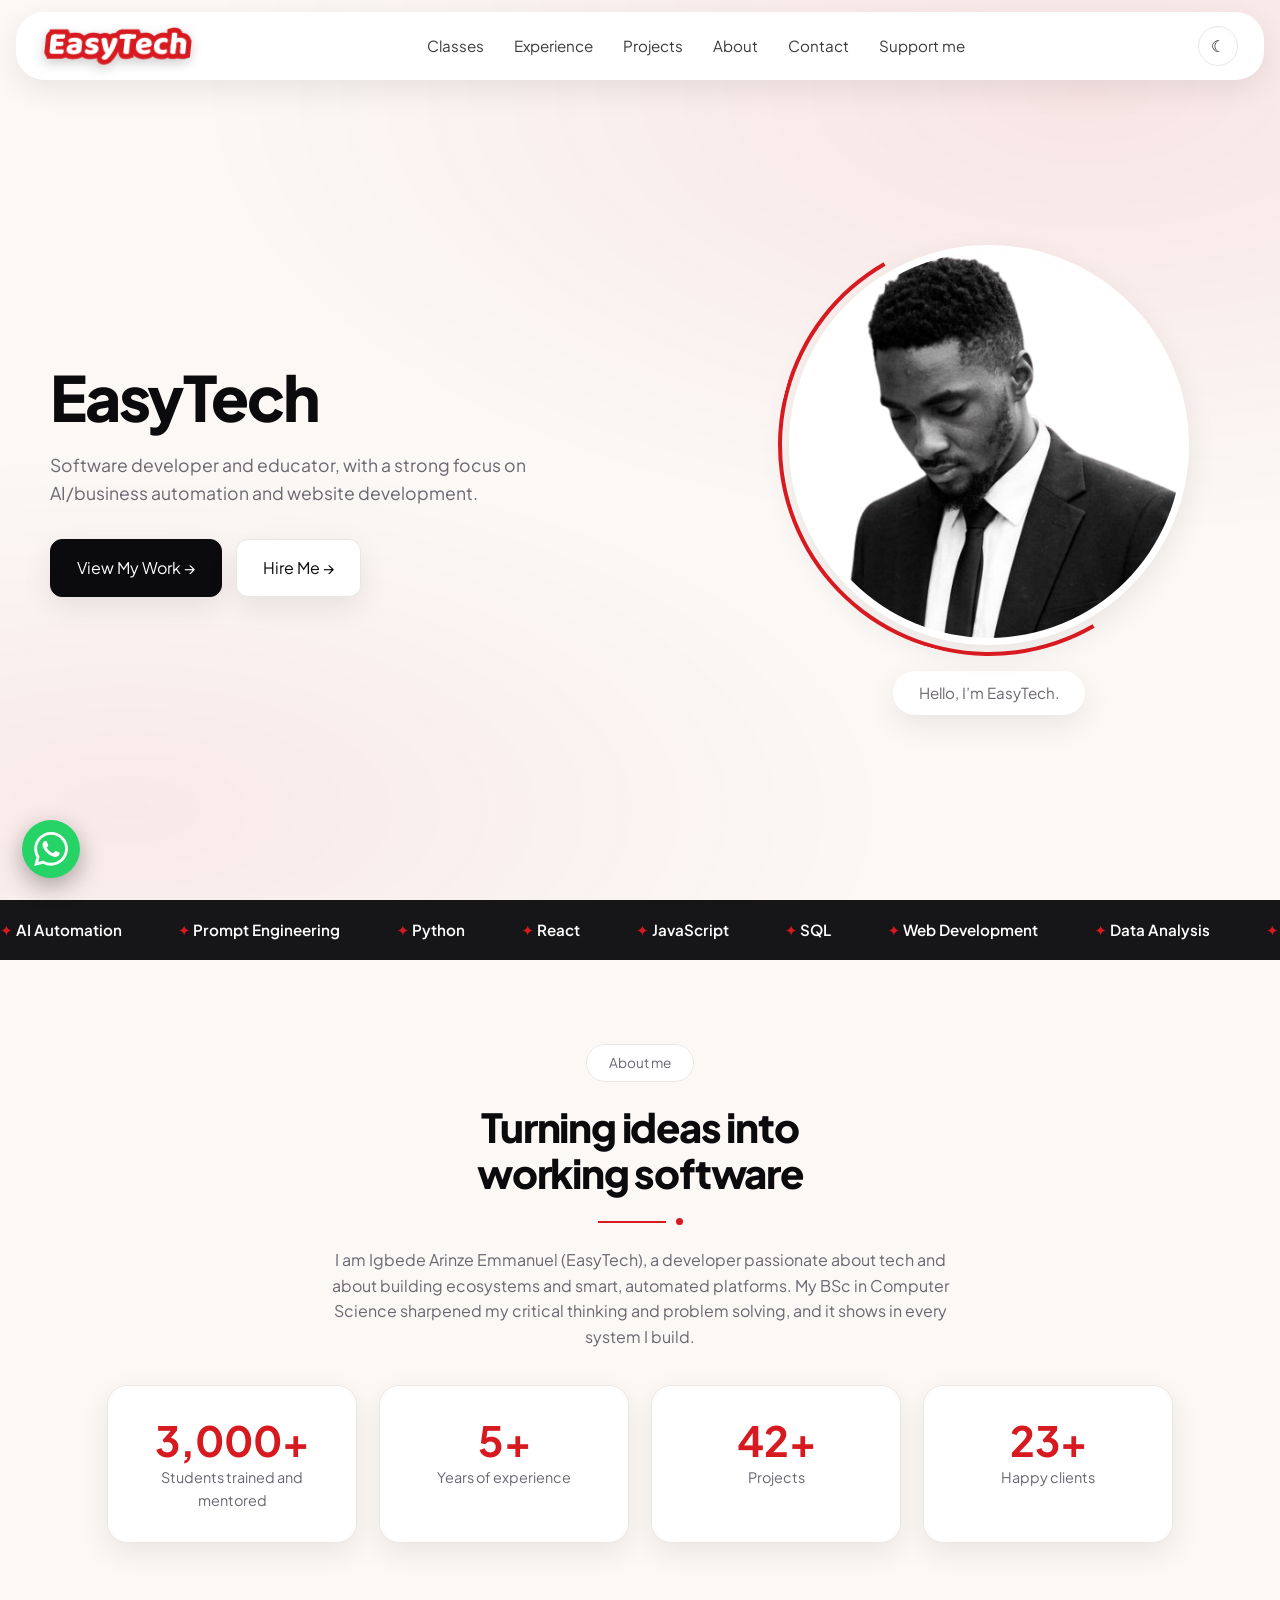
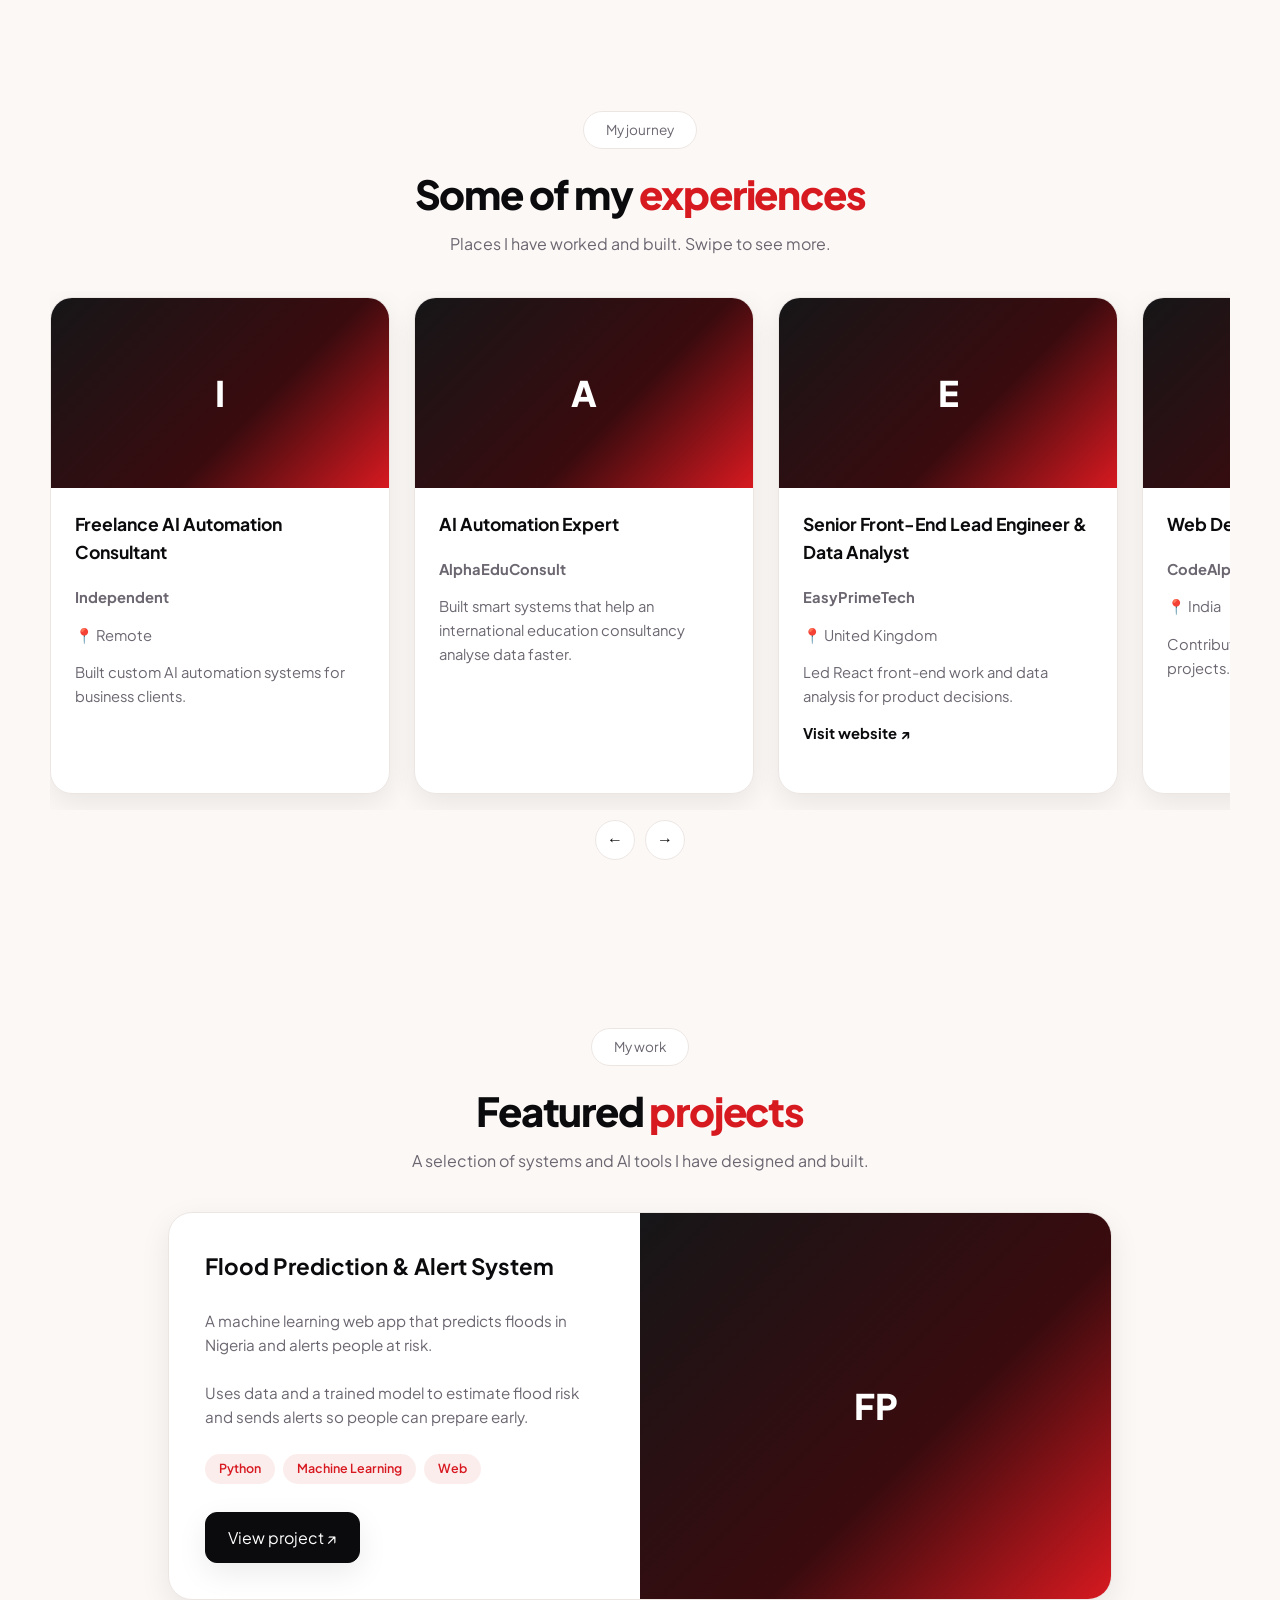
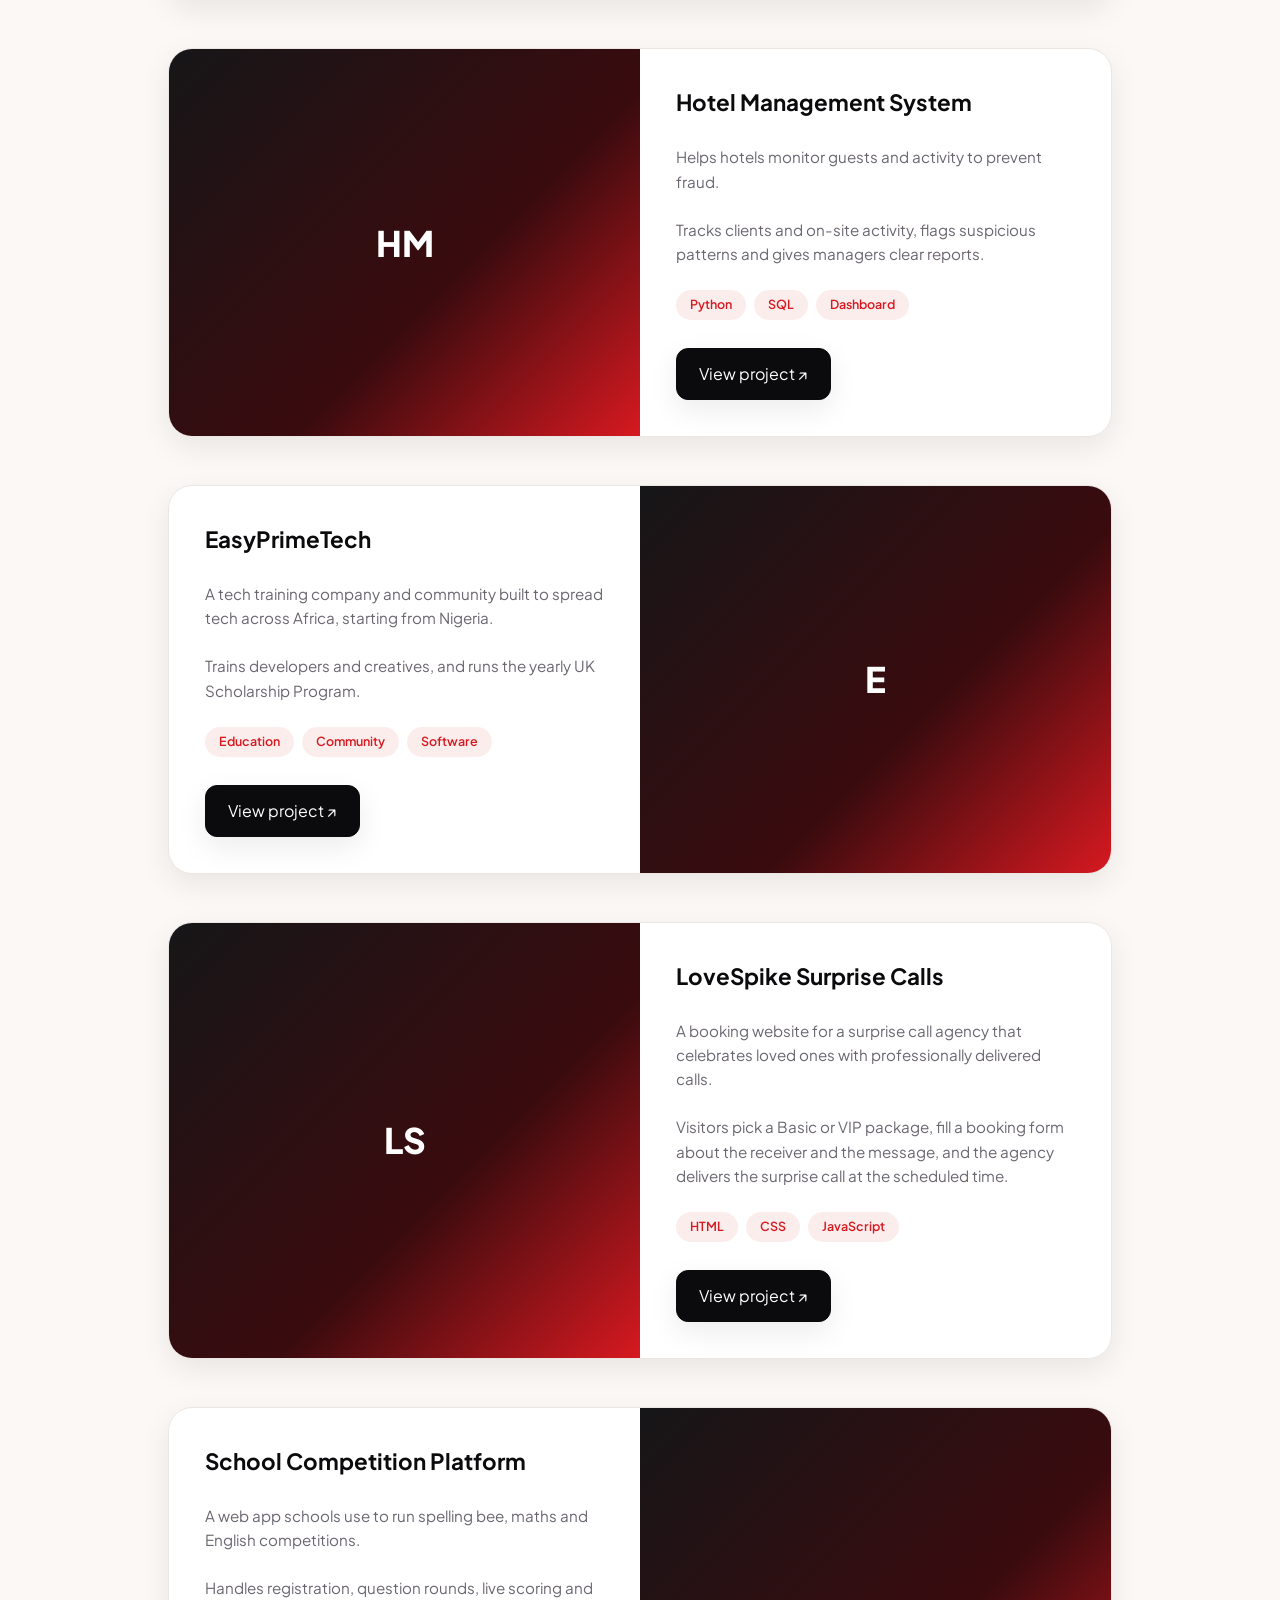
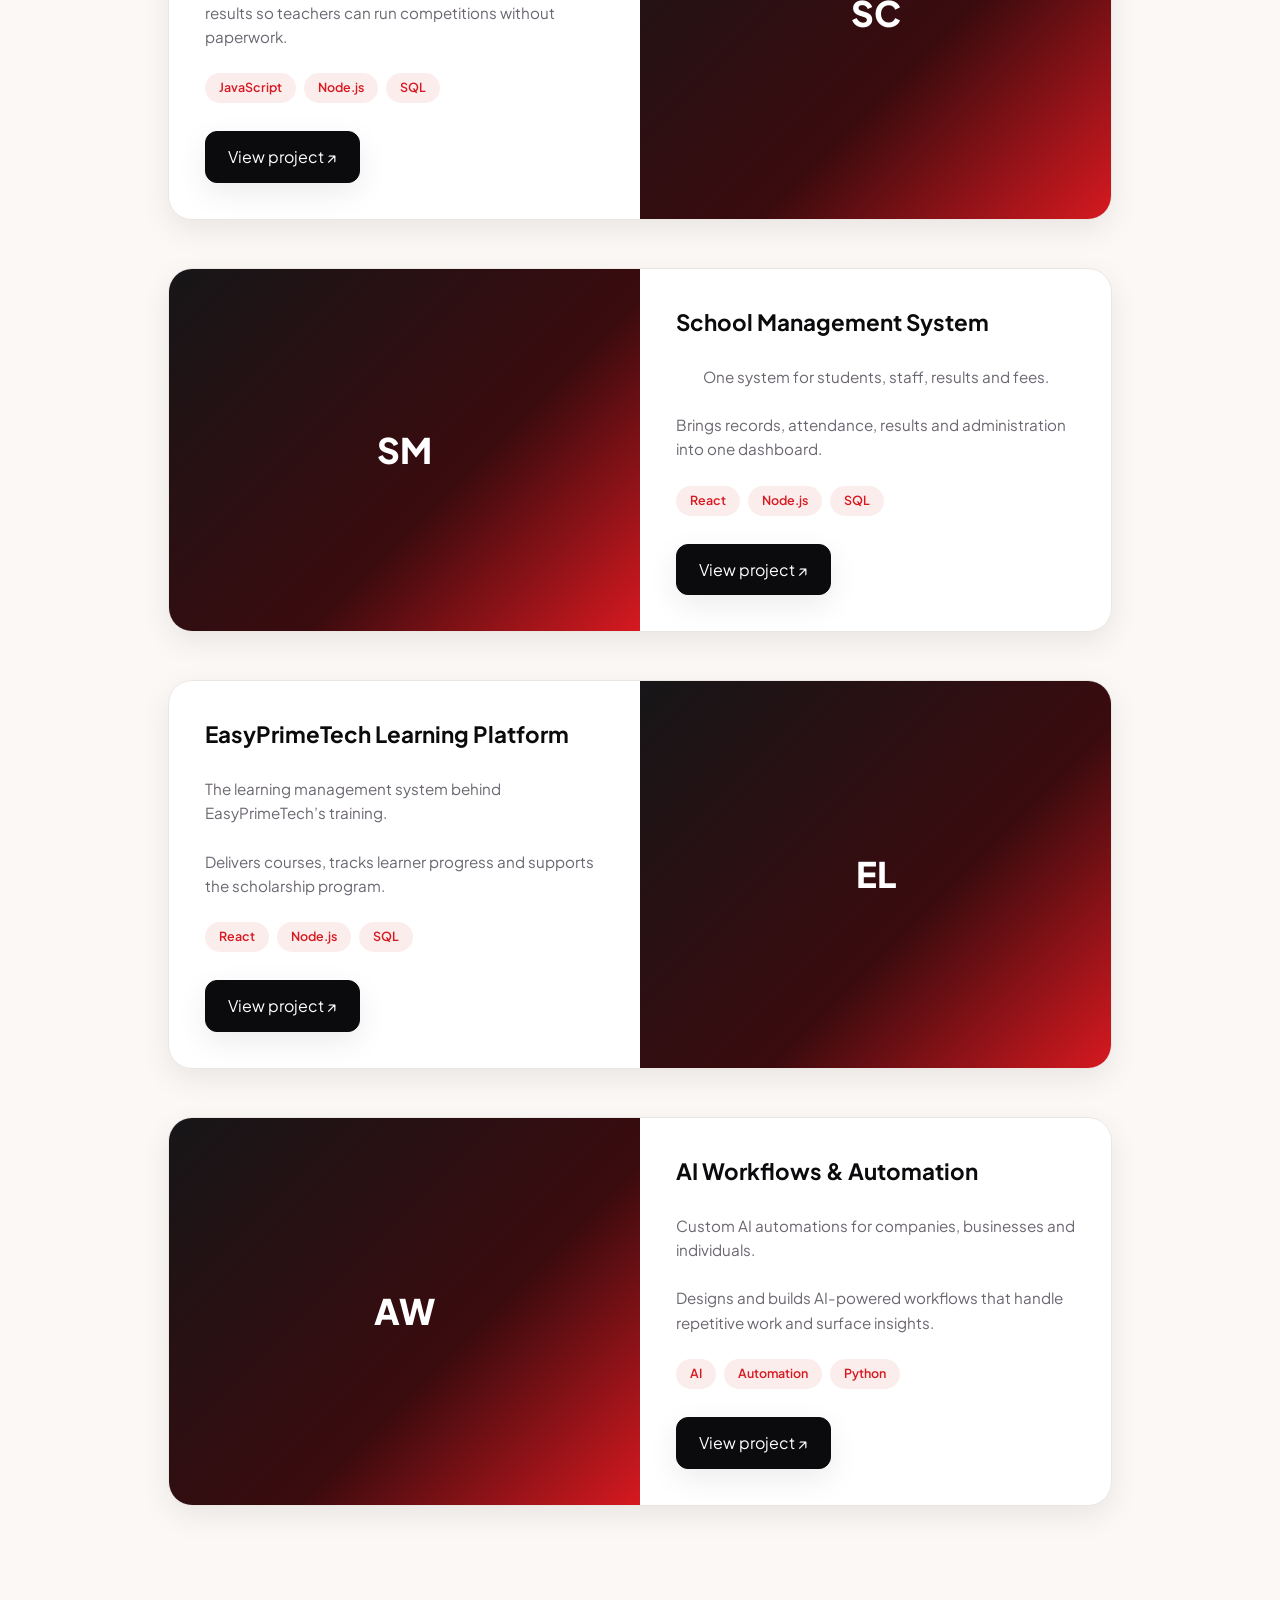
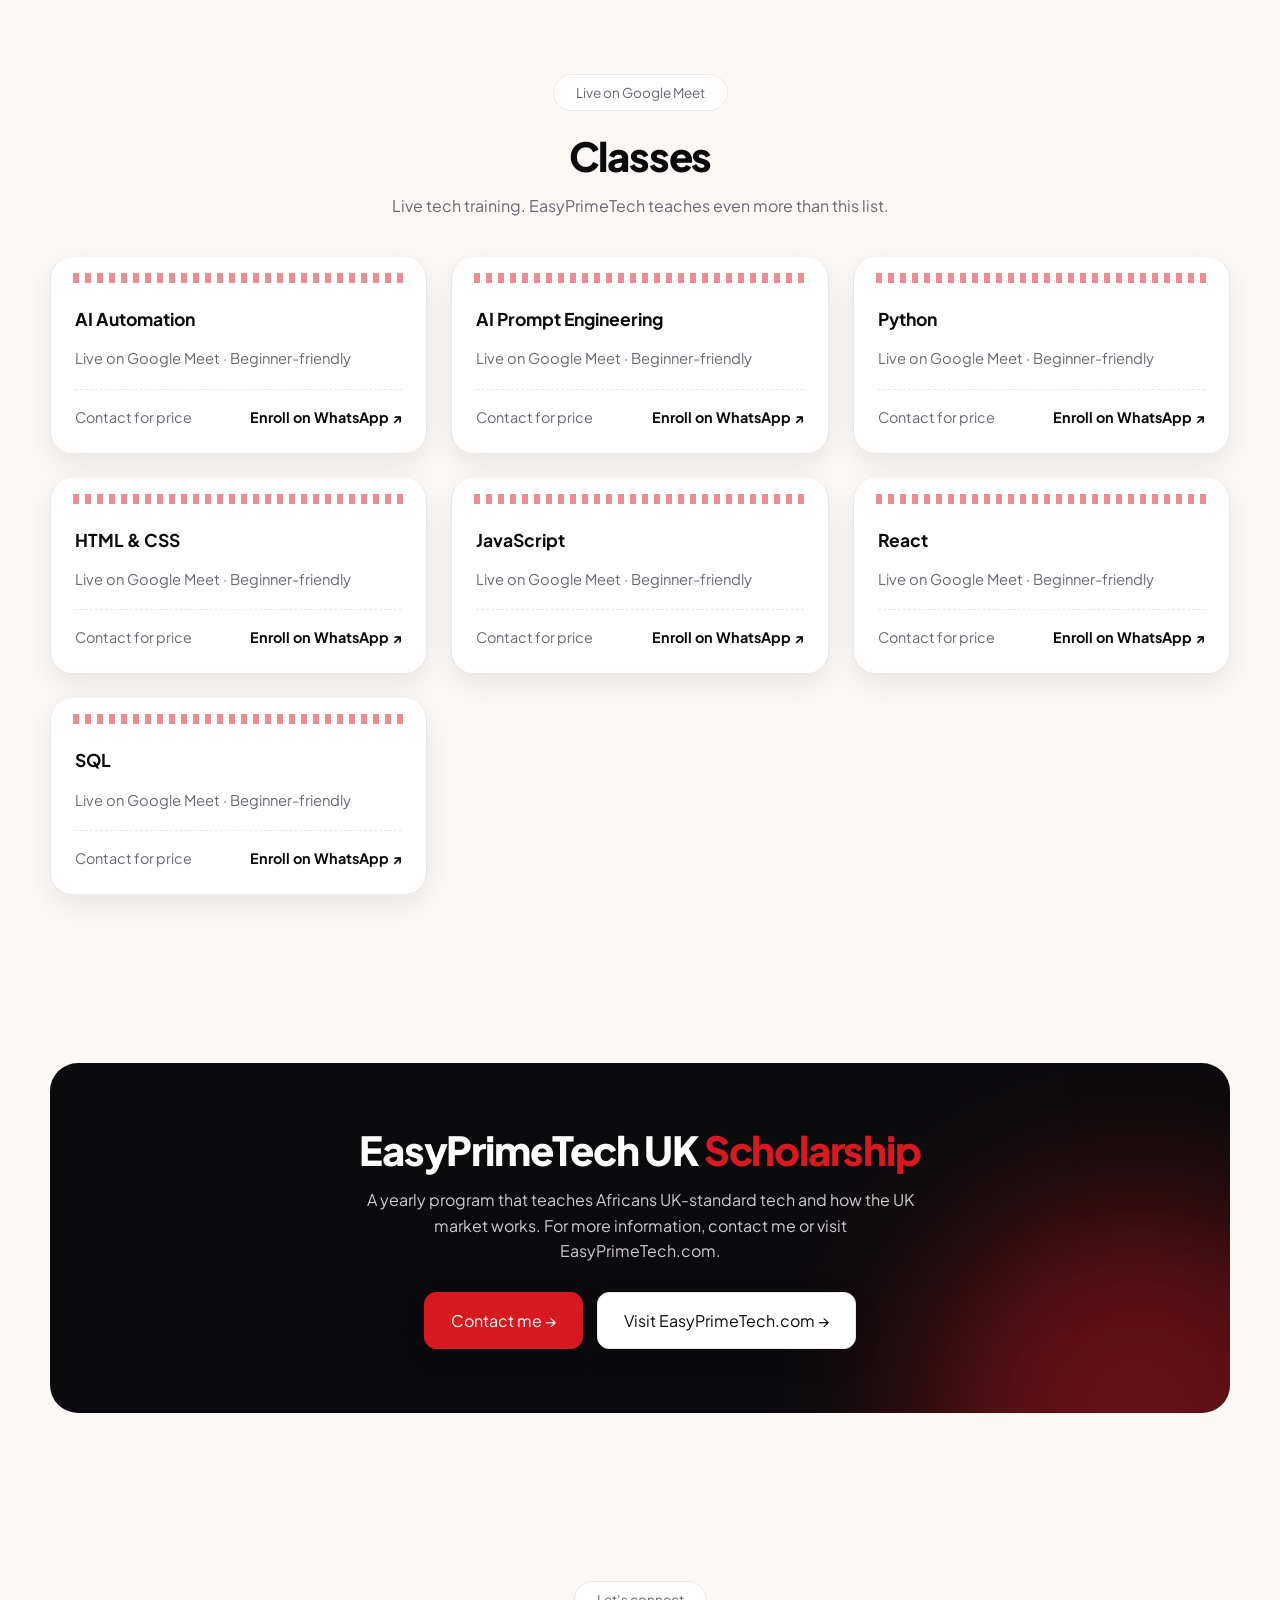
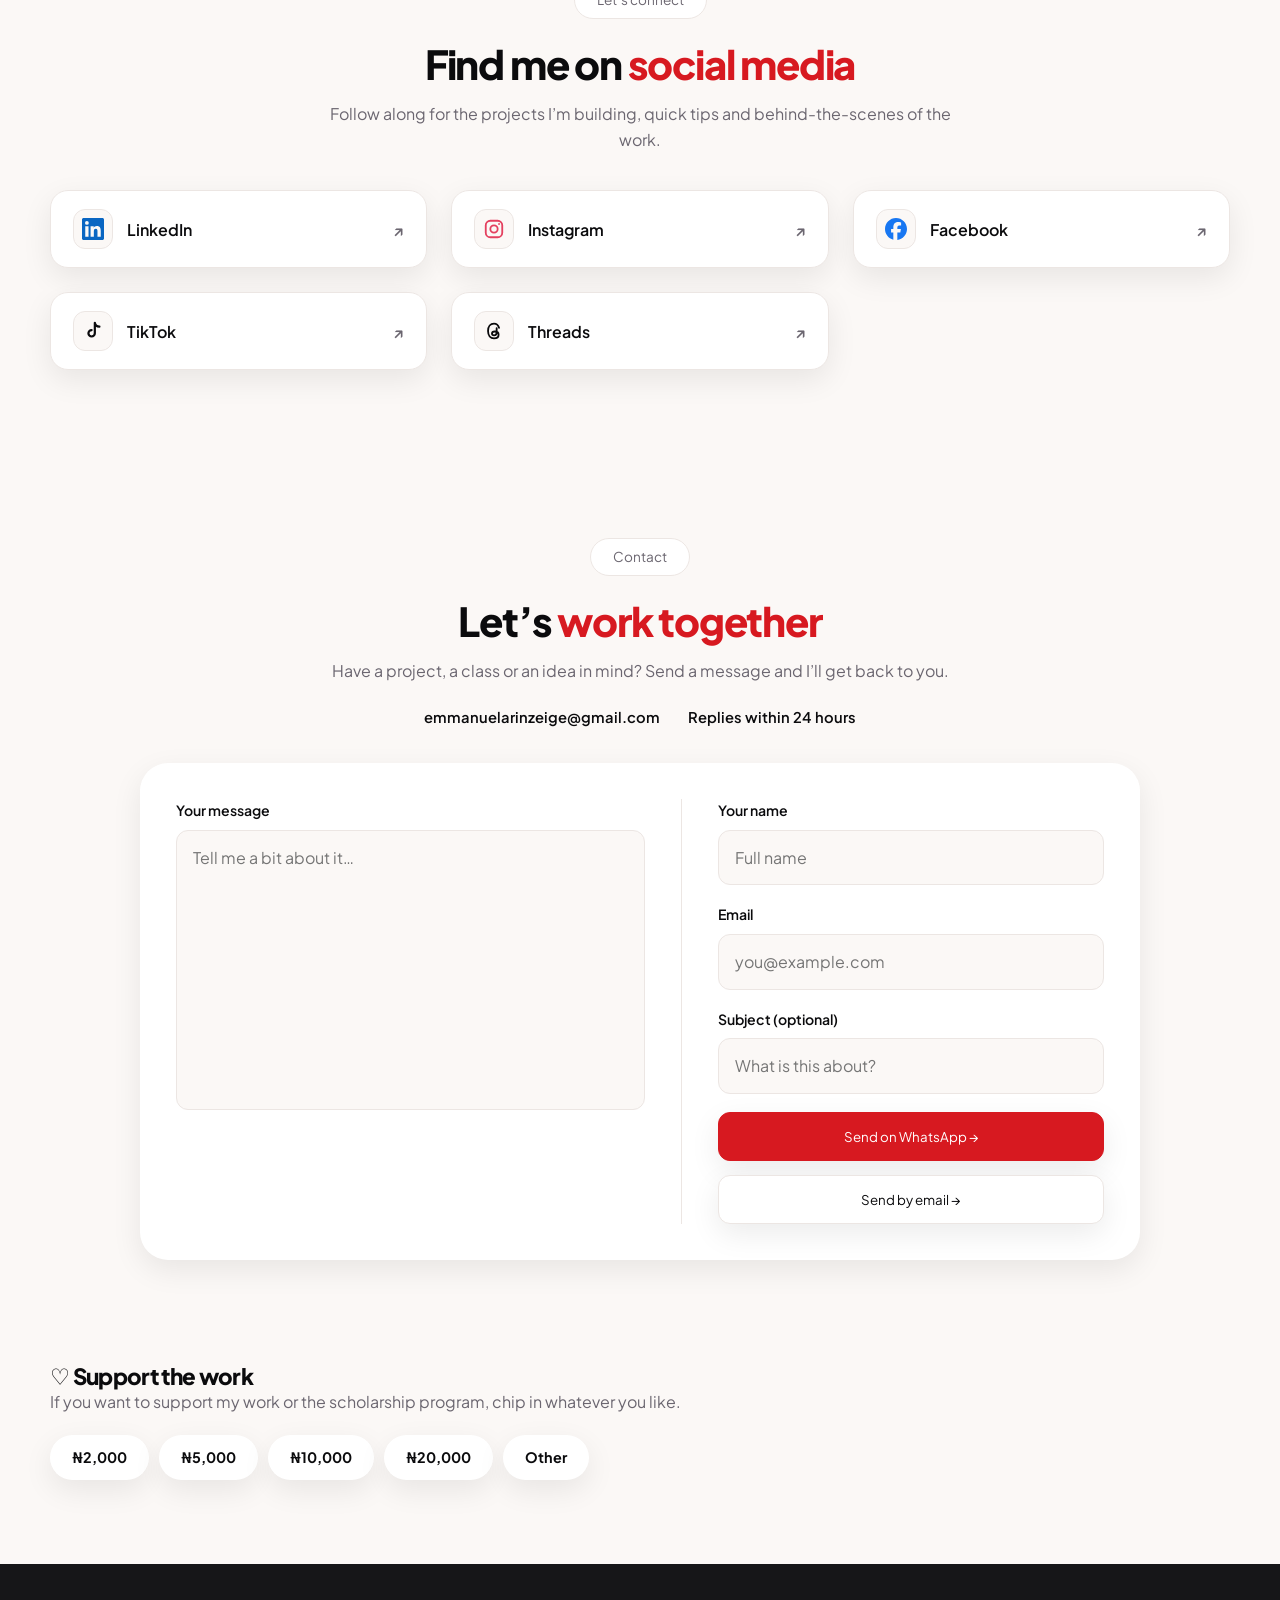
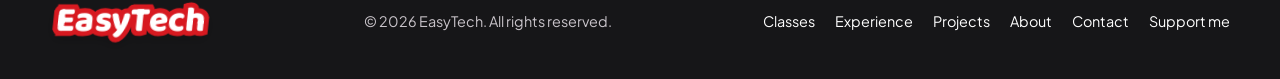
==== index.html @ 91c9e026 "Add files via upload" ====
<!DOCTYPE html>
<html lang="en" data-theme="light">

<head>
    <meta charset="utf-8">
    <meta name="viewport" content="width=device-width,initial-scale=1">
    <title>EasyTech | AI Automation &amp; Web Development</title>
    <meta name="description"
        content="EasyTech: software developer and educator with a strong focus on AI/business automation and website development.">
    <link
        href="https://fonts.googleapis.com/css2?family=Plus+Jakarta+Sans:wght@400;600;700;800&family=Baloo+2:wght@800&display=swap"
        rel="stylesheet">
    <link rel="stylesheet" href="styles.css">
</head>

<body>
    <header class="hero">
        <div class="w">
            <div class="hl">
                <h1>EasyTech</h1>
                <p class="mu">Software developer and educator, with a strong focus on AI/business automation and website
                    development.</p>
                <div class="row"><a class="btn p" href="#projects">View My Work →</a><a class="btn" href="#contact">Hire
                        Me →</a></div>
            </div>
            <div class="hr">
                <div class="ph">
                    <div>ET<img src="easy.png" alt="EasyTech" onerror="this.remove()"></div>
                </div><span class="hi">Hello, I’m EasyTech.</span>
            </div>
        </div>
    </header>
    <div class="tick">
        <div id="px"></div>
    </div>
    <section id="about">
        <div class="w ctr rv"><span class="pill">About me</span>
            <h2>Turning ideas into<br>working software</h2>
            <div class="dv"></div>
            <p class="mu">I am Igbede Arinze Emmanuel (EasyTech), a developer passionate about tech and about building
                ecosystems and smart, automated platforms. My BSc in Computer Science sharpened my critical thinking and
                problem solving, and it shows in every system I build.</p>
            <div class="sts">
                <div><b data-n="3000">0</b>Students trained and mentored</div>
                <div><b data-n="5">0</b>Years of experience</div>
                <div><b data-n="42">0</b>Projects</div>
                <div><b data-n="23">0</b>Happy clients</div>
            </div>
        </div>
    </section>
    <section id="experience">
        <div class="w ctr"><span class="pill">My journey</span>
            <h2>Some of my <em>experiences</em></h2>
            <p class="mu" style="margin-bottom:34px">Places I have worked and built. Swipe to see more.</p>
            <div class="sl" id="exps" style="text-align:left"></div>
            <div class="arr"><button class="ib" id="prev" aria-label="Previous">←</button><button class="ib" id="next"
                    aria-label="Next">→</button></div>
        </div>
    </section>
    <section id="projects">
        <div class="w ctr"><span class="pill">My work</span>
            <h2>Featured <em>projects</em></h2>
            <p class="mu" style="margin-bottom:38px">A selection of systems and AI tools I have designed and built.</p>
            <div class="plist" id="plist" style="text-align:left"></div>
        </div>
    </section>
    <section id="classes">
        <div class="w ctr"><span class="pill">Live on Google Meet</span>
            <h2>Classes</h2>
            <p class="mu" style="margin-bottom:38px">Live tech training. EasyPrimeTech teaches even more than this list.
            </p>
            <div class="grid g3" id="cls" style="text-align:left"></div>
        </div>
    </section>
    <section id="scholarship">
        <div class="w">
            <div class="sch rv">
                <h2>EasyPrimeTech UK <em>Scholarship</em></h2>
                <p>A yearly program that teaches Africans UK-standard tech and how the UK market works. For more
                    information, contact me or visit EasyPrimeTech.com.</p>
                <div class="row"><a class="btn r" target="_blank" rel="noopener"
                        href="https://wa.me/2348141267743?text=Hello%20EasyTech%2C%20I%20want%20to%20know%20more%20about%20the%20UK%20Scholarship.">Contact
                        me →</a><a class="btn" target="_blank" rel="noopener" href="https://easyprimetech.com">Visit
                        EasyPrimeTech.com →</a></div>
            </div>
        </div>
    </section>
    <section>
        <div class="w ctr"><span class="pill">Let’s connect</span>
            <h2>Find me on <em>social media</em></h2>
            <p class="mu" style="margin-bottom:38px">Follow along for the projects I’m building, quick tips and
                behind-the-scenes of the work.</p>
            <div class="grid soc" id="soc" style="text-align:left"></div>
        </div>
    </section>
    <section id="contact">
        <div class="w ctr"><span class="pill">Contact</span>
            <h2>Let’s <em>work together</em></h2>
            <p class="mu">Have a project, a class or an idea in mind? Send a message and I’ll get back to you.</p>
            <div class="ci"><span>emmanuelarinzeige@gmail.com</span><span>Replies within 24 hours</span></div>
            <form class="cm">
                <div><label for="fm">Your message</label><textarea id="fm" maxlength="5000"
                        placeholder="Tell me a bit about it…"></textarea></div>
                <div><label for="fn">Your name</label><input id="fn" placeholder="Full name"><label
                        for="fe">Email</label><input id="fe" type="email" placeholder="you@example.com"><label
                        for="fs">Subject (optional)</label><input id="fs" placeholder="What is this about?">
                    <div class="row"><button class="btn r" id="sendwa" style="width:100%;justify-content:center">Send on
                            WhatsApp →</button><button class="btn" id="sendml"
                            style="width:100%;justify-content:center">Send by email →</button></div>
                </div>
            </form>
        </div>
    </section>
    <section id="support" style="padding-top:20px">
        <div class="w sup">
            <div>
                <h2 style="font-size:1.4rem">♡ Support the work</h2>
                <p class="mu">If you want to support my work or the scholarship program, chip in whatever you like.</p>
            </div>
            <div class="chips" id="sup"></div>
        </div>
    </section>
    <script src="script.js"></script>
</body>

</html>
---- styles.css ----
:root {
    --bg: #fbf8f6;
    --sf: #fff;
    --tx: #0b0b0d;
    --mu: #6b6670;
    --ac: #d71920;
    --ln: #ece6e3;
    --bk: #0b0b0d;
    --sh: 0 10px 30px #0b0b0d14;
    color-scheme: light
}

[data-theme=dark] {
    --bg: #0b0b0d;
    --sf: #161618;
    --tx: #fff;
    --mu: #a9a4ab;
    --ac: #ff3b3f;
    --ln: #2a2a2d;
    --bk: #000;
    --sh: 0 10px 30px #0008;
    color-scheme: dark
}

* {
    box-sizing: border-box;
    margin: 0
}

html {
    scroll-behavior: smooth;
    scroll-padding-top: 100px
}

body {
    font-family: 'Plus Jakarta Sans', system-ui, sans-serif;
    background: var(--bg);
    color: var(--tx);
    line-height: 1.6;
    overflow-x: hidden;
    transition: background .3s
}

body:before {
    content: "";
    position: fixed;
    inset: 0;
    z-index: -1;
    background: radial-gradient(70% 50% at 85% 10%, #d7192015, transparent), radial-gradient(60% 40% at 10% 90%, #d7192010, transparent)
}

a {
    color: inherit;
    text-decoration: none
}

img {
    max-width: 100%
}

.w {
    width: min(1180px, calc(100% - 48px));
    margin-inline: auto
}

section {
    padding: 84px 0
}

h1 {
    font-size: clamp(2.2rem, 5.4vw, 3.9rem);
    line-height: 1.08;
    letter-spacing: -.035em;
    font-weight: 800
}

h2 {
    font-size: clamp(1.7rem, 3.6vw, 2.5rem);
    letter-spacing: -.03em;
    font-weight: 800;
    line-height: 1.15
}

h2 em,
h1 em {
    font-style: normal;
    color: var(--ac)
}

.mu {
    color: var(--mu)
}

.ctr {
    text-align: center
}

.ctr p {
    max-width: 640px;
    margin: 14px auto 0
}

.pill {
    display: inline-block;
    padding: 7px 22px;
    border-radius: 99px;
    border: 1px solid var(--ln);
    background: var(--sf);
    font-size: .85rem;
    color: var(--mu);
    margin-bottom: 22px
}

.dv {
    display: flex;
    align-items: center;
    justify-content: center;
    gap: 10px;
    margin: 22px 0
}

.dv:before {
    content: "";
    width: 68px;
    height: 2px;
    background: var(--ac)
}

.dv:after {
    content: "";
    width: 7px;
    height: 7px;
    border-radius: 50%;
    background: var(--ac)
}

.btn {
    display: inline-flex;
    gap: 10px;
    align-items: center;
    padding: 15px 26px;
    border-radius: 12px;
    border: 1px solid var(--ln);
    background: var(--sf);
    font: 700 .92rem inherit;
    font-family: inherit;
    color: var(--tx);
    cursor: pointer;
    box-shadow: var(--sh);
    transition: .2s
}

.btn.p {
    background: var(--bk);
    border-color: var(--bk);
    color: #fff
}

.btn.r {
    background: var(--ac);
    border-color: var(--ac);
    color: #fff
}

.btn:hover {
    transform: translateY(-2px)
}

:focus-visible {
    outline: 2px solid var(--ac);
    outline-offset: 3px
}

nav {
    position: fixed;
    top: 12px;
    left: 0;
    right: 0;
    margin: auto;
    width: min(1600px, calc(100% - 32px));
    z-index: 50;
    display: flex;
    align-items: center;
    justify-content: space-between;
    padding: 14px 26px;
    border-radius: 28px;
    background: var(--sf);
    box-shadow: var(--sh)
}

.brand {
    display: flex;
    align-items: center;
    gap: 10px;
    font-weight: 700;
    font-size: 1.1rem
}

.lg {
    width: 62px;
    height: 44px;
    color: var(--tx)
}

.lg .a {
    fill: var(--ac);
    stroke: var(--ac)
}

.links {
    display: flex;
    gap: 30px;
    font-size: .95rem;
    color: var(--tx)
}

.links a {
    opacity: .8
}

.links a:hover {
    opacity: 1;
    color: var(--ac)
}

.ctl {
    display: flex;
    gap: 8px;
    align-items: center
}

.ib {
    width: 40px;
    height: 40px;
    border-radius: 50%;
    border: 1px solid var(--ln);
    background: var(--sf);
    color: var(--tx);
    cursor: pointer;
    font-size: 1rem
}

#menu {
    display: none
}

.hero {
    min-height: 100vh;
    display: flex;
    align-items: center;
    padding: 120px 0 60px
}

.hero .w {
    display: grid;
    grid-template-columns: 1.15fr .85fr;
    gap: 48px;
    align-items: center
}

.hero p {
    margin: 20px 0 32px;
    max-width: 540px;
    font-size: 1.1rem
}

.row {
    display: flex;
    gap: 14px;
    flex-wrap: wrap
}

.hl {
    animation: up .9s both
}

@keyframes up {
    from {
        opacity: 0;
        transform: translateY(30px)
    }
}

.ph {
    position: relative;
    width: min(400px, 84%);
    aspect-ratio: 1;
    margin: auto;
    border-radius: 50%;
    border: 7px solid var(--sf);
    box-shadow: var(--sh);
    animation: up 1s .2s both
}

.ph:after {
    content: "";
    position: absolute;
    inset: -18px;
    border-radius: 50%;
    border: 4px solid transparent;
    border-left-color: var(--ac);
    border-bottom-color: var(--ac);
    transform: rotate(15deg);
    animation: rot 6s ease-in-out infinite alternate
}

@keyframes rot {
    to {
        transform: rotate(40deg)
    }
}

.ph>div {
    width: 100%;
    height: 100%;
    border-radius: 50%;
    background: var(--sf);
    display: grid;
    place-items: center;
    font-size: 5rem;
    font-weight: 800;
    color: var(--ac);
    overflow: hidden;
    position: relative
}

.ph img {
    position: absolute;
    inset: 0;
    width: 100%;
    height: 100%;
    object-fit: cover
}

.hi {
    display: block;
    width: max-content;
    margin: 26px auto 0;
    padding: 10px 26px;
    border-radius: 99px;
    background: var(--sf);
    box-shadow: var(--sh);
    font-size: .95rem;
    color: var(--mu)
}

.tick {
    background: #161618;
    color: #fff;
    overflow: hidden;
    padding: 18px 0;
    font-size: .95rem;
    font-weight: 600
}

.tick div {
    display: flex;
    gap: 56px;
    width: max-content;
    animation: mq 32s linear infinite
}

.tick span:before {
    content: "✦ ";
    color: var(--ac)
}

@keyframes mq {
    to {
        transform: translateX(-50%)
    }
}

.sts {
    display: flex;
    gap: 22px;
    justify-content: center;
    margin-top: 36px;
    flex-wrap: wrap
}

.sts div {
    width: min(250px, 100%);
    padding: 30px 20px;
    border-radius: 20px;
    background: var(--sf);
    border: 1px solid var(--ln);
    box-shadow: var(--sh);
    color: var(--mu);
    font-size: .9rem
}

.sts b {
    display: block;
    font-size: 2.6rem;
    color: var(--ac);
    line-height: 1.2
}

.grid {
    display: grid;
    grid-template-columns: repeat(auto-fit, minmax(300px, 1fr));
    gap: 24px
}

.g3 {
    grid-template-columns: repeat(3, 1fr)
}

.card {
    display: block;
    background: var(--sf);
    border: 1px solid var(--ln);
    border-radius: 22px;
    overflow: hidden;
    box-shadow: var(--sh);
    transition: .25s
}

.card:hover {
    transform: translateY(-5px);
    border-color: var(--ac)
}

.cb {
    padding: 22px 24px 24px
}

.card h3 {
    font-size: 1.1rem;
    margin-bottom: 6px
}

.card p {
    font-size: .92rem;
    color: var(--mu)
}

.card b {
    display: inline-block;
    margin-top: 6px;
    font-size: .92rem
}

.med {
    height: 190px;
    display: grid;
    place-items: center;
    background: linear-gradient(135deg, #161618, #3a0b0e 60%, #d71920);
    font-size: 2.2rem;
    font-weight: 800;
    color: #fff;
    position: relative;
    overflow: hidden
}

.med img {
    position: absolute;
    inset: 0;
    width: 100%;
    height: 100%;
    object-fit: cover
}

.tg {
    display: flex;
    flex-wrap: wrap;
    gap: 8px;
    margin: 14px 0 10px
}

.tg span {
    font-size: .78rem;
    padding: 5px 14px;
    border-radius: 99px;
    background: #d7192014;
    color: var(--ac);
    font-weight: 600
}

.sl {
    display: flex;
    gap: 24px;
    overflow-x: auto;
    scroll-snap-type: x mandatory;
    padding: 6px 4px 16px;
    scrollbar-width: none
}

.sl .card {
    flex: 0 0 min(340px, 84%);
    scroll-snap-align: start
}

.arr {
    display: flex;
    gap: 10px;
    justify-content: center;
    margin-top: 10px
}

.cl {
    border-top: 0;
    position: relative
}

.cl:before {
    content: "";
    display: block;
    height: 10px;
    margin: 16px 22px 0;
    background: repeating-linear-gradient(90deg, var(--ac) 0 6px, transparent 6px 12px);
    opacity: .5
}

.cf {
    display: flex;
    justify-content: space-between;
    align-items: center;
    margin-top: 18px;
    padding-top: 16px;
    border-top: 1px dashed var(--ln);
    font-size: .9rem
}

.lk {
    font-weight: 700;
    color: var(--tx)
}

.lk:hover {
    color: var(--ac)
}

.sch {
    background: var(--bk);
    color: #fff;
    border-radius: 28px;
    padding: clamp(32px, 5vw, 64px);
    text-align: center;
    position: relative;
    overflow: hidden
}

.sch:before {
    content: "";
    position: absolute;
    inset: auto -10% -60% auto;
    width: 420px;
    height: 420px;
    border-radius: 50%;
    background: var(--ac);
    opacity: .45;
    filter: blur(80px)
}

.sch>* {
    position: relative
}

.sch p {
    max-width: 560px;
    margin: 14px auto 28px;
    color: #cfcad0
}

.sch .row {
    justify-content: center
}

.sch .btn {
    background: #fff;
    color: #0b0b0d
}

.sch .btn.r {
    background: var(--ac);
    color: #fff
}

.soc {
    grid-template-columns: repeat(3, 1fr)
}

.sr {
    display: flex;
    align-items: center;
    gap: 14px;
    padding: 18px 22px;
    font-weight: 600;
    border-radius: 18px
}

.sr i {
    width: 40px;
    height: 40px;
    border-radius: 12px;
    background: #d7192014;
    color: var(--ac);
    display: grid;
    place-items: center;
    font-style: normal;
    font-weight: 800
}

.sr span {
    margin-left: auto;
    color: var(--mu)
}

.cm {
    margin: 34px auto 0;
    max-width: 1000px;
    background: var(--sf);
    border-radius: 28px;
    padding: 36px;
    display: grid;
    grid-template-columns: 1.2fr 1fr;
    gap: 0;
    box-shadow: var(--sh);
    text-align: left
}

.cm>div:first-child {
    padding-right: 36px;
    border-right: 1px solid var(--ln)
}

.cm>div:last-child {
    padding-left: 36px
}

label {
    display: block;
    font-size: .88rem;
    font-weight: 600;
    margin: 0 0 8px
}

input,
textarea {
    width: 100%;
    padding: 14px 16px;
    margin-bottom: 18px;
    border-radius: 12px;
    border: 1px solid var(--ln);
    background: var(--bg);
    color: var(--tx);
    font: inherit
}

textarea {
    height: 280px;
    resize: none
}

.ci {
    display: flex;
    gap: 28px;
    justify-content: center;
    flex-wrap: wrap;
    margin-top: 22px;
    font-size: .92rem;
    font-weight: 600
}

.sup {
    display: flex;
    justify-content: space-between;
    align-items: center;
    gap: 20px;
    flex-wrap: wrap
}

.chips {
    display: flex;
    gap: 10px;
    flex-wrap: wrap
}

.chip {
    padding: 11px 22px;
    border-radius: 99px;
    background: var(--sf);
    box-shadow: var(--sh);
    font-weight: 700;
    font-size: .9rem
}

.chip:hover {
    background: var(--ac);
    color: #fff
}

footer {
    background: #161618;
    color: #c9c4ca;
    padding: 40px 0;
    font-size: .9rem
}

footer .lg {
    color: #fff;
    width: 70px;
    height: 50px
}

.fw {
    display: flex;
    justify-content: space-between;
    align-items: center;
    gap: 20px;
    flex-wrap: wrap
}

.fl2 {
    display: flex;
    gap: 20px;
    flex-wrap: wrap;
    color: #fff
}

.fl {
    position: fixed;
    bottom: 22px;
    z-index: 60;
    width: 58px;
    height: 58px;
    border-radius: 50%;
    display: grid;
    place-items: center;
    color: #fff;
    font-size: 1.6rem;
    box-shadow: 0 8px 24px #0005
}

#wa {
    left: 22px;
    background: #25d366
}

.fl svg {
    width: 34px;
    height: 34px;
    fill: #fff
}

.rv {
    opacity: 0;
    transform: translateY(26px);
    transition: .7s
}

.rv.in {
    opacity: 1;
    transform: none
}

.pg {
    padding: 130px 0 80px;
    max-width: 900px
}

.back {
    display: inline-block;
    margin-bottom: 24px;
    color: var(--mu)
}

.lead {
    font-size: 1.1rem;
    margin: 12px 0
}

.pg .med {
    height: 340px;
    border-radius: 22px;
    margin: 28px 0
}

.dg {
    display: grid;
    grid-template-columns: 1fr 1fr;
    gap: 20px
}

.dg3 {
    display: grid;
    grid-template-columns: repeat(3, 1fr);
    gap: 16px
}

.dg3 .med {
    height: 140px;
    margin: 0;
    border-radius: 16px
}

.sh {
    margin: 44px 0 20px;
    font-size: 1.5rem
}

@media(max-width:900px) {
    .links {
        display: none;
        position: absolute;
        top: 70px;
        left: 0;
        right: 0;
        flex-direction: column;
        gap: 18px;
        padding: 24px;
        border-radius: 22px;
        background: var(--sf);
        box-shadow: var(--sh)
    }

    .links.o {
        display: flex
    }

    #menu {
        display: block
    }

    .hero .w,
    .cm,
    .dg {
        grid-template-columns: 1fr
    }

    .hr {
        order: -1
    }

    .ph {
        width: min(260px, 70%)
    }

    .hero {
        text-align: center
    }

    .hero p {
        margin-inline: auto
    }

    .hero .row {
        justify-content: center
    }

    .soc,
    .g3,
    .dg3 {
        grid-template-columns: 1fr
    }

    .cm>div:first-child {
        padding: 0 0 10px;
        border: 0
    }

    .cm>div:last-child {
        padding: 0
    }

    .cm {
        padding: 24px
    }

    textarea {
        height: 160px
    }

    .fw {
        justify-content: center;
        text-align: center
    }
}

@media(prefers-reduced-motion:reduce) {
    * {
        animation: none !important;
        transition: none !important
    }

    .rv {
        opacity: 1;
        transform: none
    }
}

.plist {
    width: 80%;
    margin: 0 auto;
    display: block
}

.pr {
    display: grid;
    grid-template-columns: 1fr 1fr;
    background: var(--sf);
    border: 1px solid var(--ln);
    border-radius: 24px;
    overflow: hidden;
    box-shadow: var(--sh)
}

.pr .pm {
    order: 2;
    display: block
}

.pr.rev .pm {
    order: 0
}

.pr .med {
    height: 100%;
    min-height: 320px
}

.pt {
    padding: 36px;
    display: flex;
    flex-direction: column;
    justify-content: center;
    align-items: flex-start;
    gap: 10px
}

.pt h3 {
    font-size: 1.4rem
}

.pt p {
    color: var(--mu);
    font-size: .95rem
}

.pt .btn {
    margin-top: 8px;
    padding: 12px 22px
}

@media(max-width:900px) {
    .pr {
        grid-template-columns: 1fr
    }

    .pr .pm,
    .pr.rev .pm {
        order: 0
    }

    .pr .med {
        min-height: 0;
        height: 200px
    }

    .pt {
        padding: 24px
    }
}

.pr {
    margin-bottom: 48px
}

.pr:last-child {
    margin-bottom: 0
}

@media(max-width:900px) {
    .plist {
        width: 100%
    }

    .pr {
        margin-bottom: 32px
    }
}

@media(max-width:900px) {
    .pt p {
        display: none
    }
}

.wm {
    display: inline-flex;
    align-items: center;
    gap: 4px;
    font-weight: 800;
    font-size: 1.55rem;
    letter-spacing: -.045em;
    line-height: 1;
    color: var(--tx)
}

.wm i {
    font-style: normal;
    background: var(--ac);
    color: #fff;
    padding: 6px 10px 7px;
    border-radius: 10px;
    letter-spacing: -.02em;
    box-shadow: 0 6px 16px #d7192040;
    transition: transform .25s
}

.brand:hover .wm i {
    transform: rotate(-4deg) scale(1.05)
}

footer .wm {
    color: #fff;
    font-size: 1.7rem
}

.wm {
    display: inline-block;
    font-family: 'Baloo 2', system-ui, sans-serif;
    font-weight: 800;
    font-size: 2rem;
    line-height: 1;
    letter-spacing: .01em;
    padding: 0 6px;
    color: #fff;
    -webkit-text-stroke: 10px var(--ac);
    paint-order: stroke fill;
    stroke-linejoin: round;
    transform: skewX(-6deg);
    filter: drop-shadow(0 4px 6px #0003);
    transition: transform .25s
}

.brand:hover .wm {
    transform: skewX(-6deg) scale(1.06)
}

footer .wm {
    font-size: 2.2rem;
    color: #fff
}

@media(max-width:900px) {
    .wm {
        font-size: 1.7rem;
        -webkit-text-stroke: 8px var(--ac)
    }
}

.vm {
    display: none
}

@media(max-width:900px) {

    .col:not(.open) .xm,
    #plist:not(.open) .xm,
    #cls:not(.open) .xm {
        display: none
    }

    .vm {
        display: flex;
        margin: 26px auto 0
    }
}

.sr i {
    background: var(--bg);
    border: 1px solid var(--ln)
}

.sr i svg {
    width: 22px;
    height: 22px
}
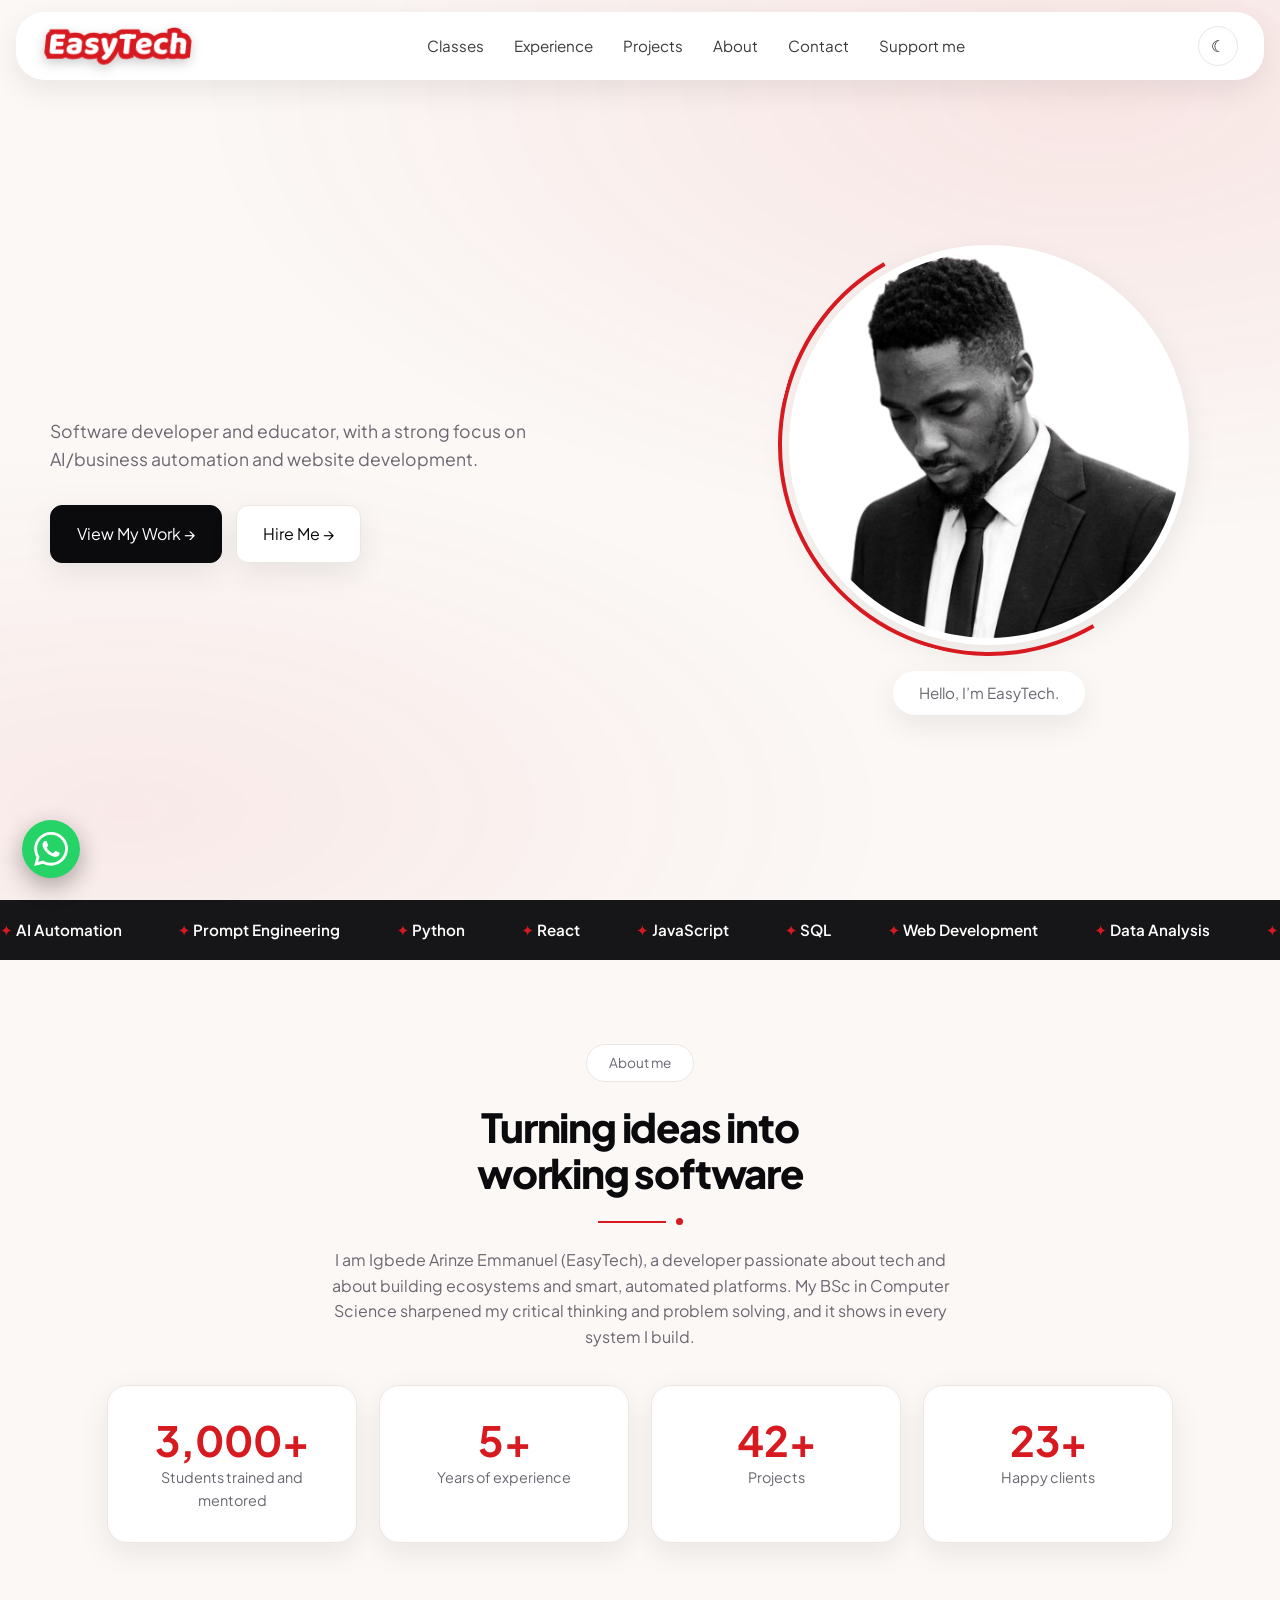
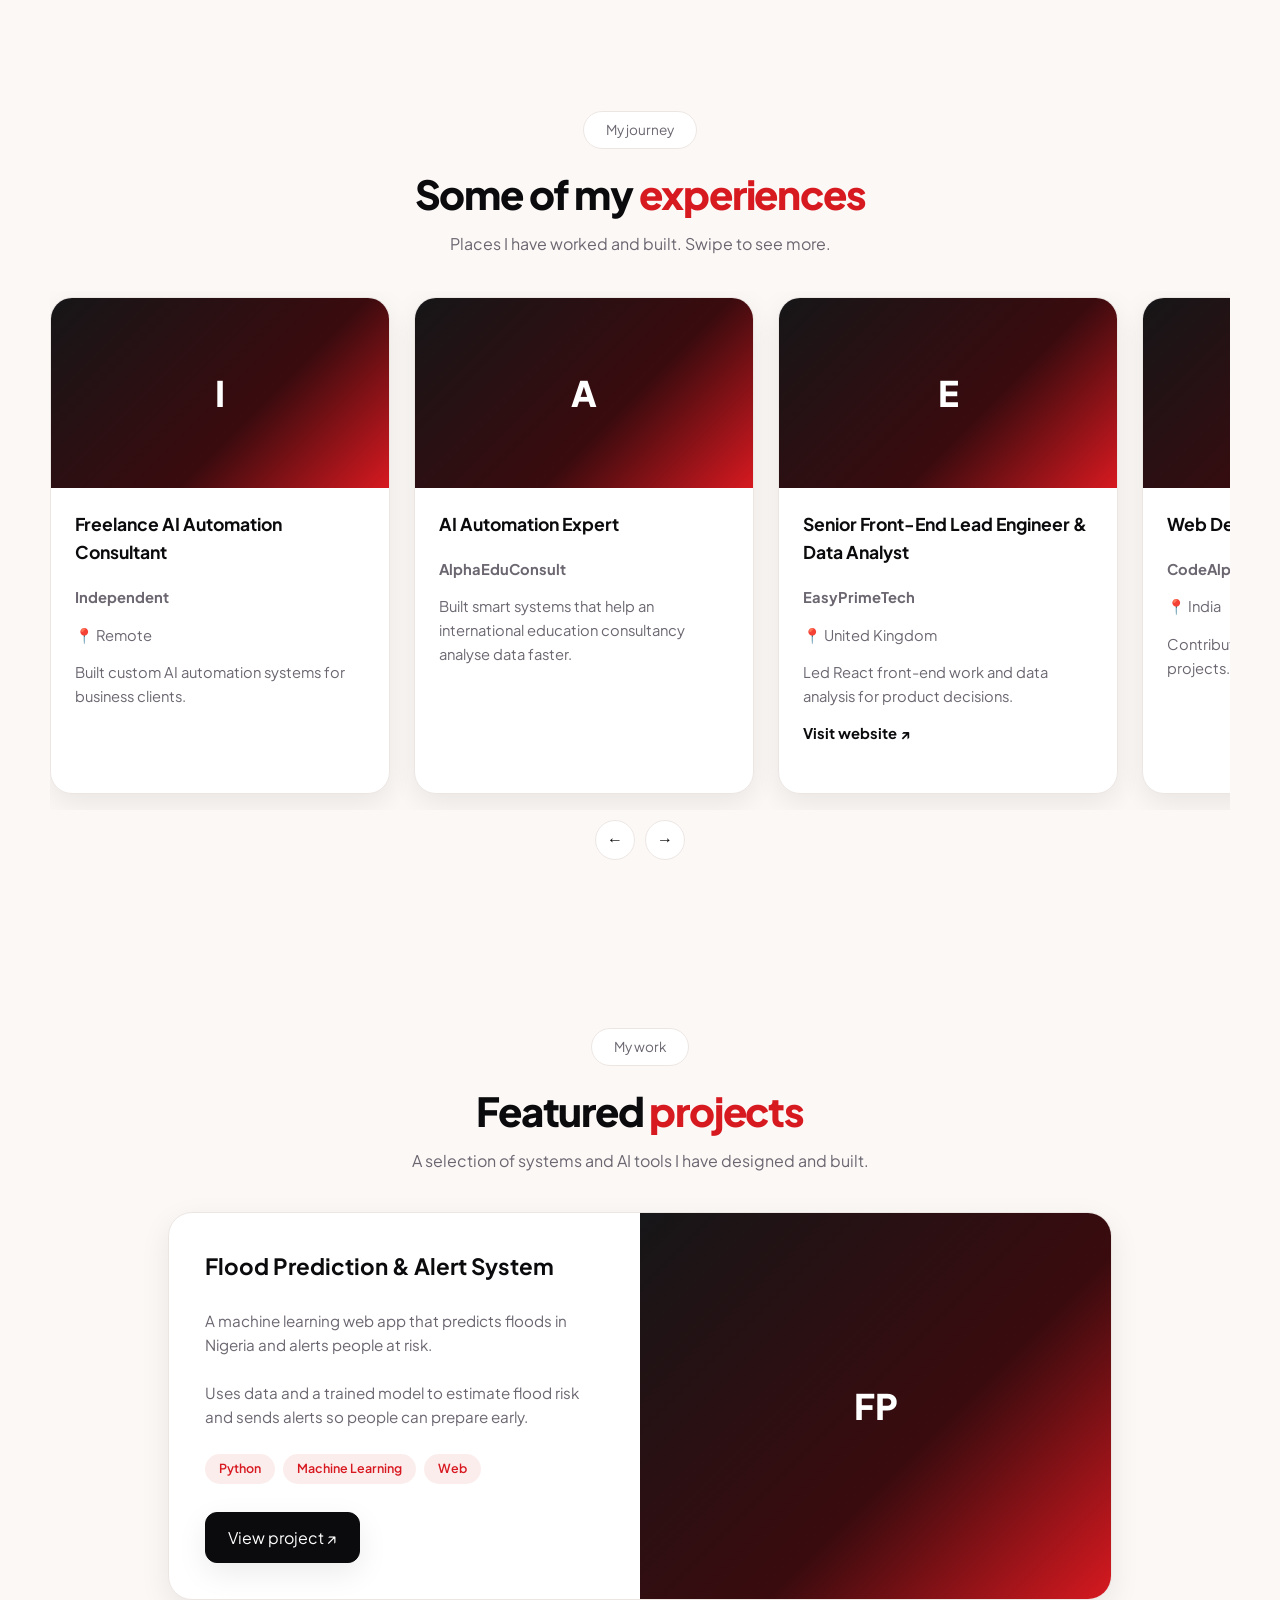
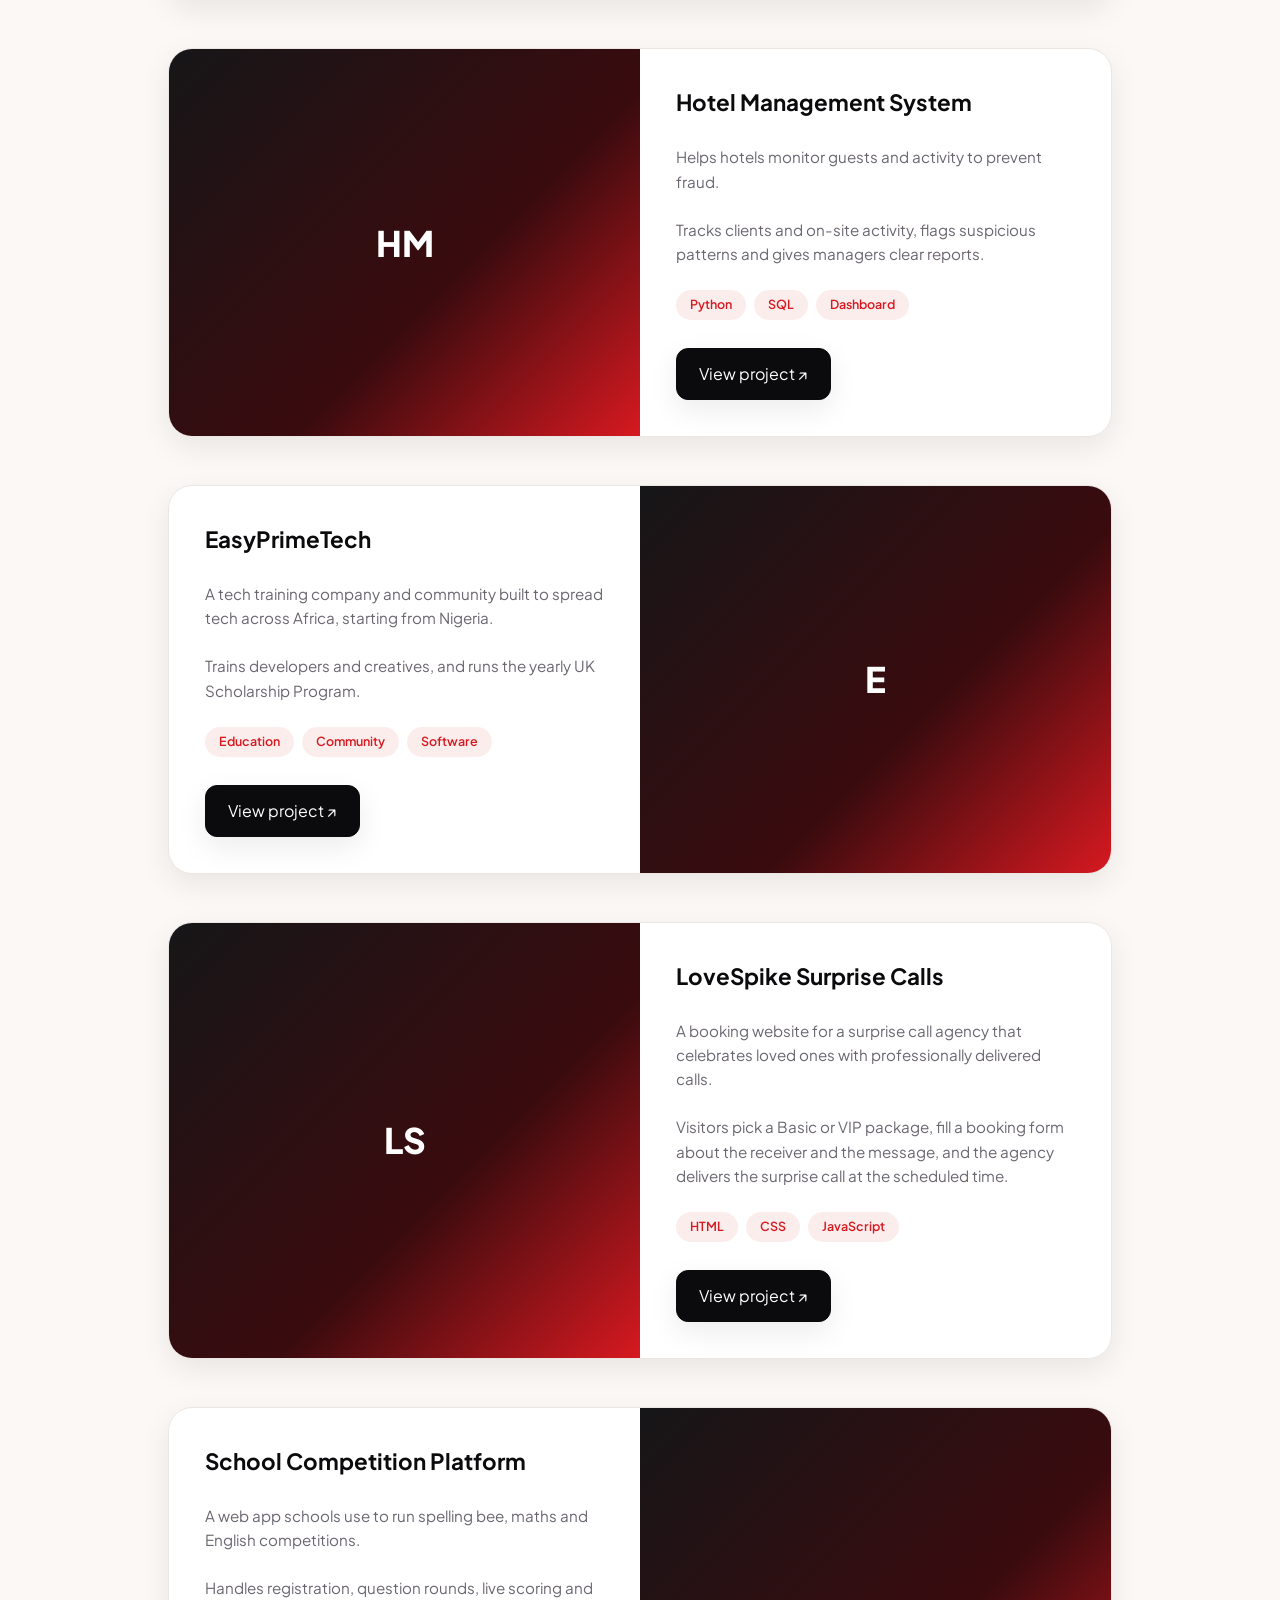
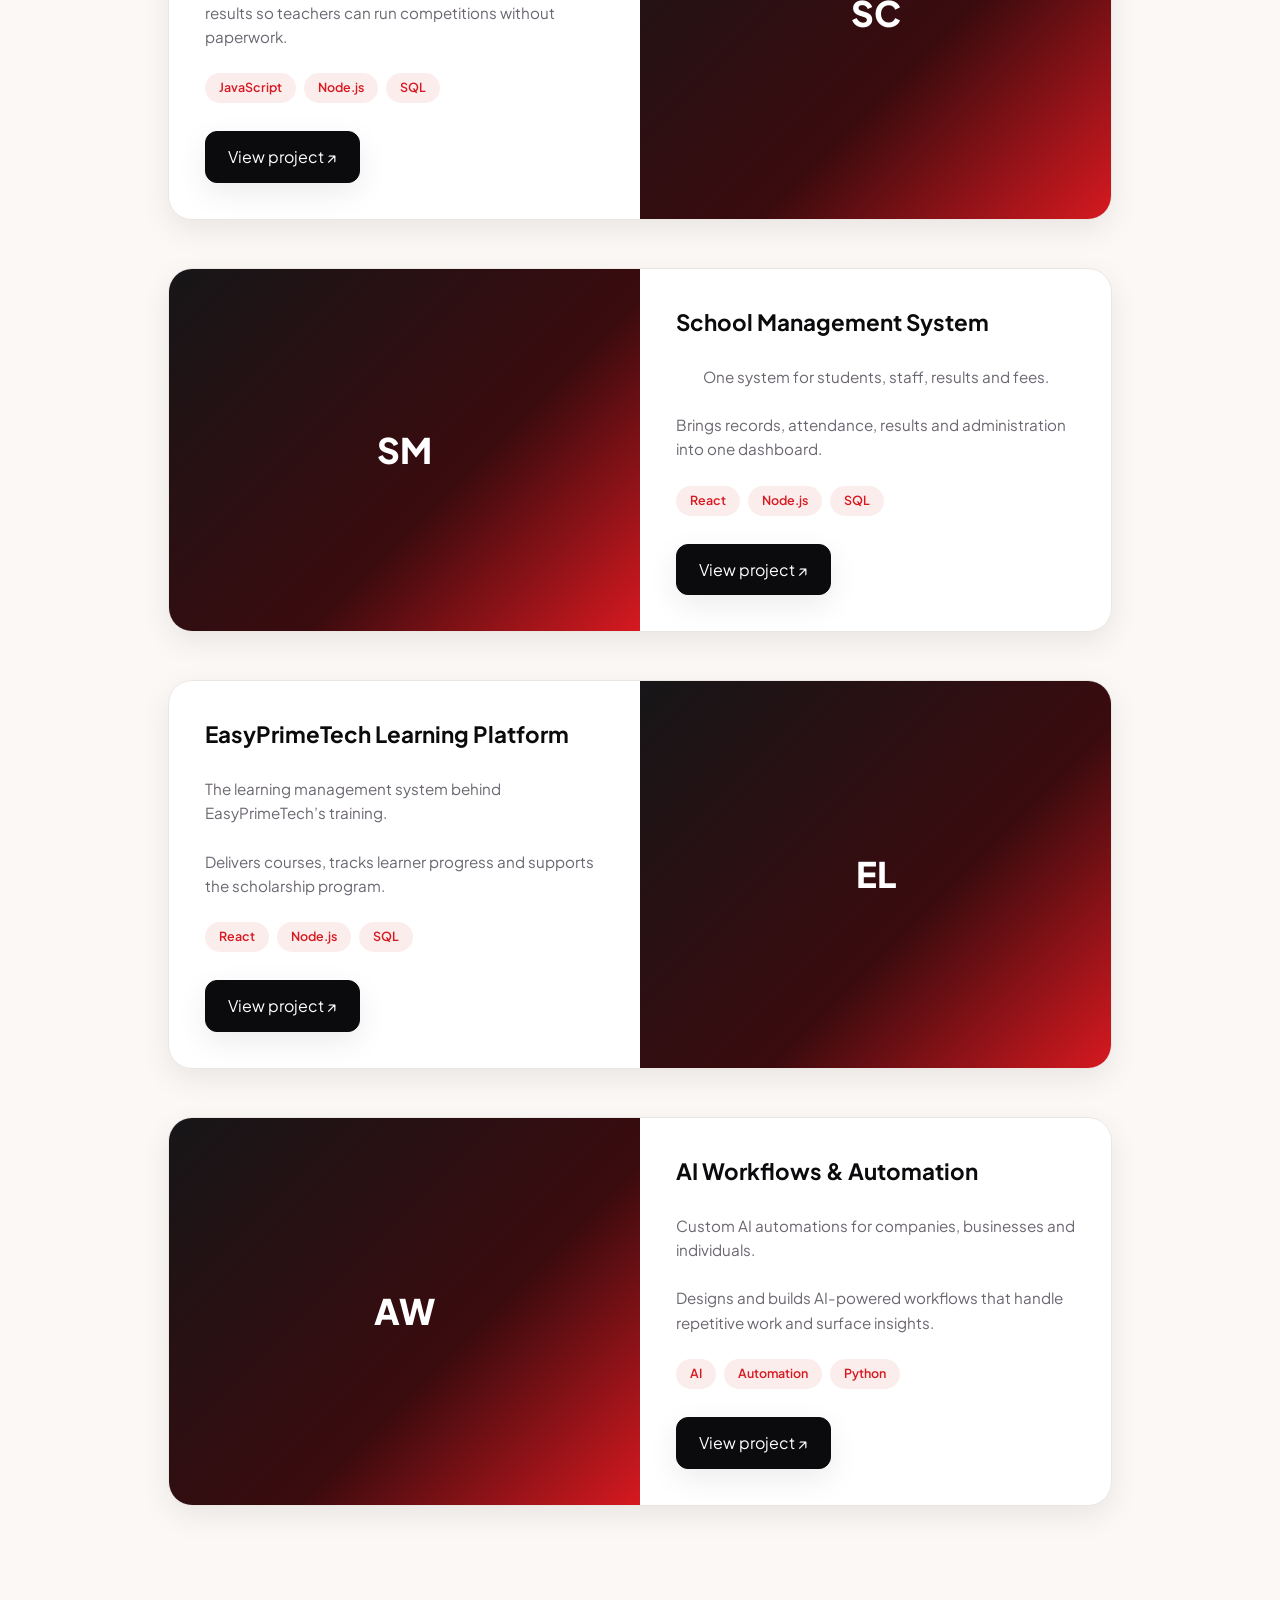
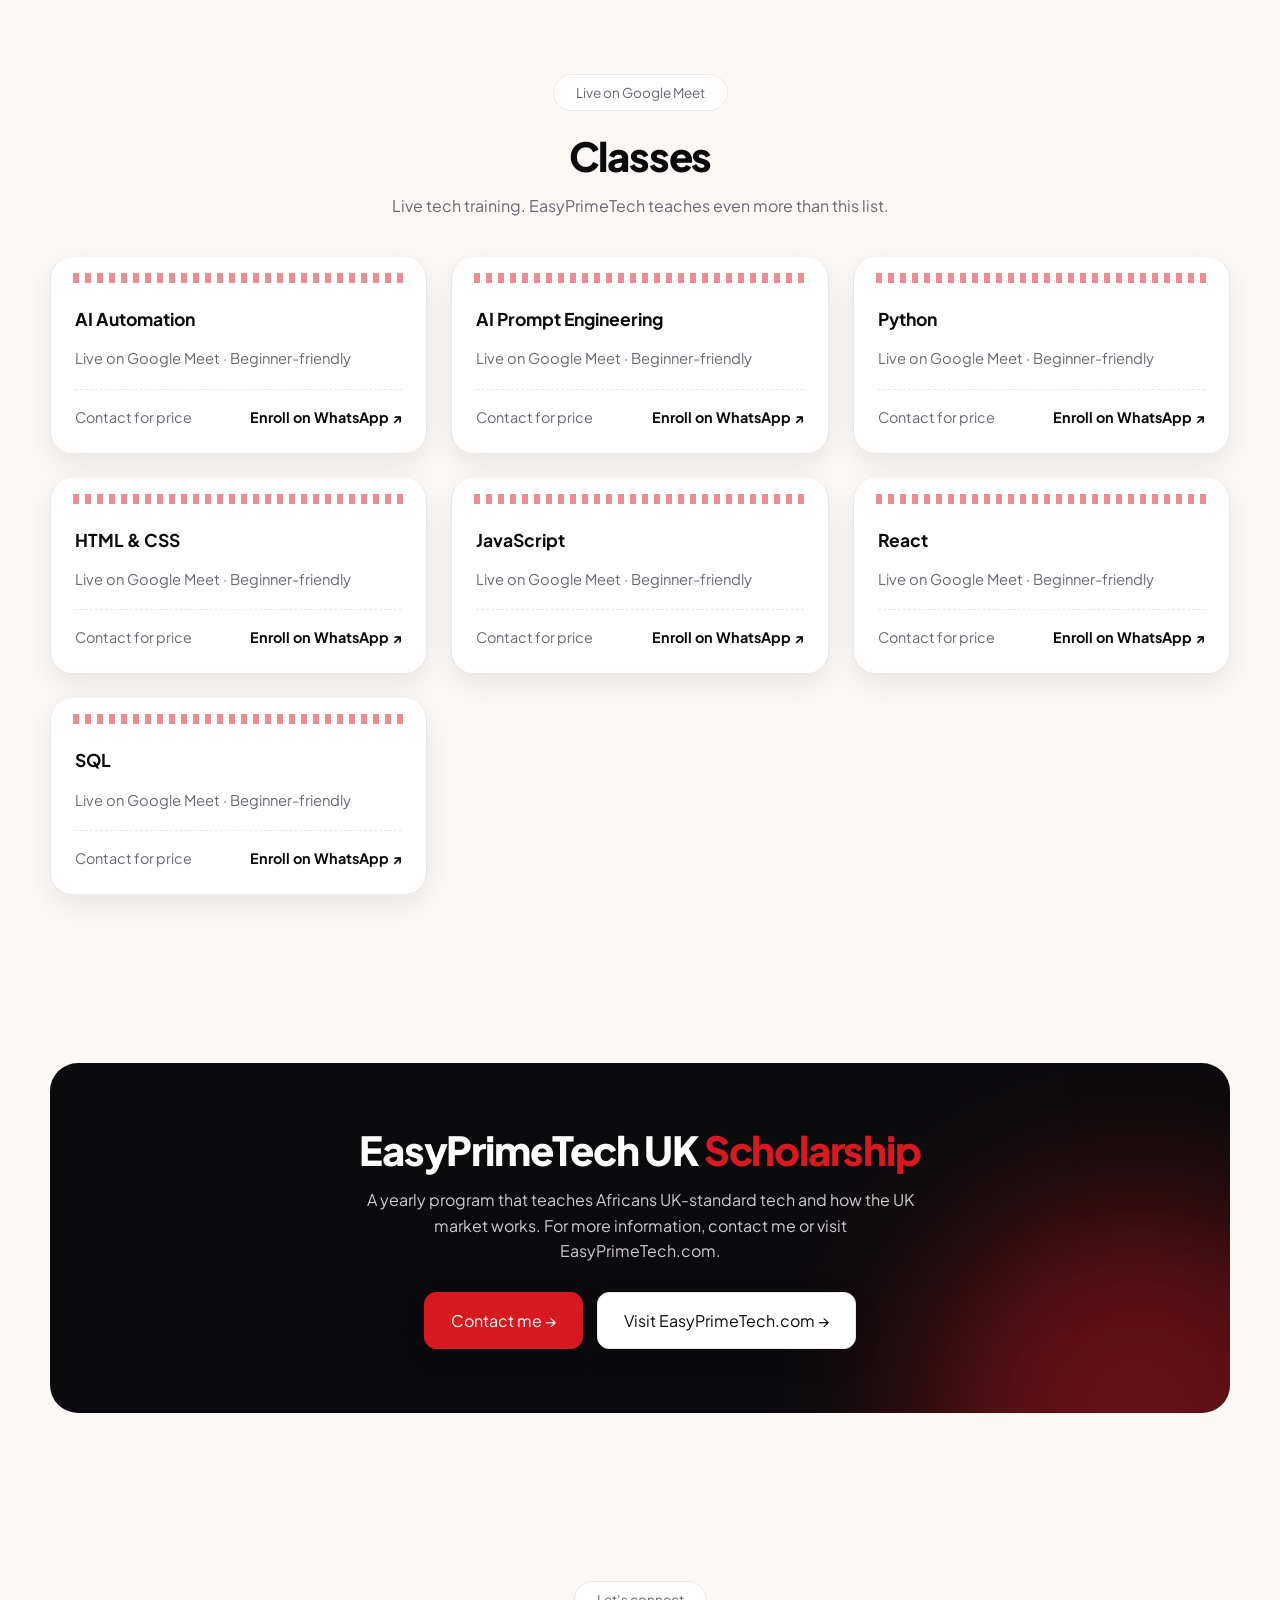
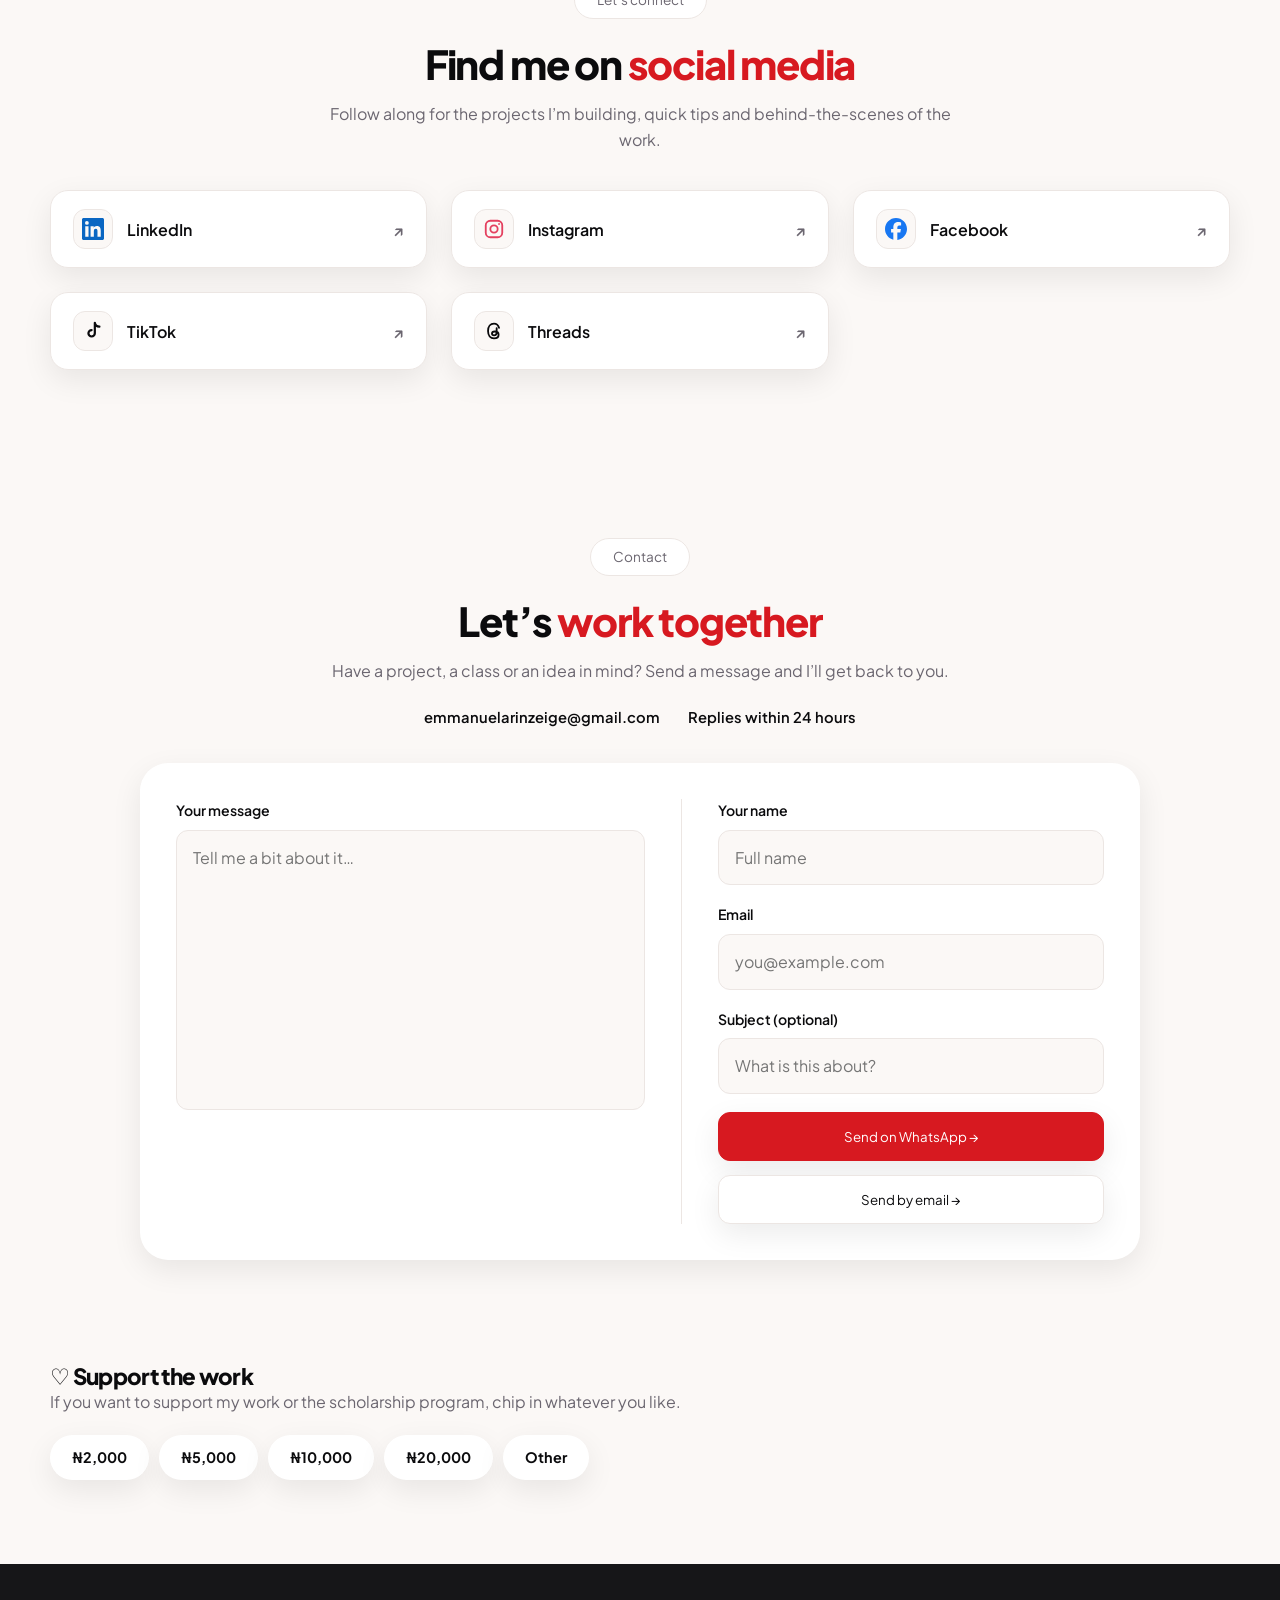
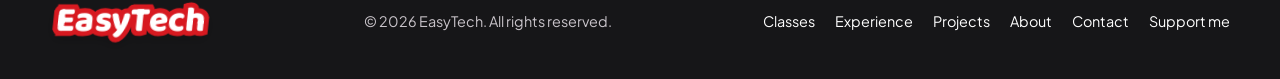
==== commit d016a046: "Remove heading from index.html" ====
--- a/index.html
+++ b/index.html
@@ -17,7 +17,6 @@
     <header class="hero">
         <div class="w">
             <div class="hl">
-                <h1>EasyTech</h1>
                 <p class="mu">Software developer and educator, with a strong focus on AI/business automation and website
                     development.</p>
                 <div class="row"><a class="btn p" href="#projects">View My Work →</a><a class="btn" href="#contact">Hire
@@ -123,4 +122,4 @@
     <script src="script.js"></script>
 </body>
 
-</html>+</html>
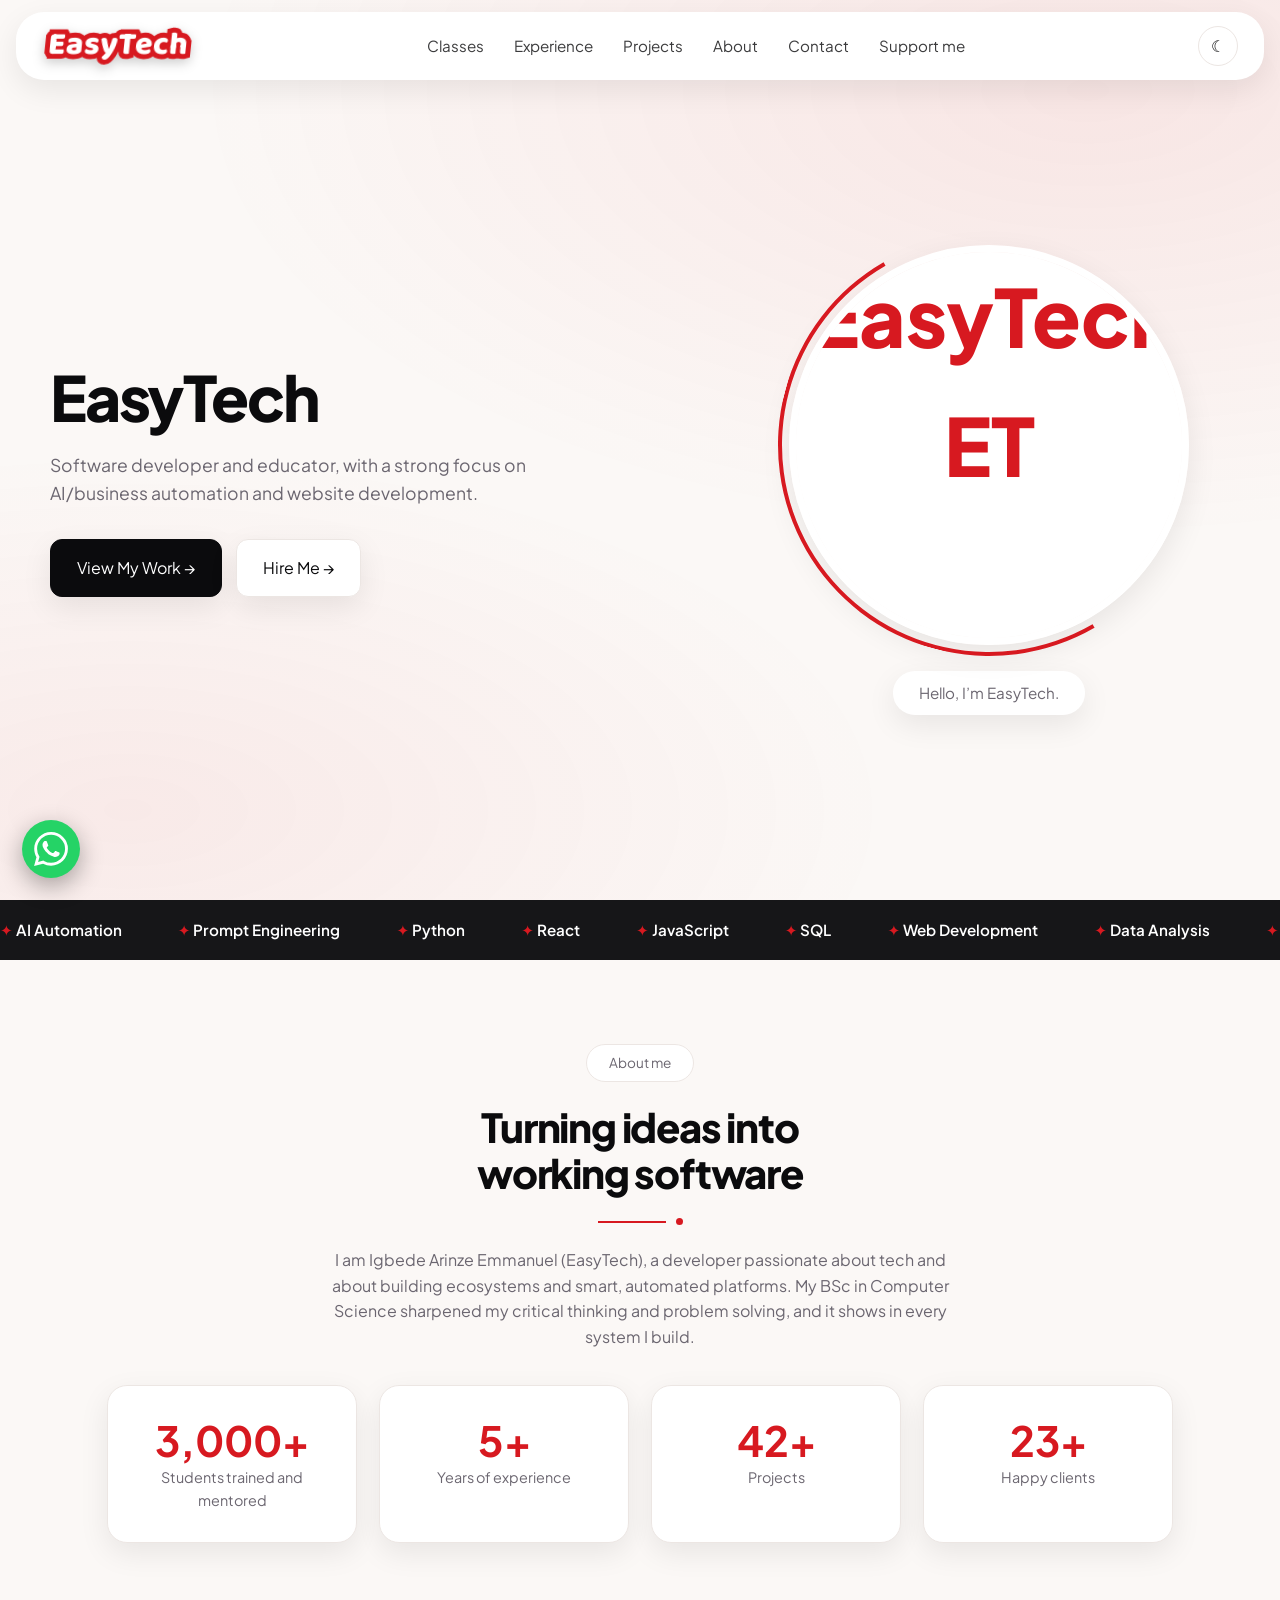
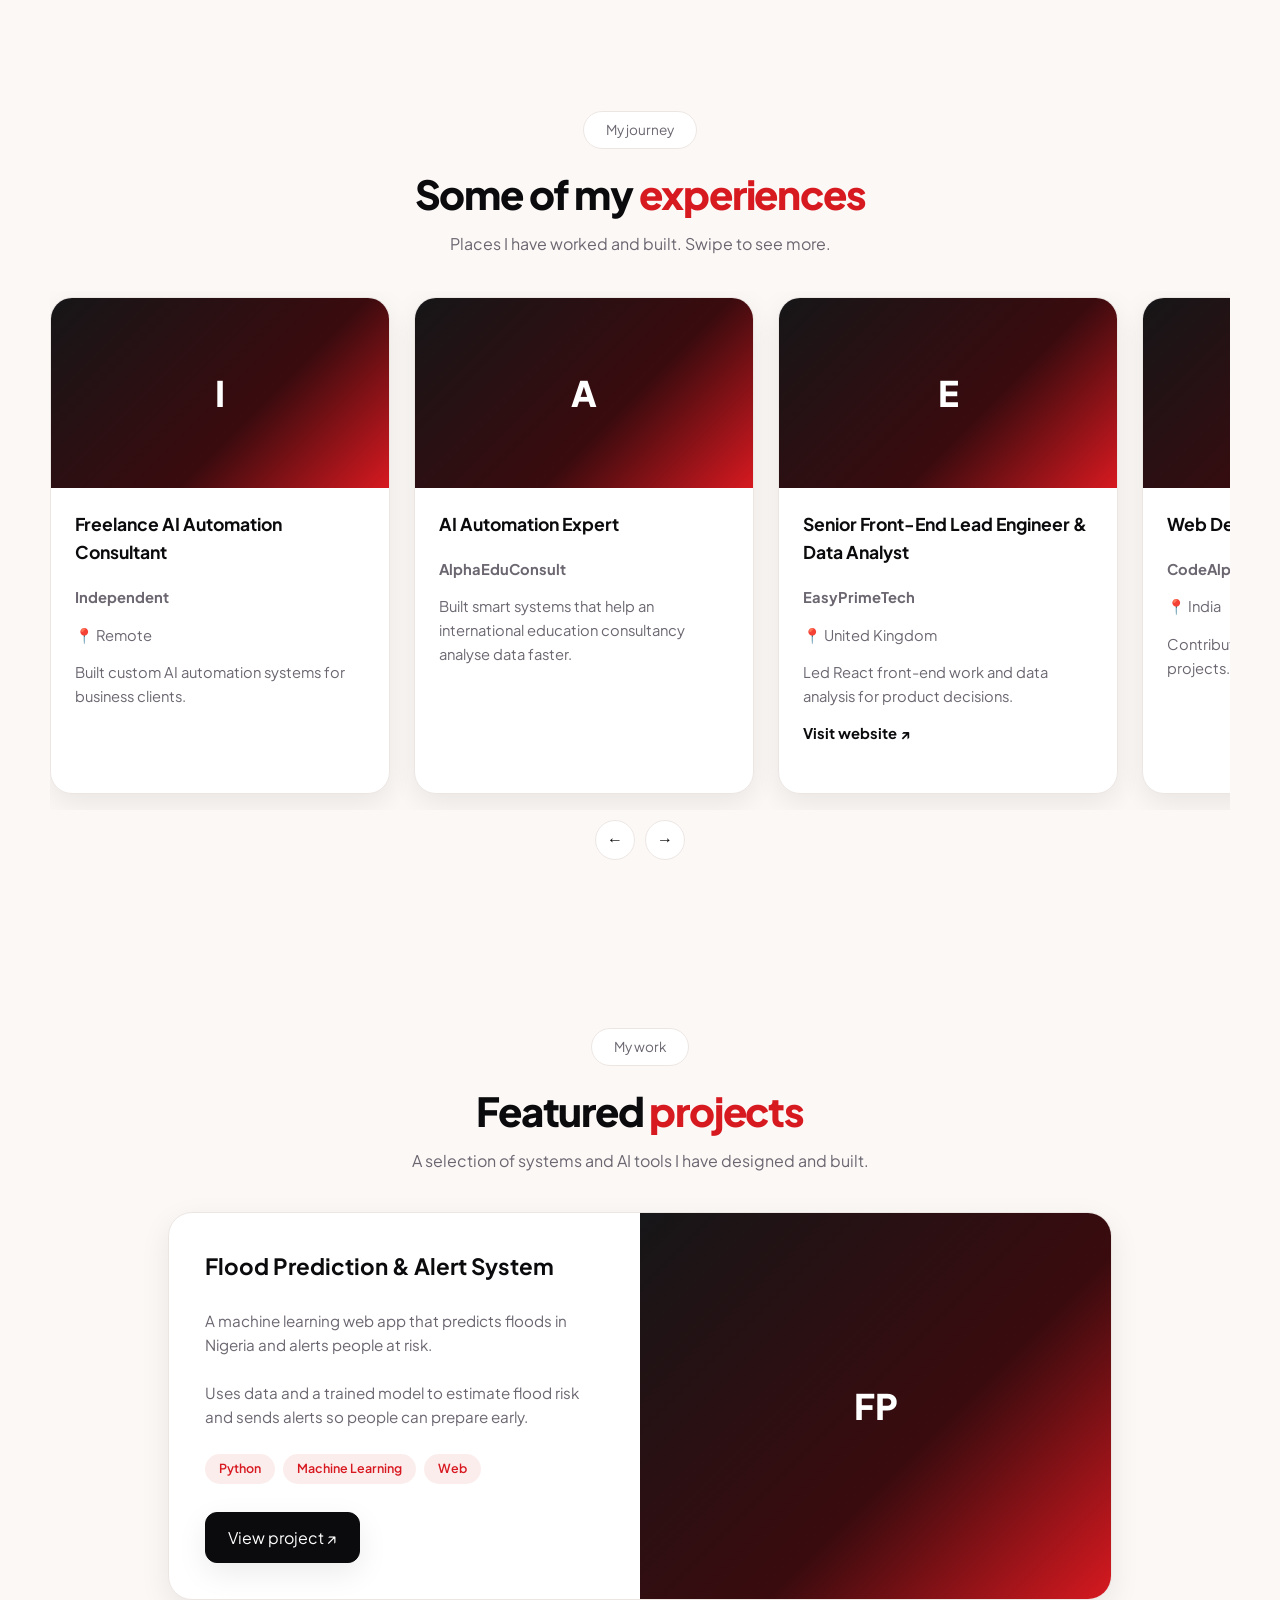
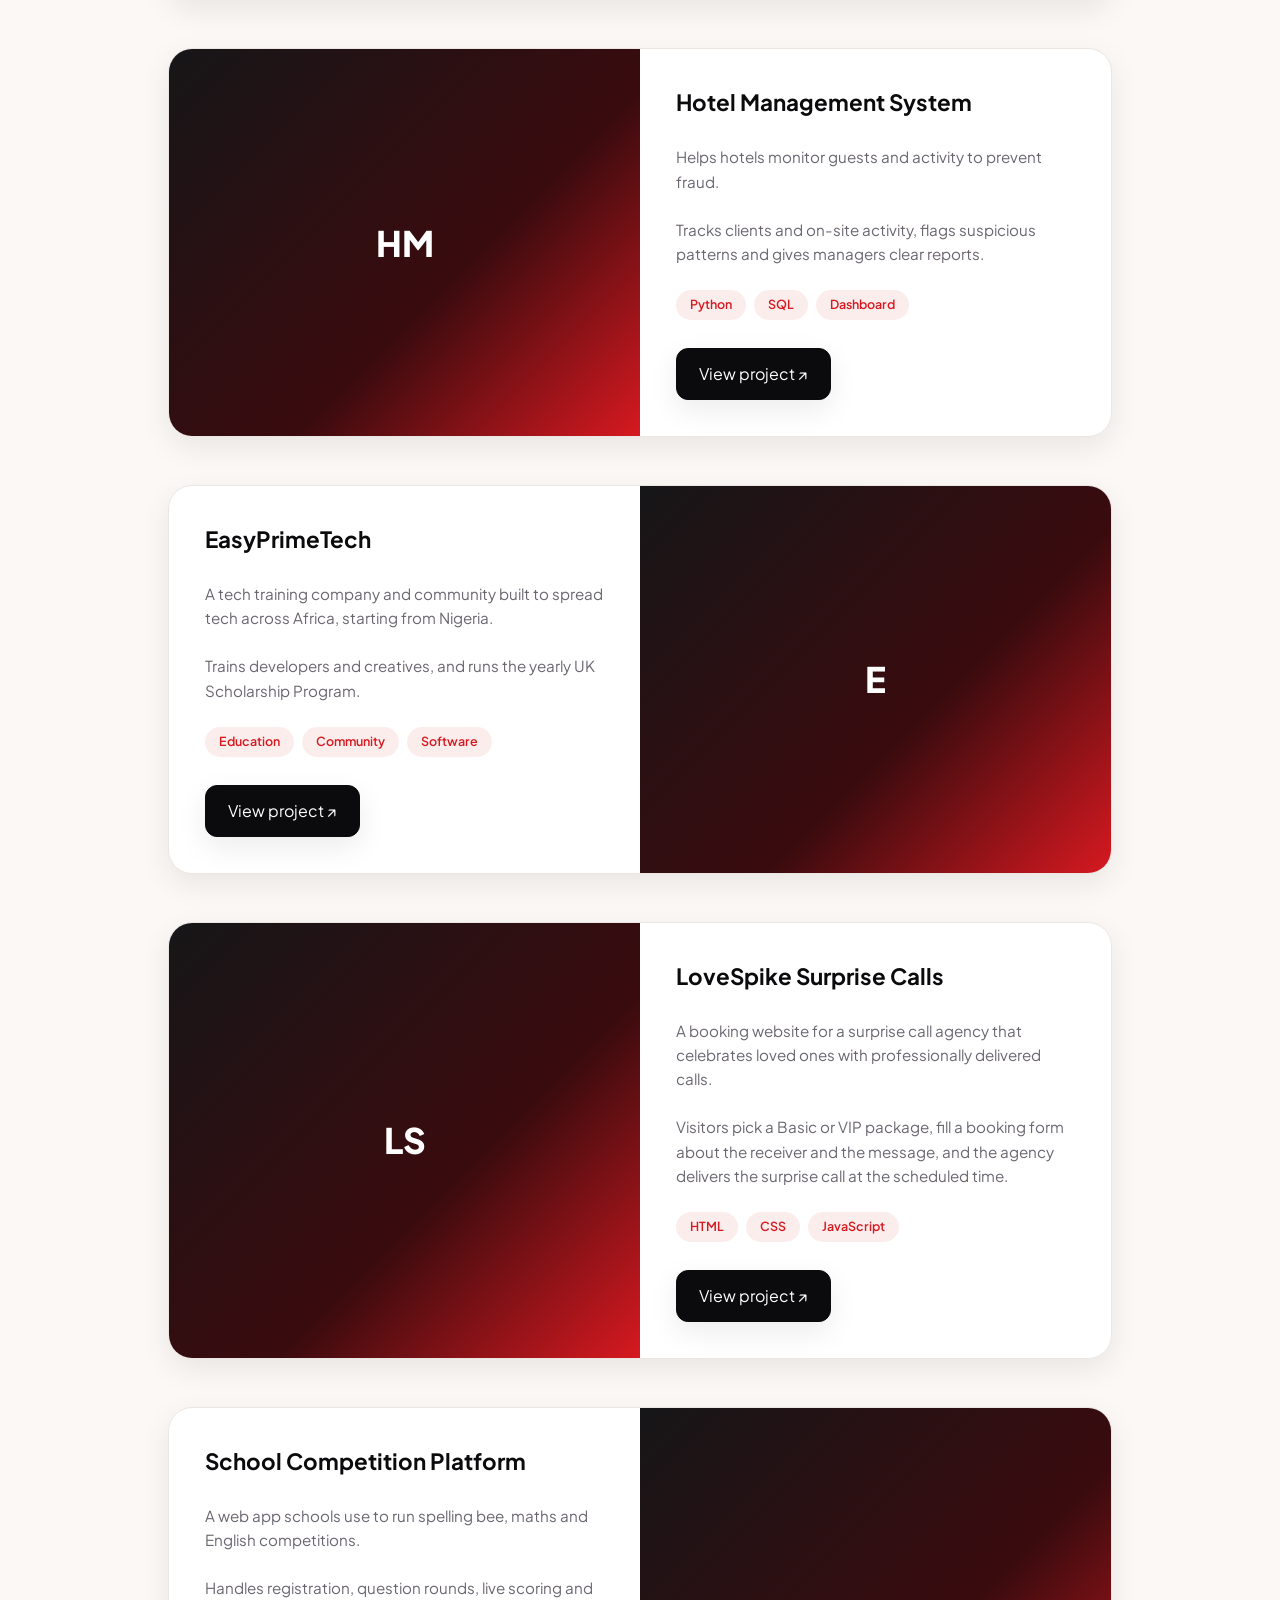
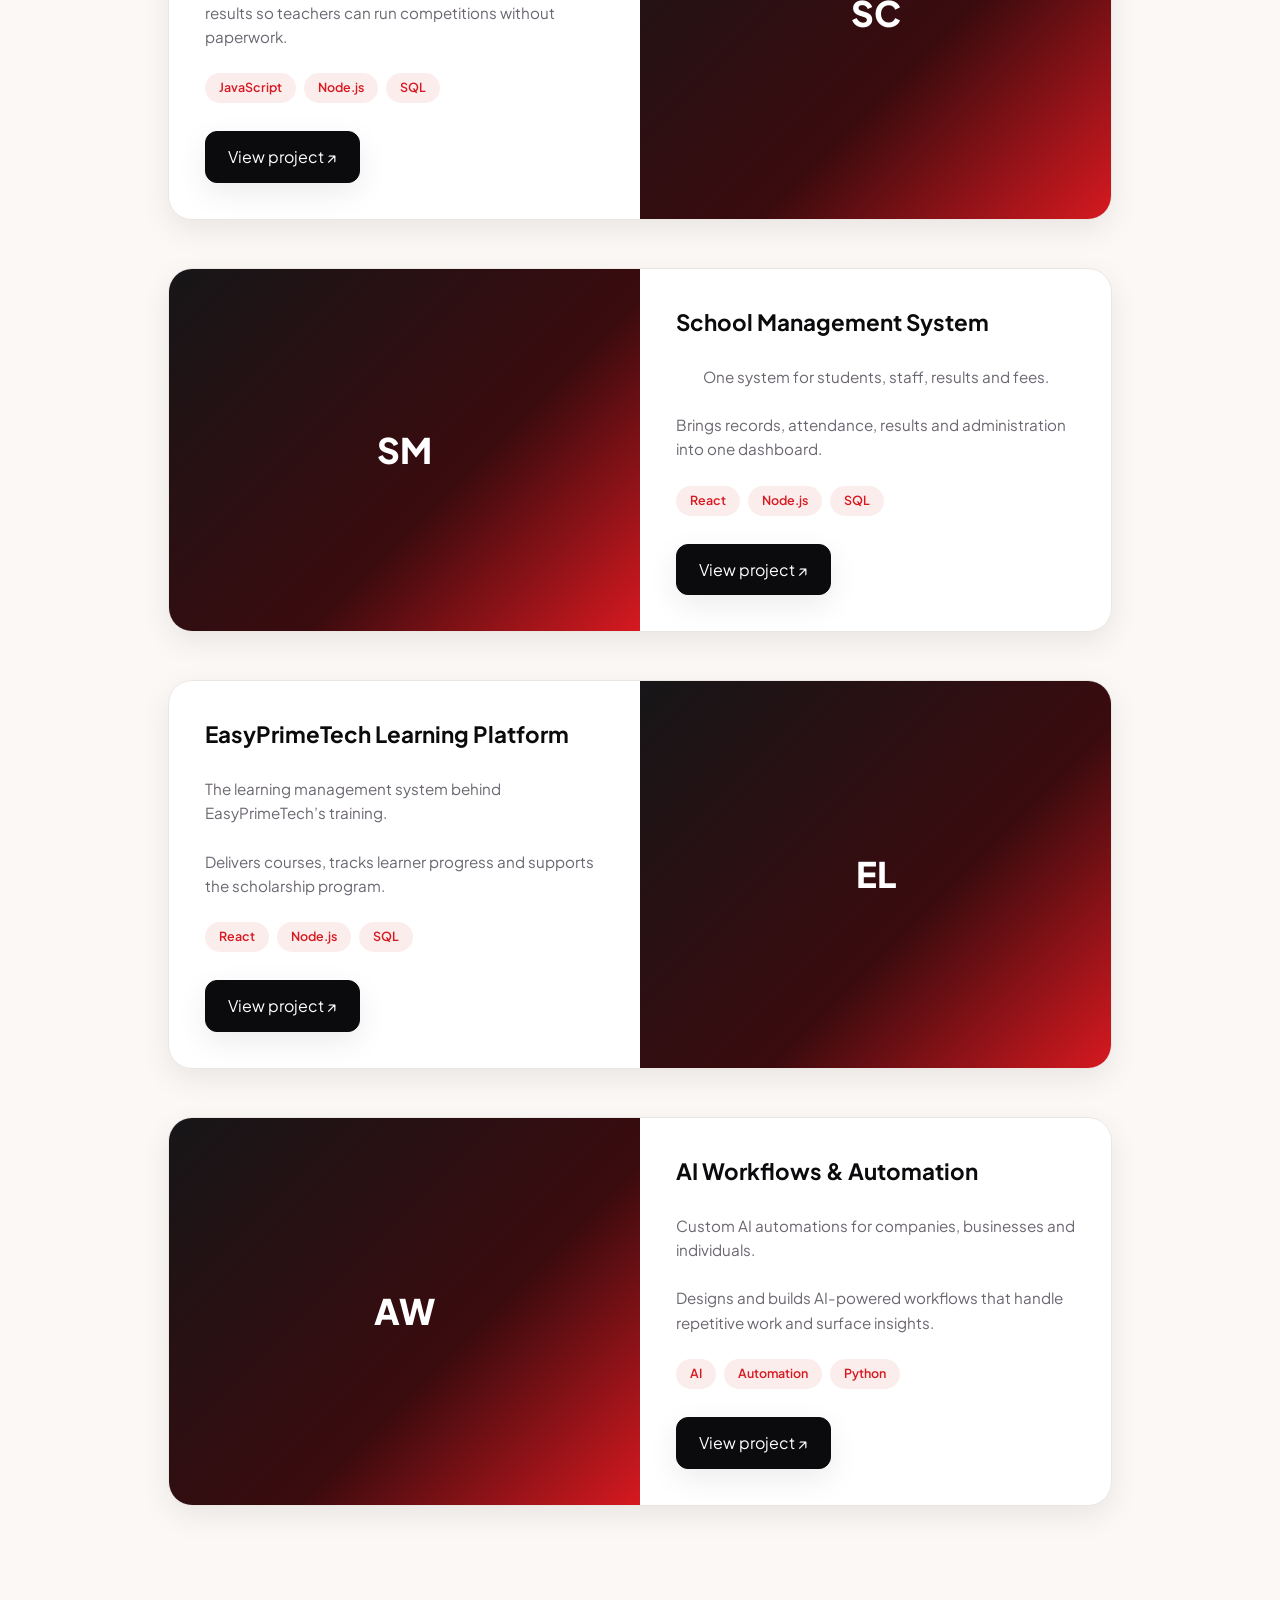
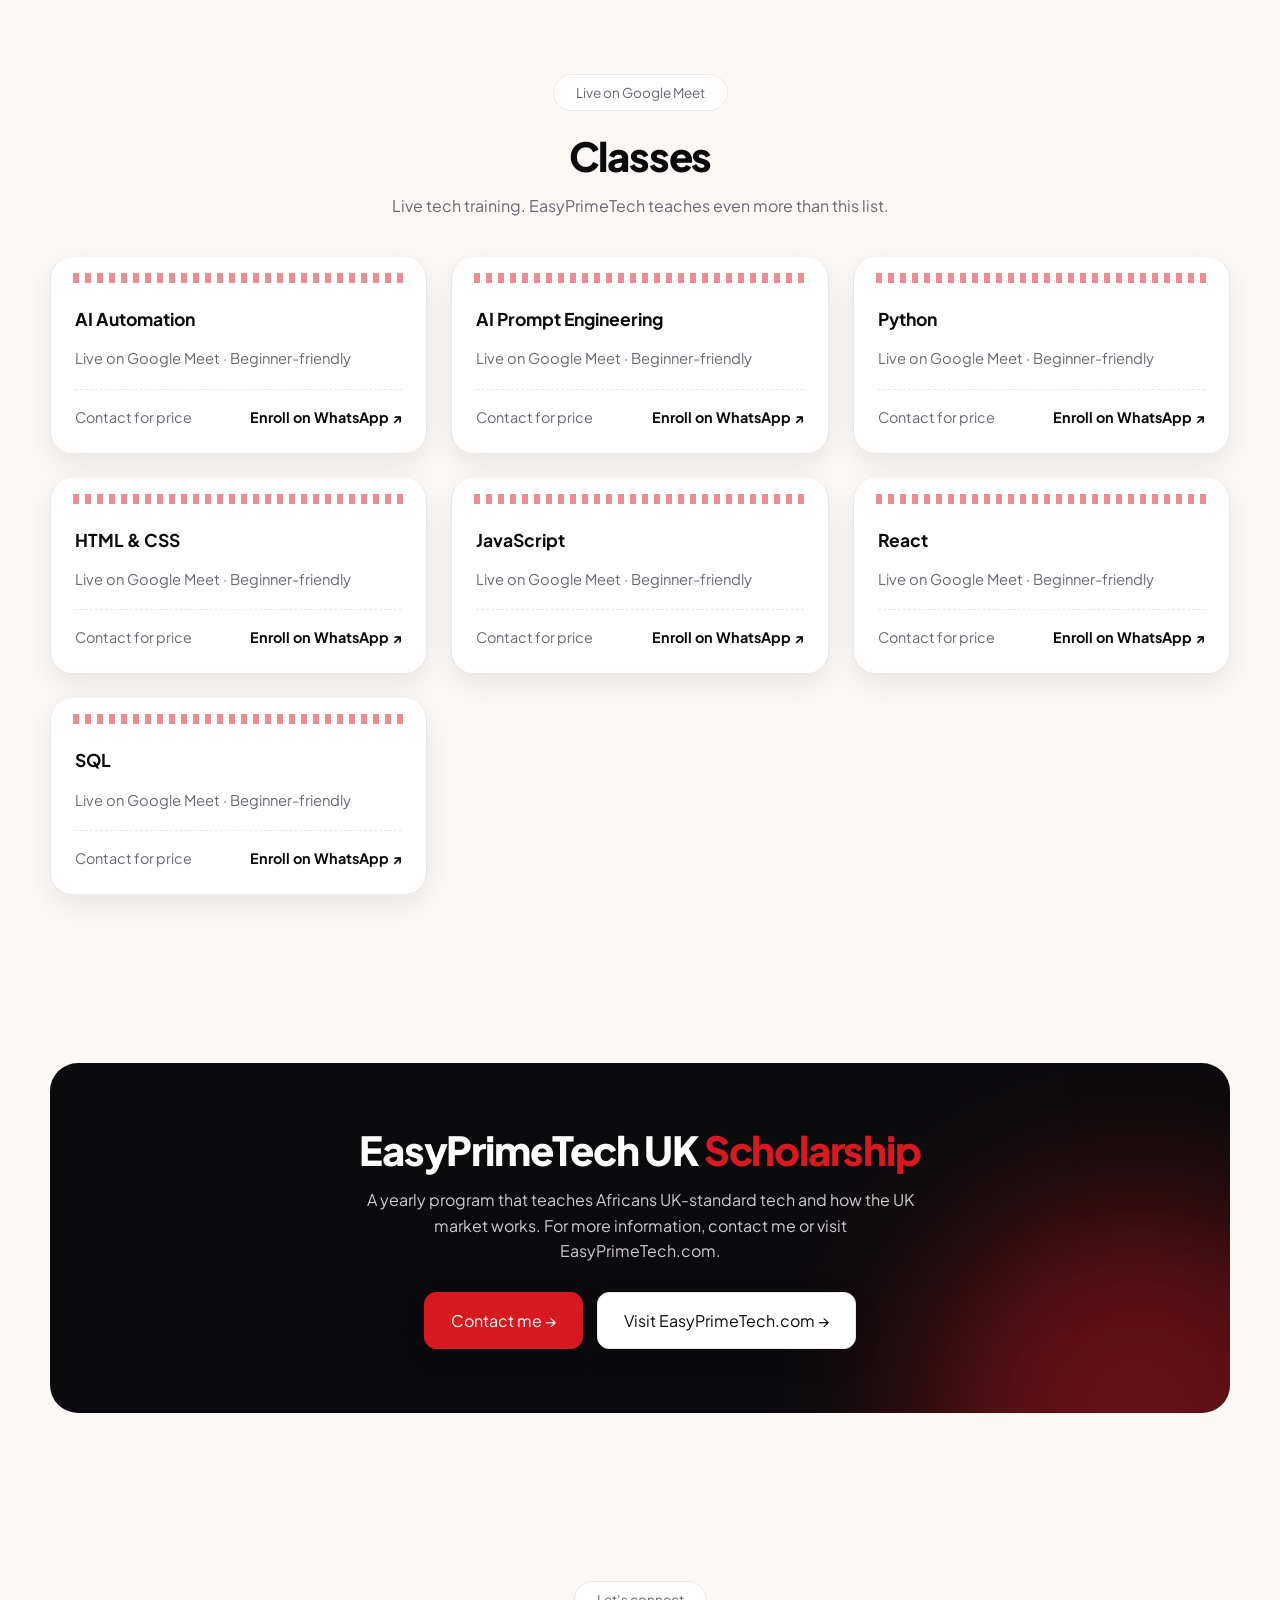
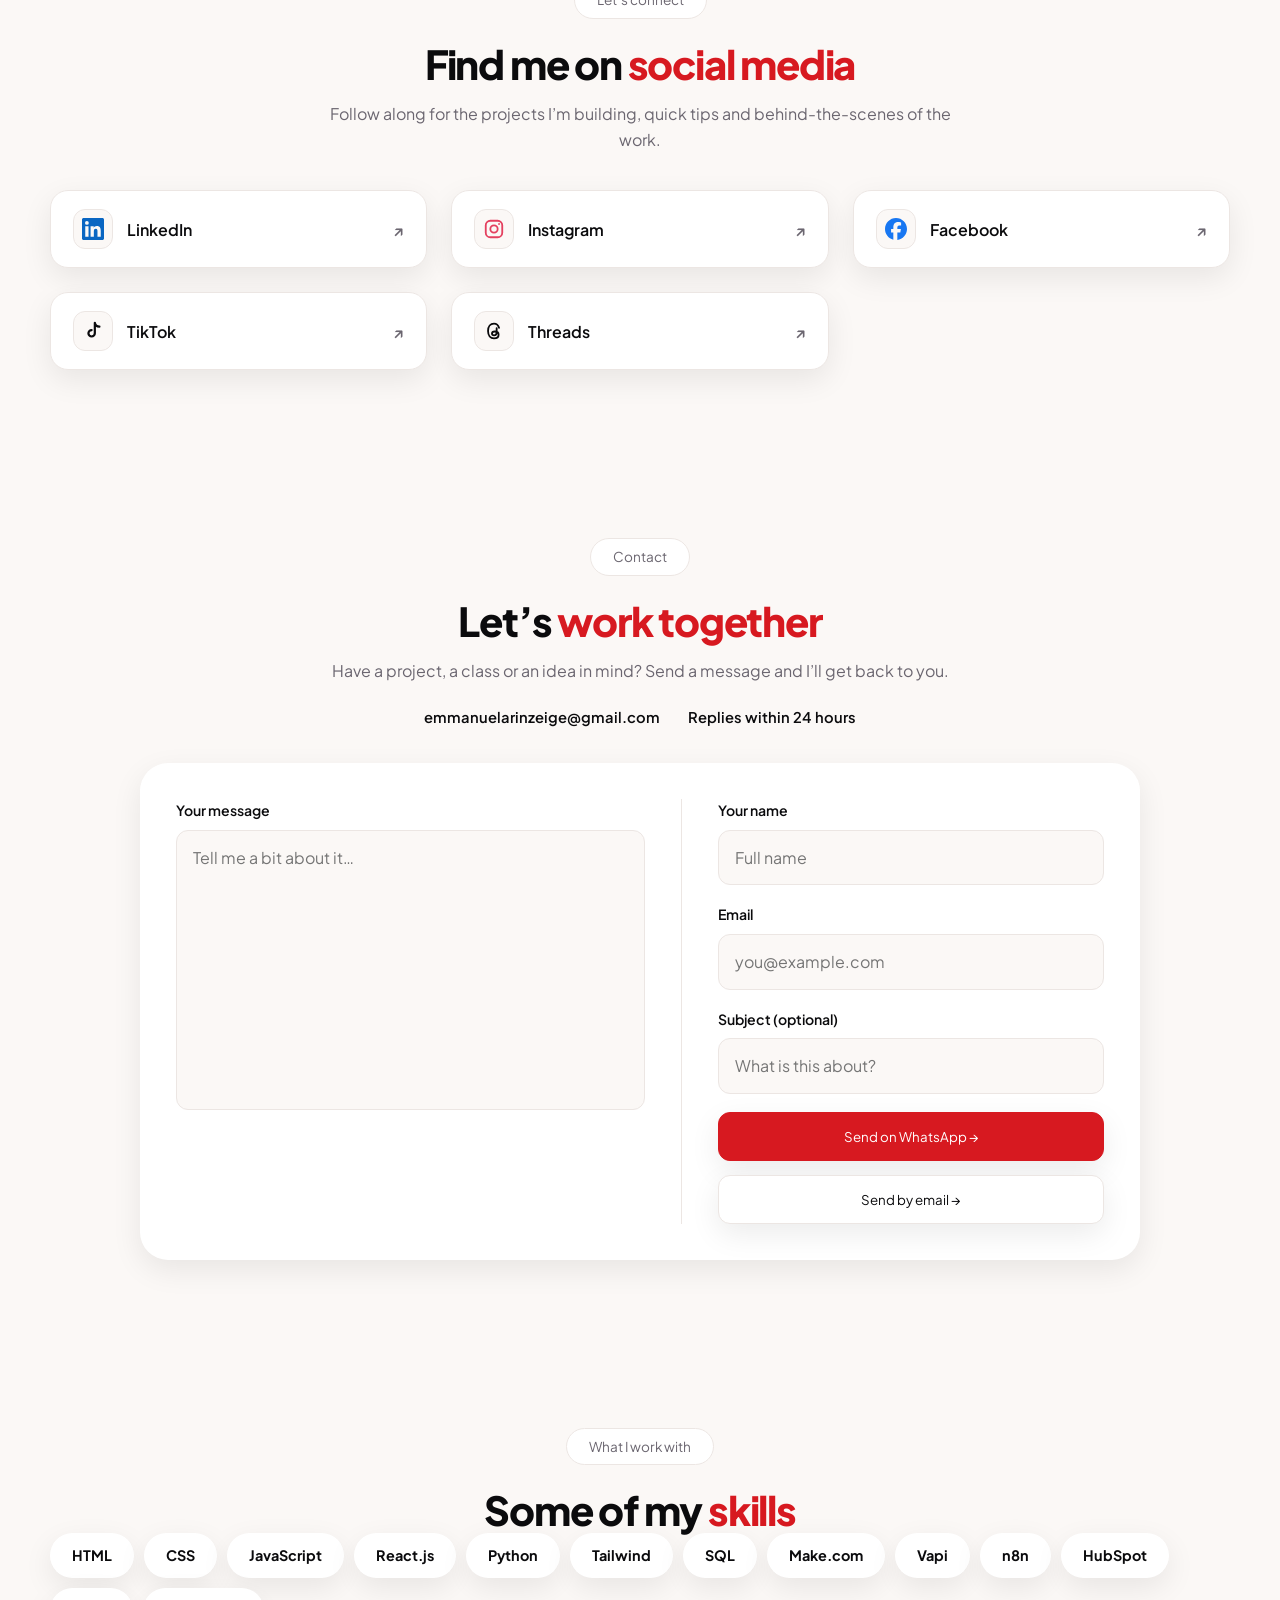
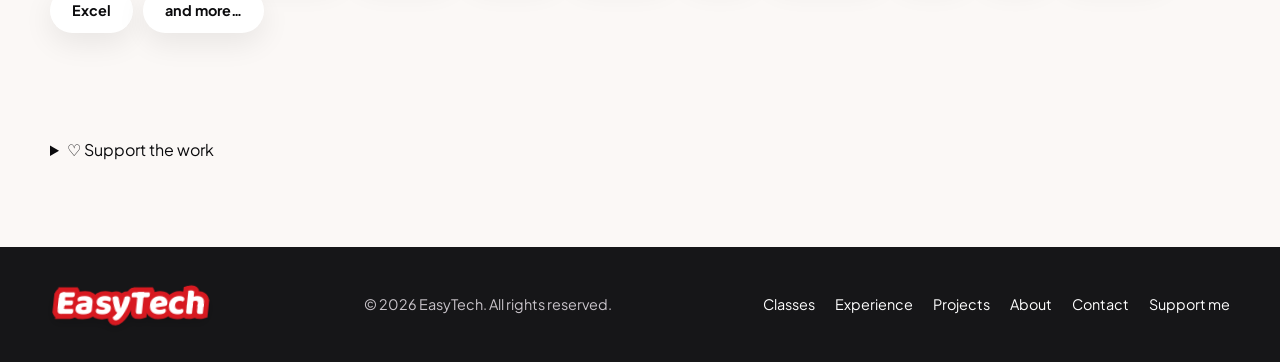
==== commit c1bf64ca: "Add skills section and update header image Added a new skills section with various technologies and " ====
--- a/index.html
+++ b/index.html
@@ -17,6 +17,7 @@
     <header class="hero">
         <div class="w">
             <div class="hl">
+                <h1>EasyTech</h1>
                 <p class="mu">Software developer and educator, with a strong focus on AI/business automation and website
                     development.</p>
                 <div class="row"><a class="btn p" href="#projects">View My Work →</a><a class="btn" href="#contact">Hire
@@ -24,7 +25,7 @@
             </div>
             <div class="hr">
                 <div class="ph">
-                    <div>ET<img src="easy.png" alt="EasyTech" onerror="this.remove()"></div>
+                    <div>ET<img id="hp" alt="EasyTech"></div>
                 </div><span class="hi">Hello, I’m EasyTech.</span>
             </div>
         </div>
@@ -110,13 +111,23 @@
             </form>
         </div>
     </section>
+    <section id="skills">
+        <div class="w ctr"><span class="pill">What I work with</span>
+            <h2>Some of my <em>skills</em></h2>
+            <div class="chips sk"><span class="chip">HTML</span><span class="chip">CSS</span><span
+                    class="chip">JavaScript</span><span class="chip">React.js</span><span
+                    class="chip">Python</span><span class="chip">Tailwind</span><span class="chip">SQL</span><span
+                    class="chip">Make.com</span><span class="chip">Vapi</span><span class="chip">n8n</span><span
+                    class="chip">HubSpot</span><span class="chip">Excel</span><span class="chip">and more…</span></div>
+        </div>
+    </section>
     <section id="support" style="padding-top:20px">
-        <div class="w sup">
-            <div>
-                <h2 style="font-size:1.4rem">♡ Support the work</h2>
+        <div class="w">
+            <details class="dd" id="sd">
+                <summary>♡ Support the work</summary>
                 <p class="mu">If you want to support my work or the scholarship program, chip in whatever you like.</p>
-            </div>
-            <div class="chips" id="sup"></div>
+                <div class="chips" id="sup"></div>
+            </details>
         </div>
     </section>
     <script src="script.js"></script>
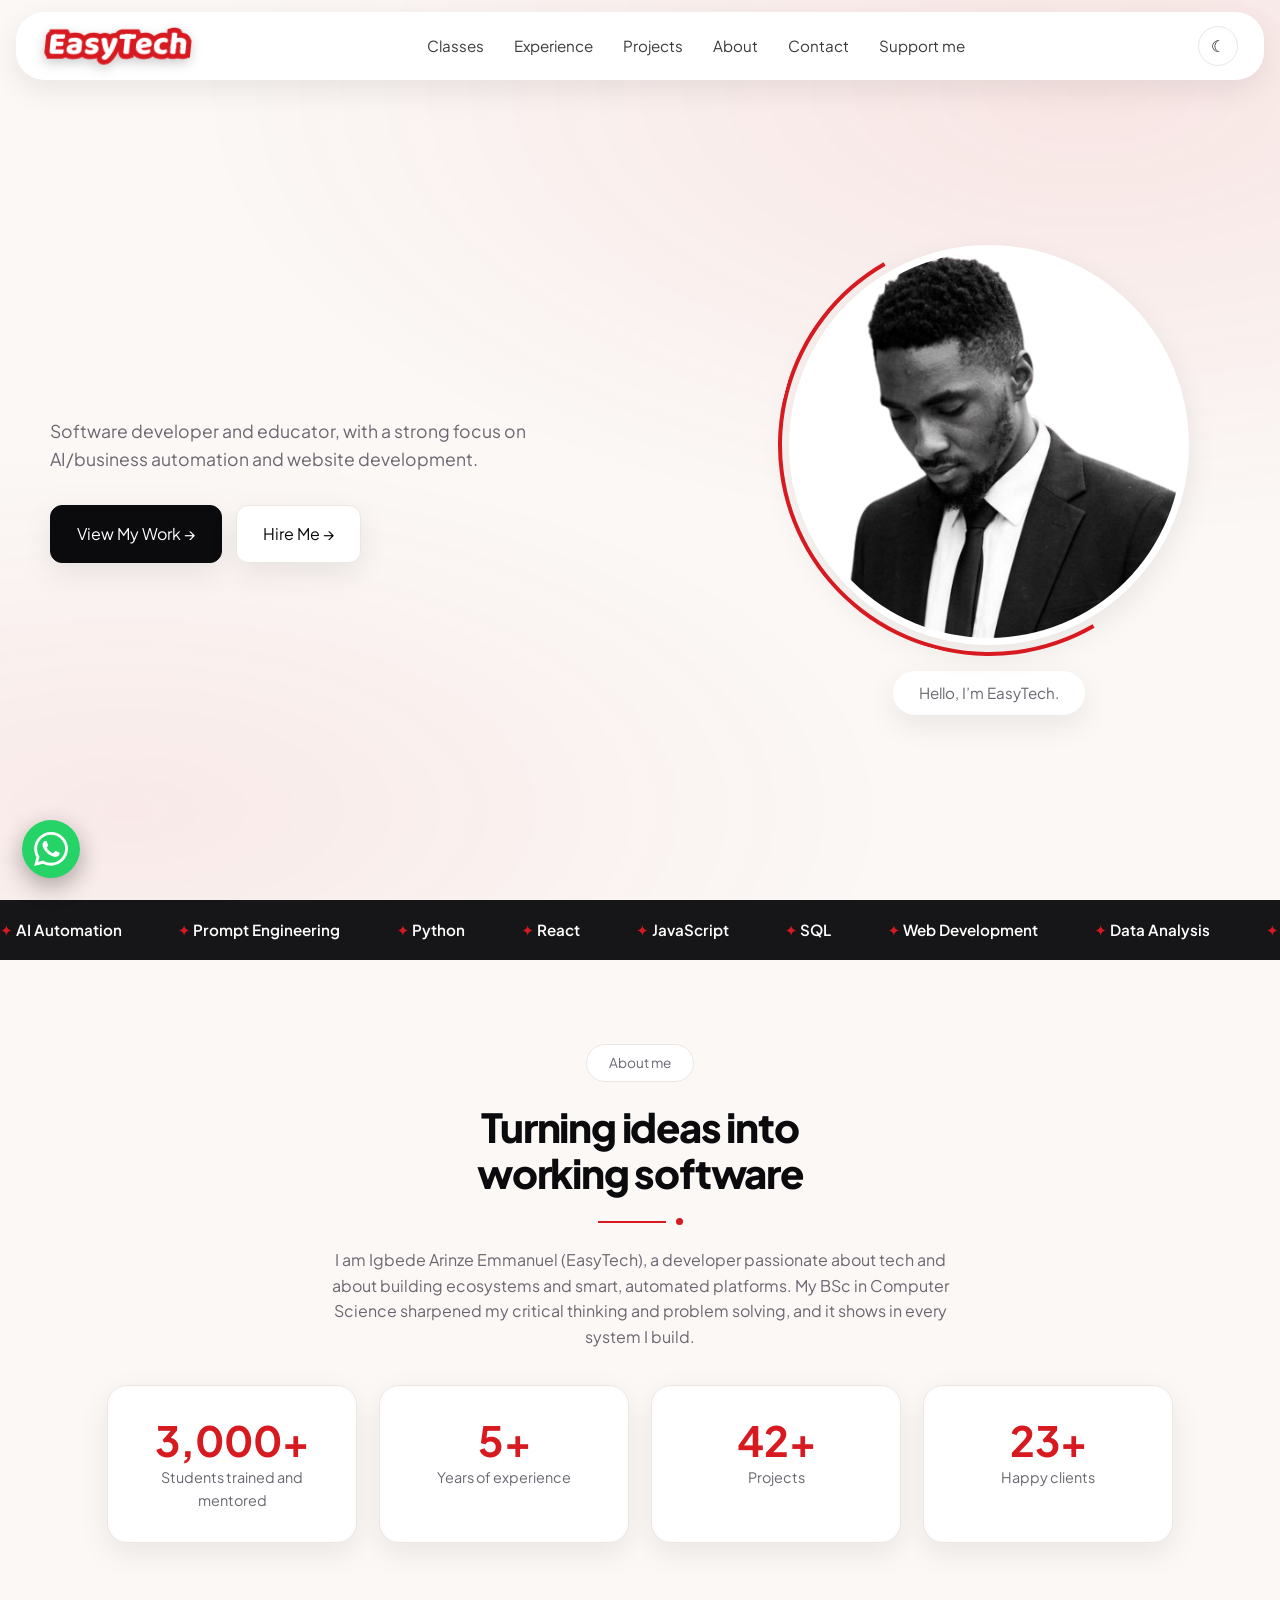
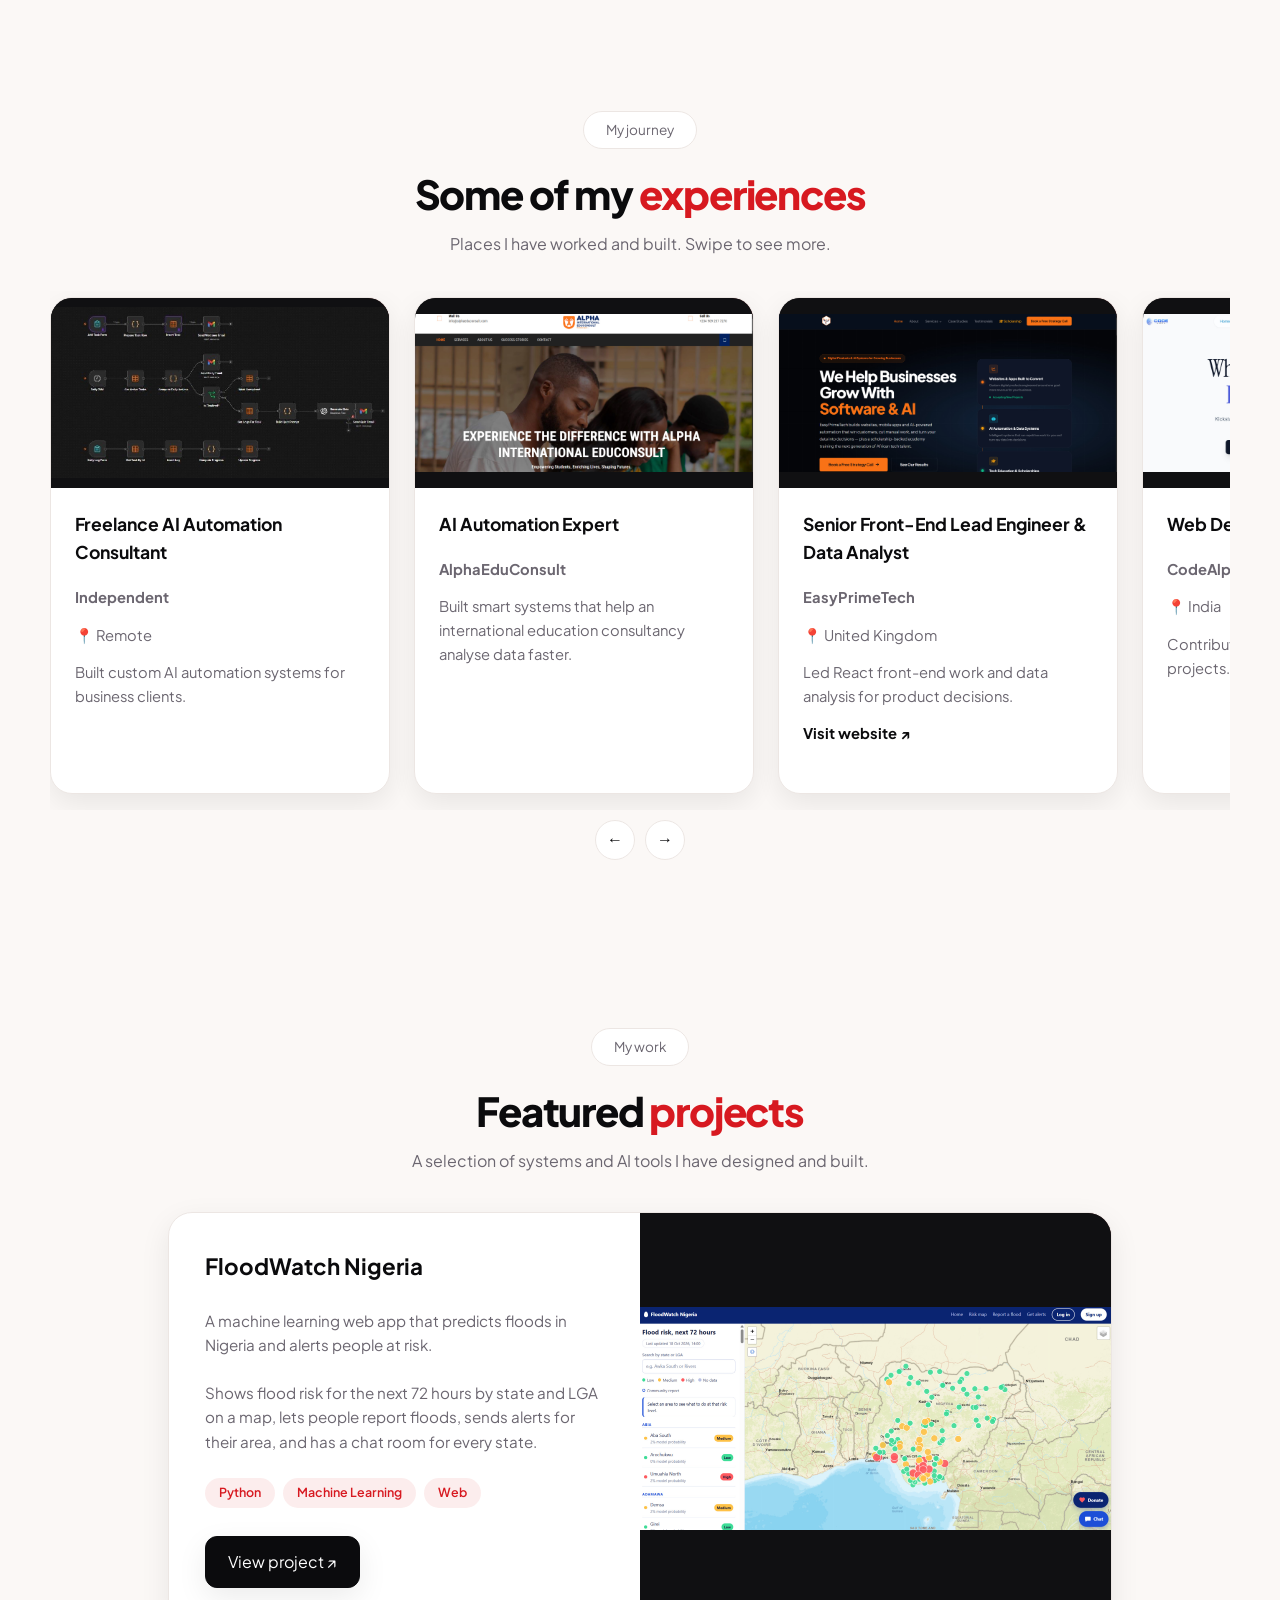
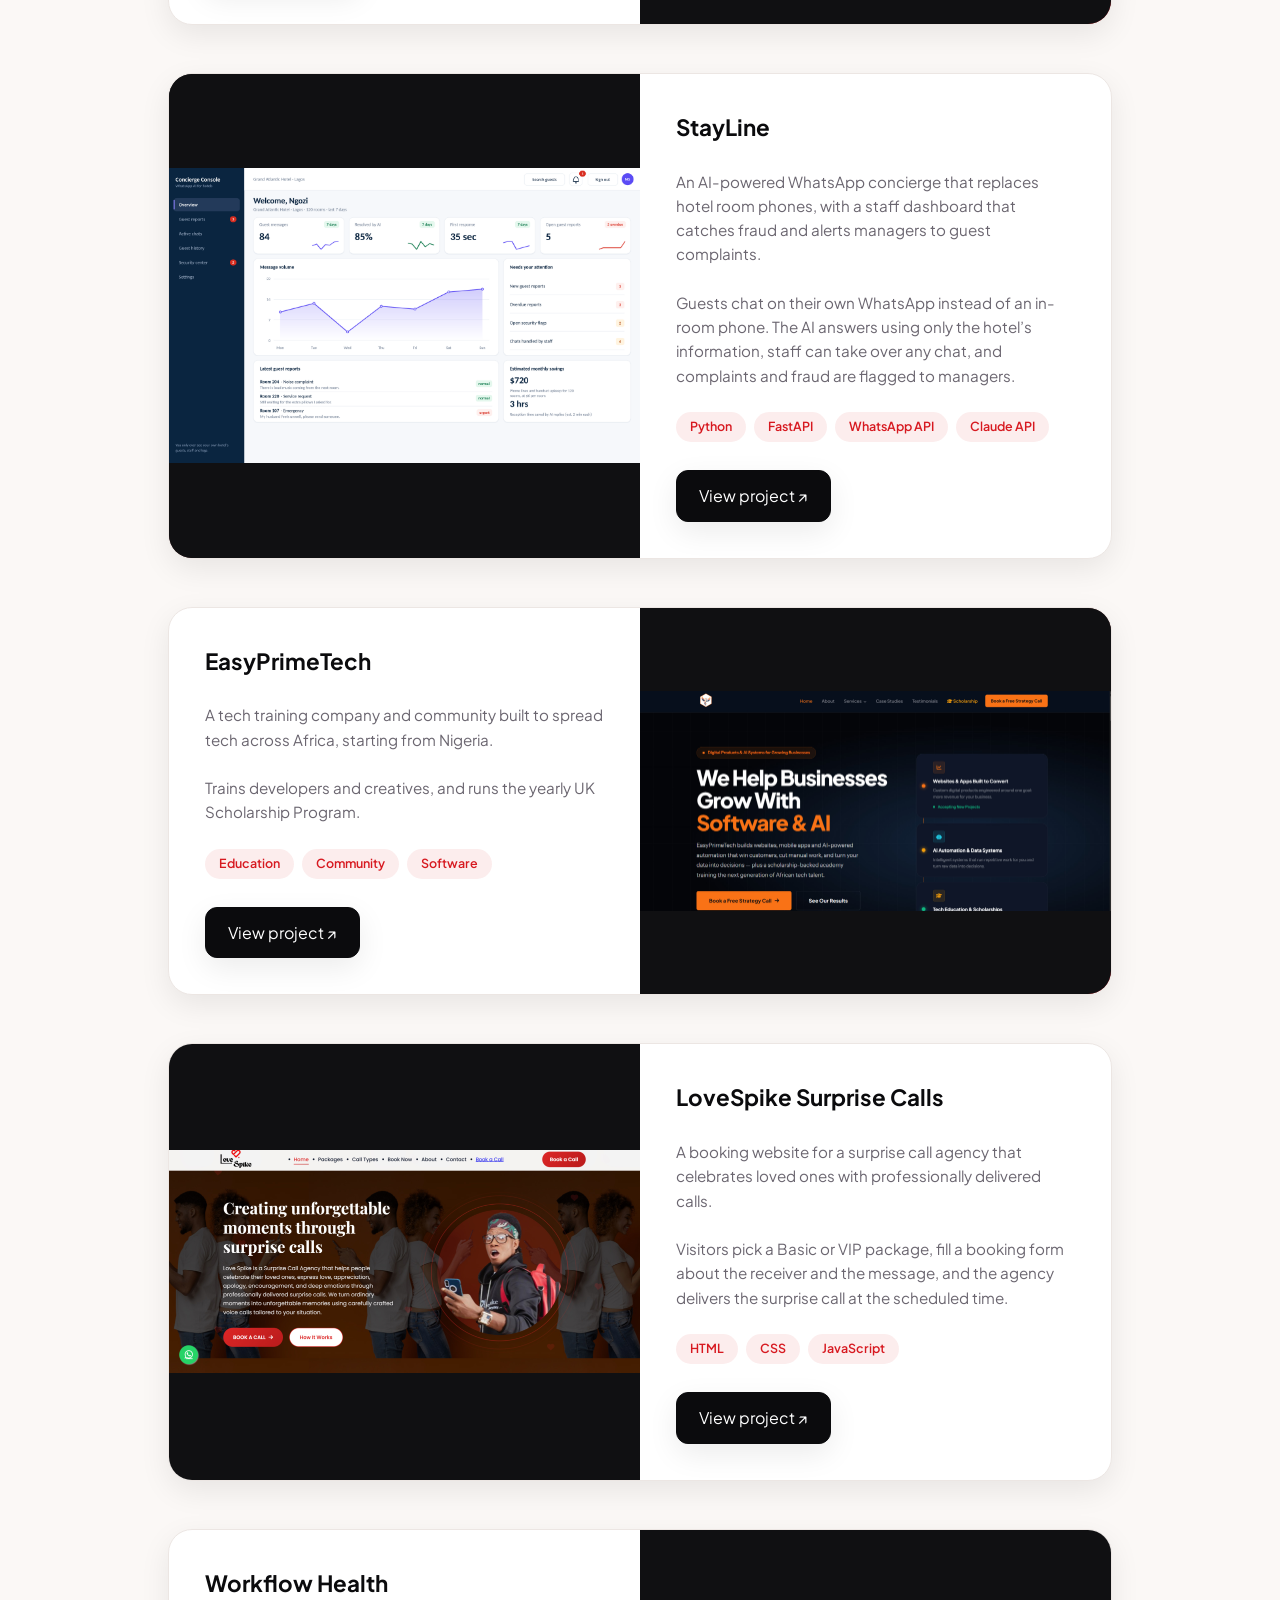
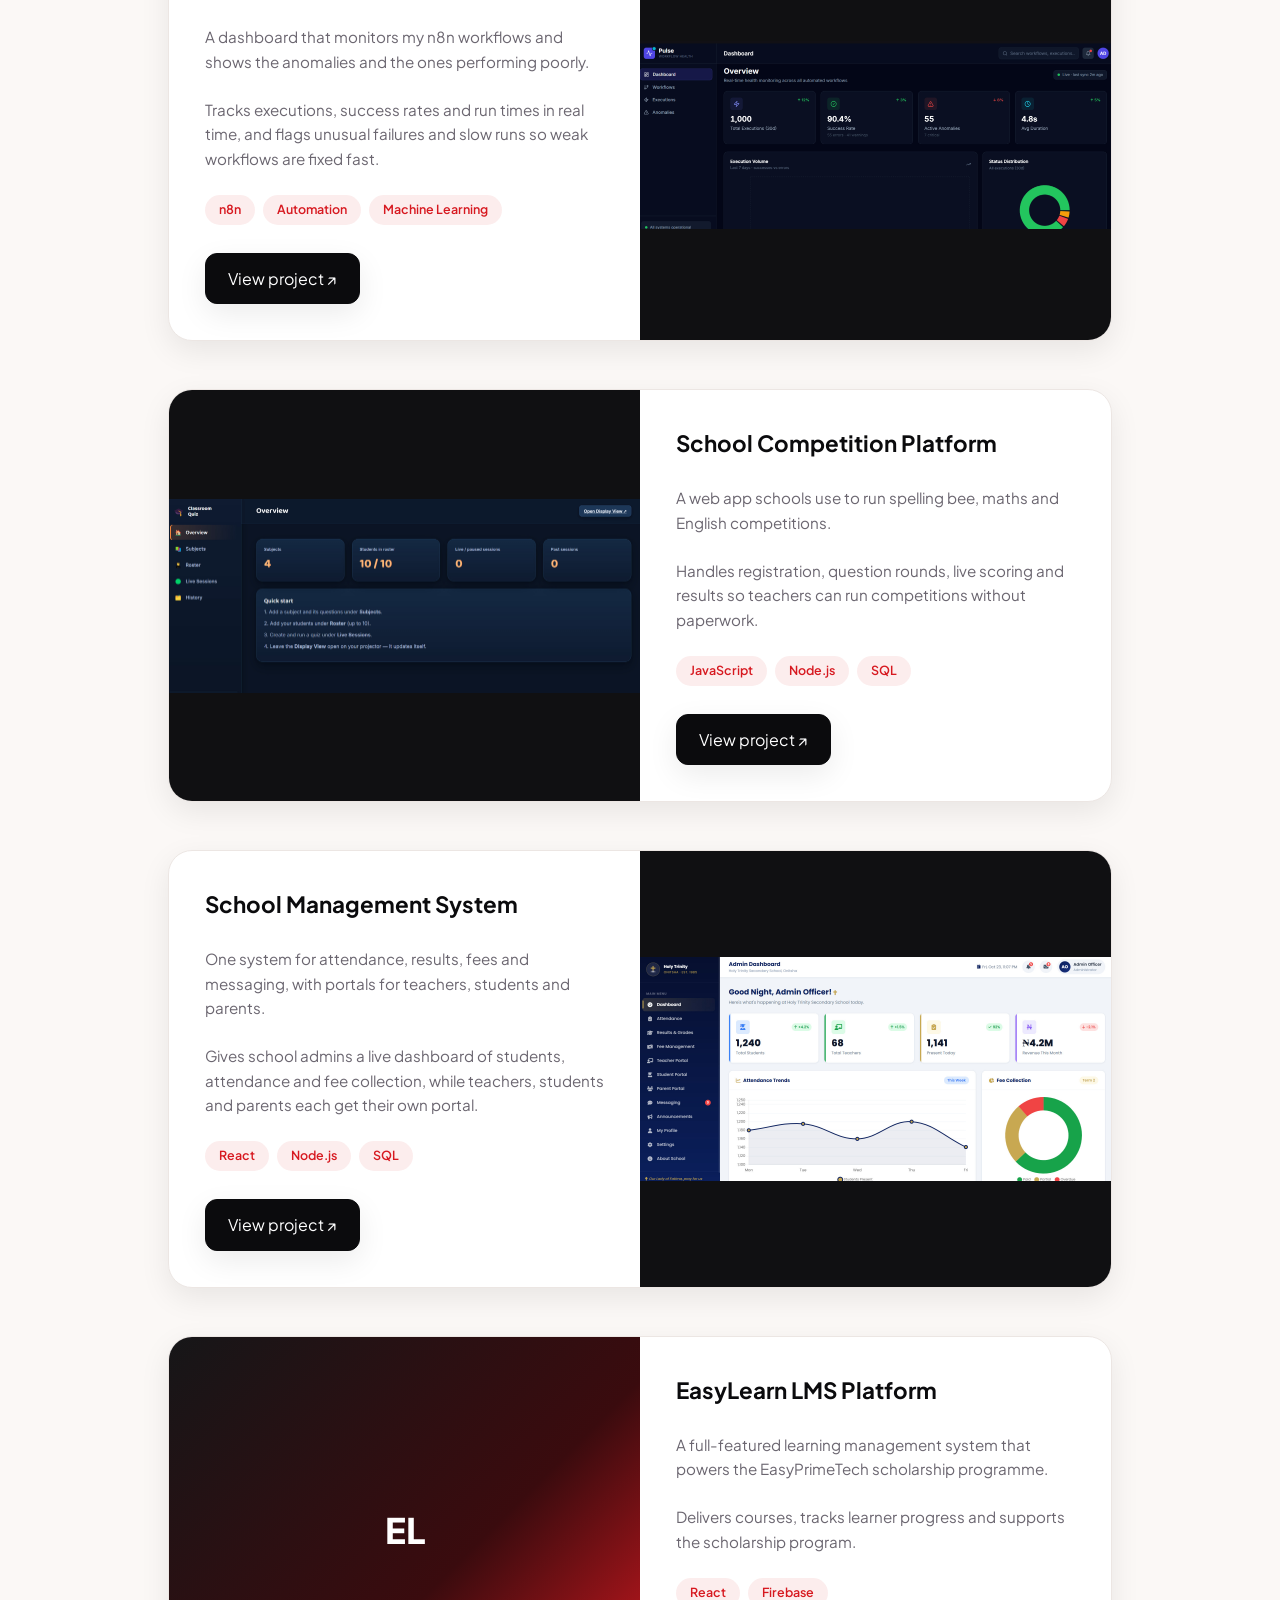
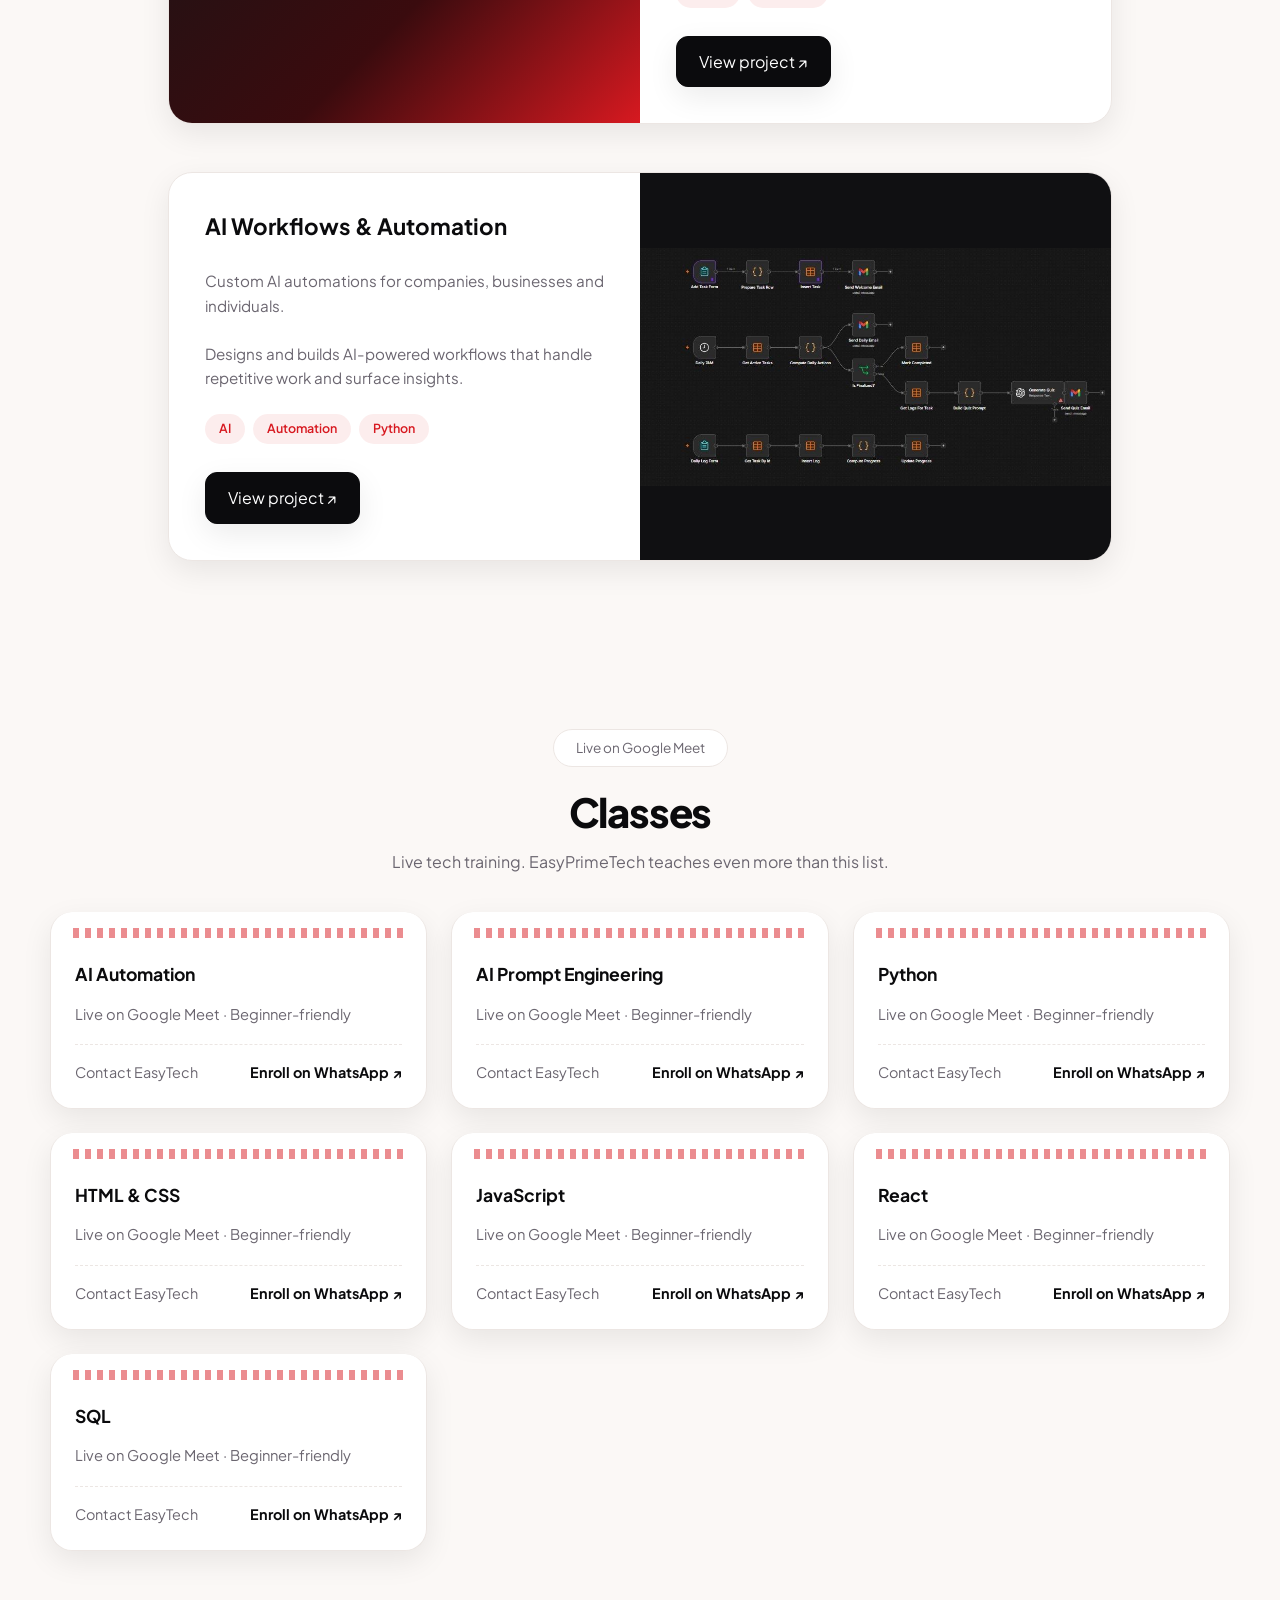
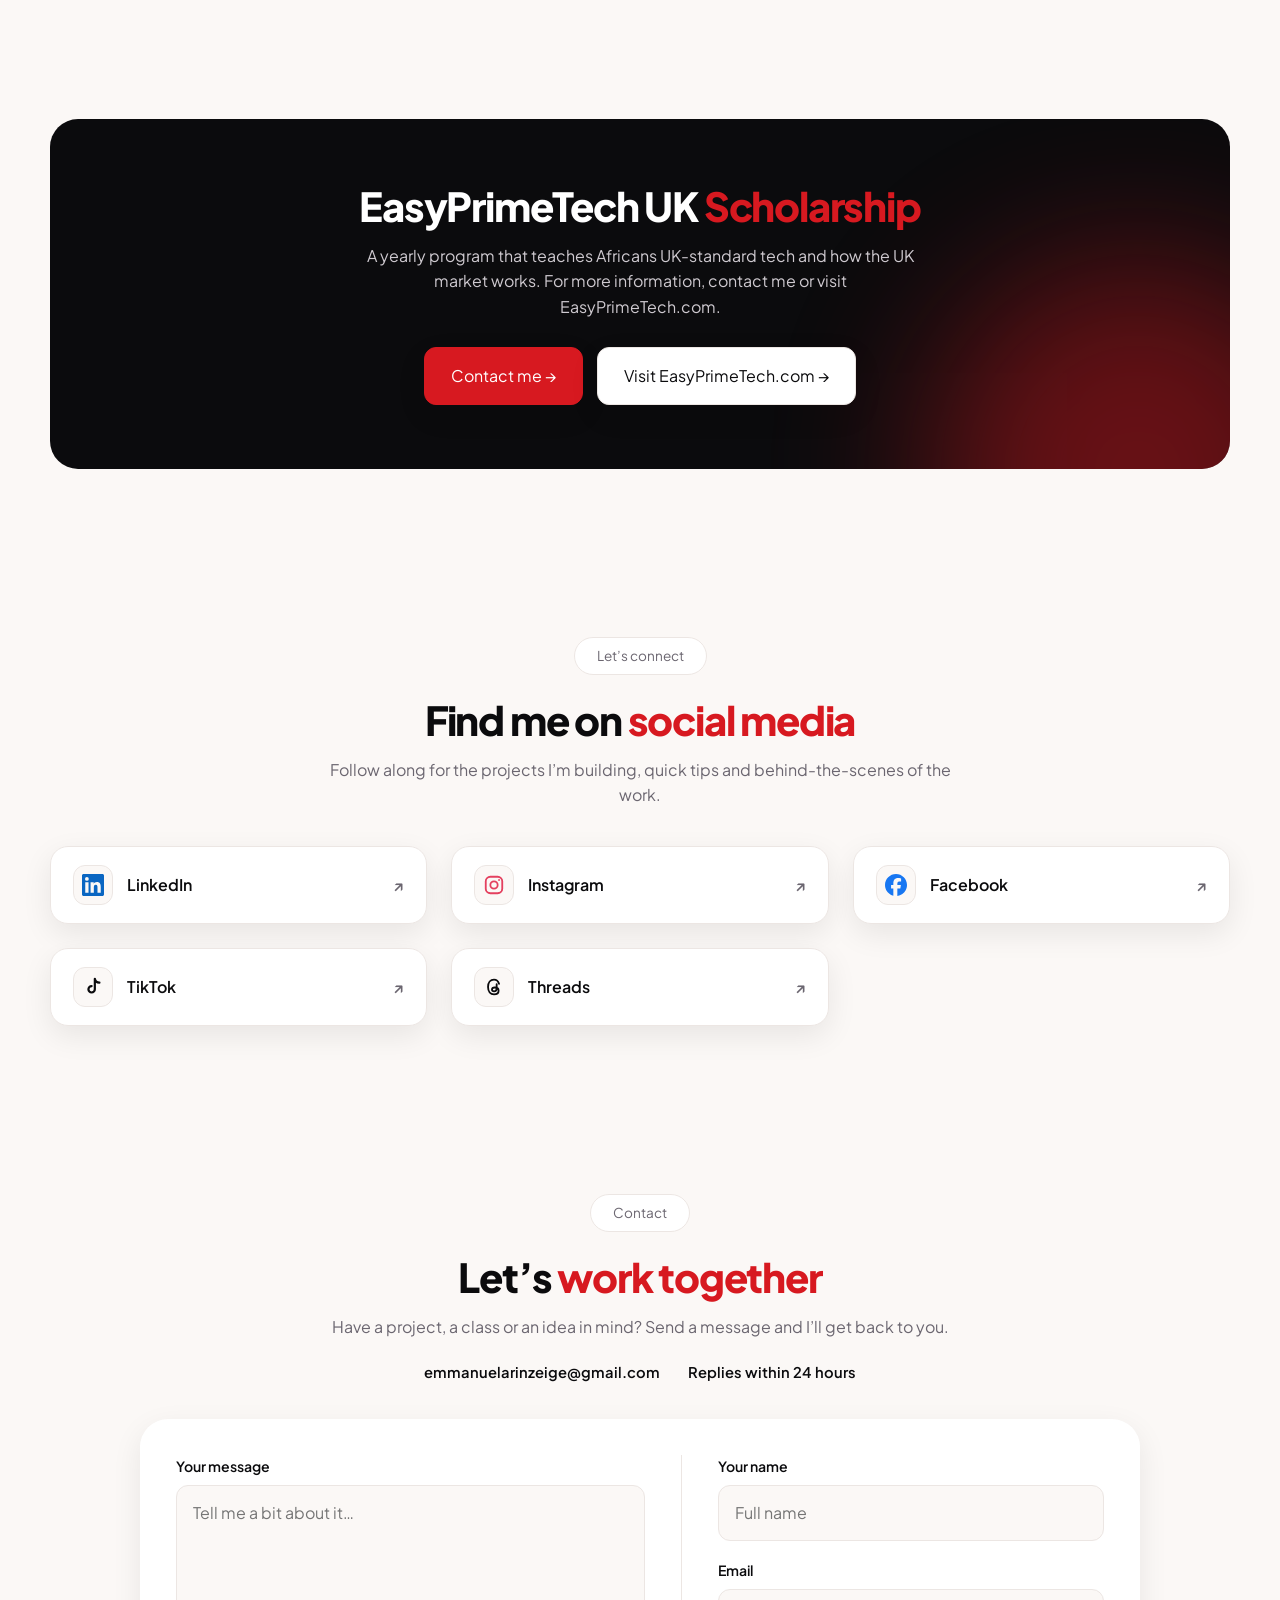
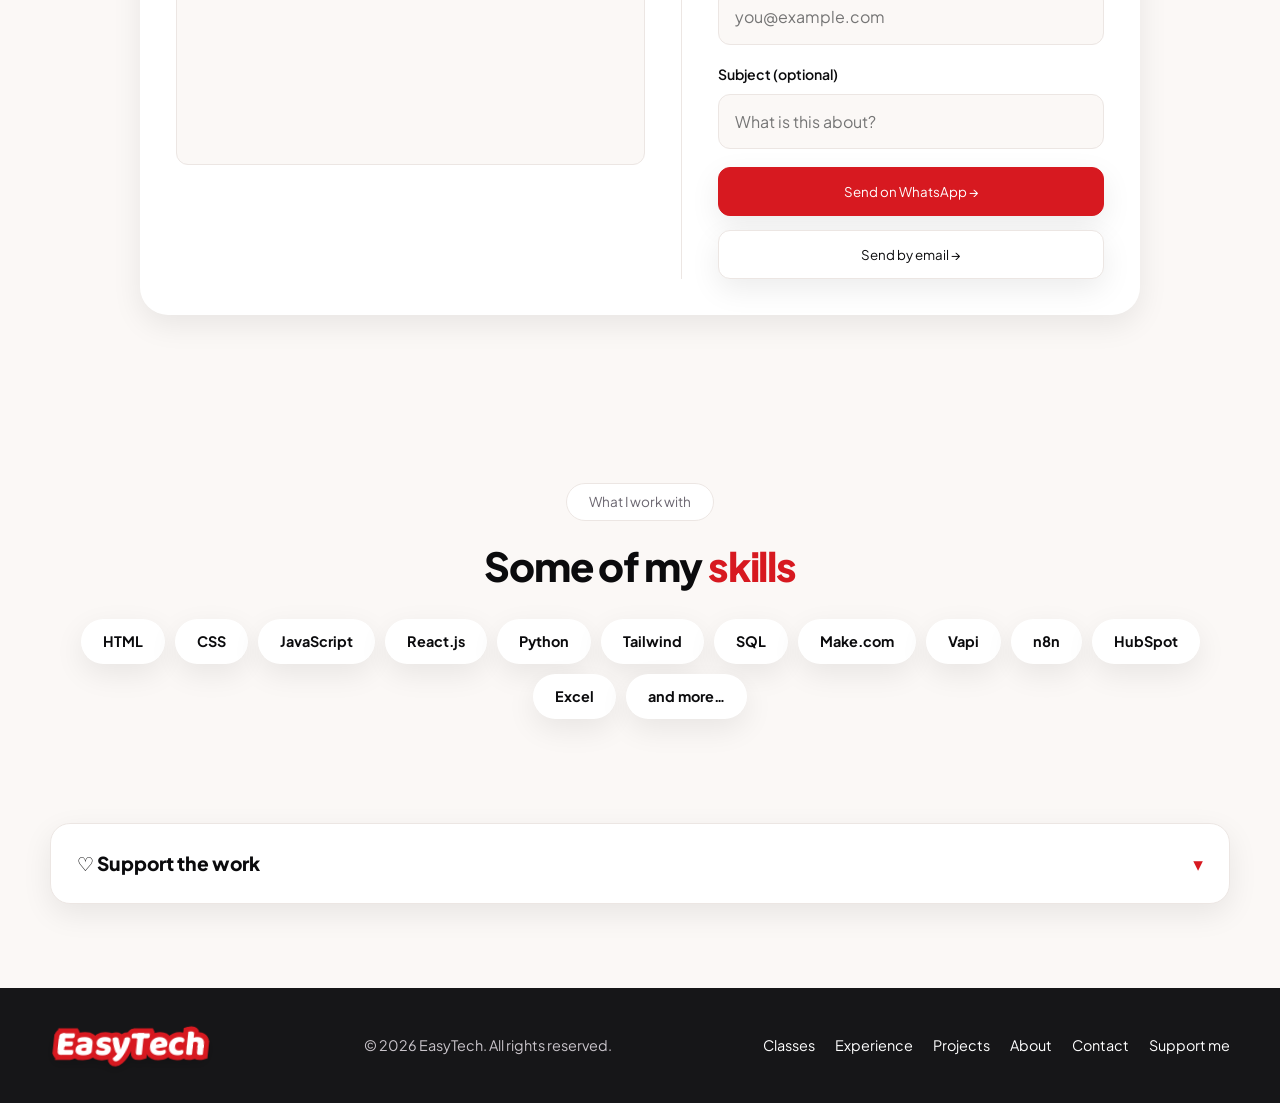
==== commit 2c276f03: "Remove header title from index.html Removed the header title 'EasyTech' from the HTML." ====
--- a/index.html
+++ b/index.html
@@ -17,7 +17,6 @@
     <header class="hero">
         <div class="w">
             <div class="hl">
-                <h1>EasyTech</h1>
                 <p class="mu">Software developer and educator, with a strong focus on AI/business automation and website
                     development.</p>
                 <div class="row"><a class="btn p" href="#projects">View My Work →</a><a class="btn" href="#contact">Hire
--- a/styles.css
+++ b/styles.css
@@ -1078,4 +1078,71 @@
 .sr i svg {
     width: 22px;
     height: 22px
-}+}
+
+.med img {
+    object-fit: contain;
+    background: #101012
+}
+
+.sk {
+    justify-content: center;
+    margin-top: 30px
+}
+
+.sk .chip {
+    cursor: default
+}
+
+.sk .chip:hover {
+    background: var(--ac);
+    color: #fff
+}
+
+.dd {
+    background: var(--sf);
+    border: 1px solid var(--ln);
+    border-radius: 20px;
+    box-shadow: var(--sh);
+    padding: 6px 26px
+}
+
+.dd summary {
+    cursor: pointer;
+    font-weight: 800;
+    font-size: 1.2rem;
+    padding: 18px 0;
+    list-style: none;
+    display: flex;
+    justify-content: space-between;
+    align-items: center
+}
+
+.dd summary::-webkit-details-marker {
+    display: none
+}
+
+.dd summary:after {
+    content: "▾";
+    color: var(--ac)
+}
+
+.dd[open] summary:after {
+    content: "▴"
+}
+
+.dd p {
+    margin-bottom: 14px
+}
+
+.dd .chips {
+    padding-bottom: 24px
+}
+
+.dg3 {
+    grid-template-columns: repeat(auto-fit, minmax(260px, 1fr))
+}
+
+.dg3 .med {
+    height: 190px
+}
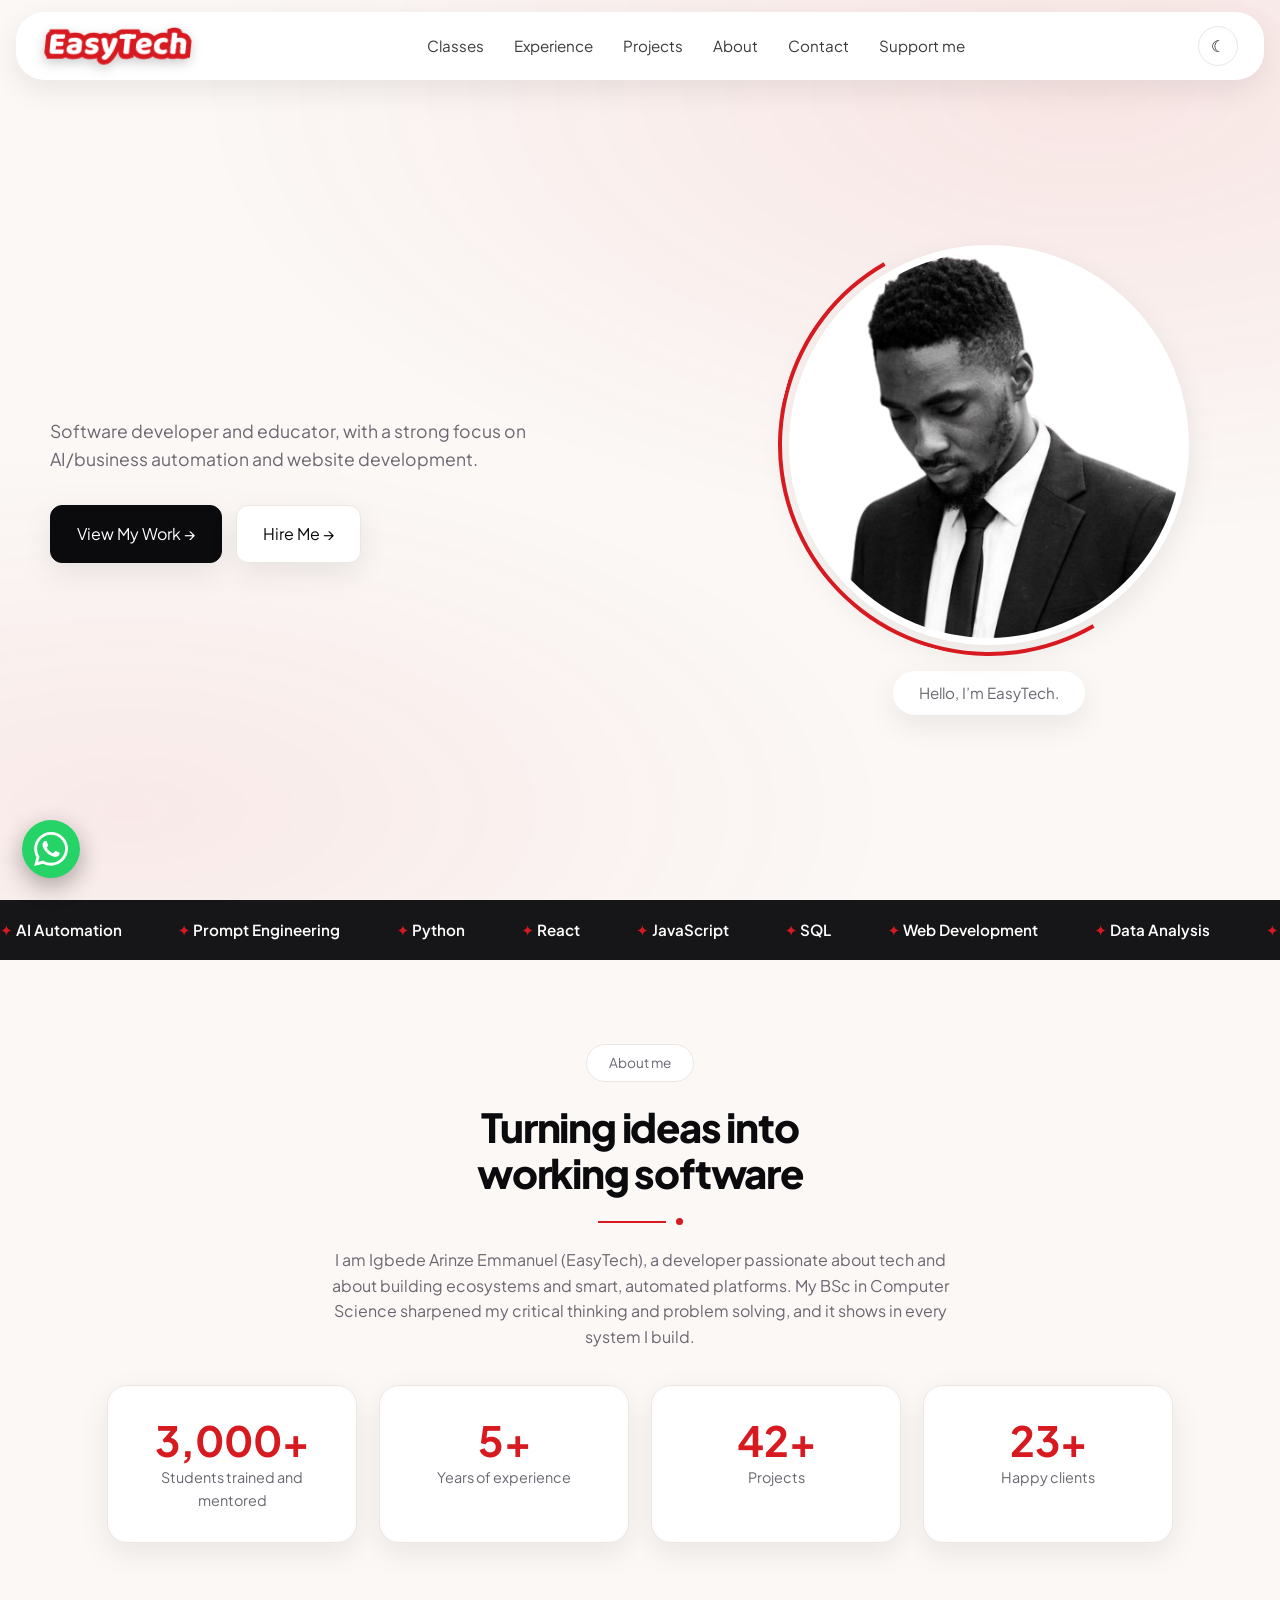
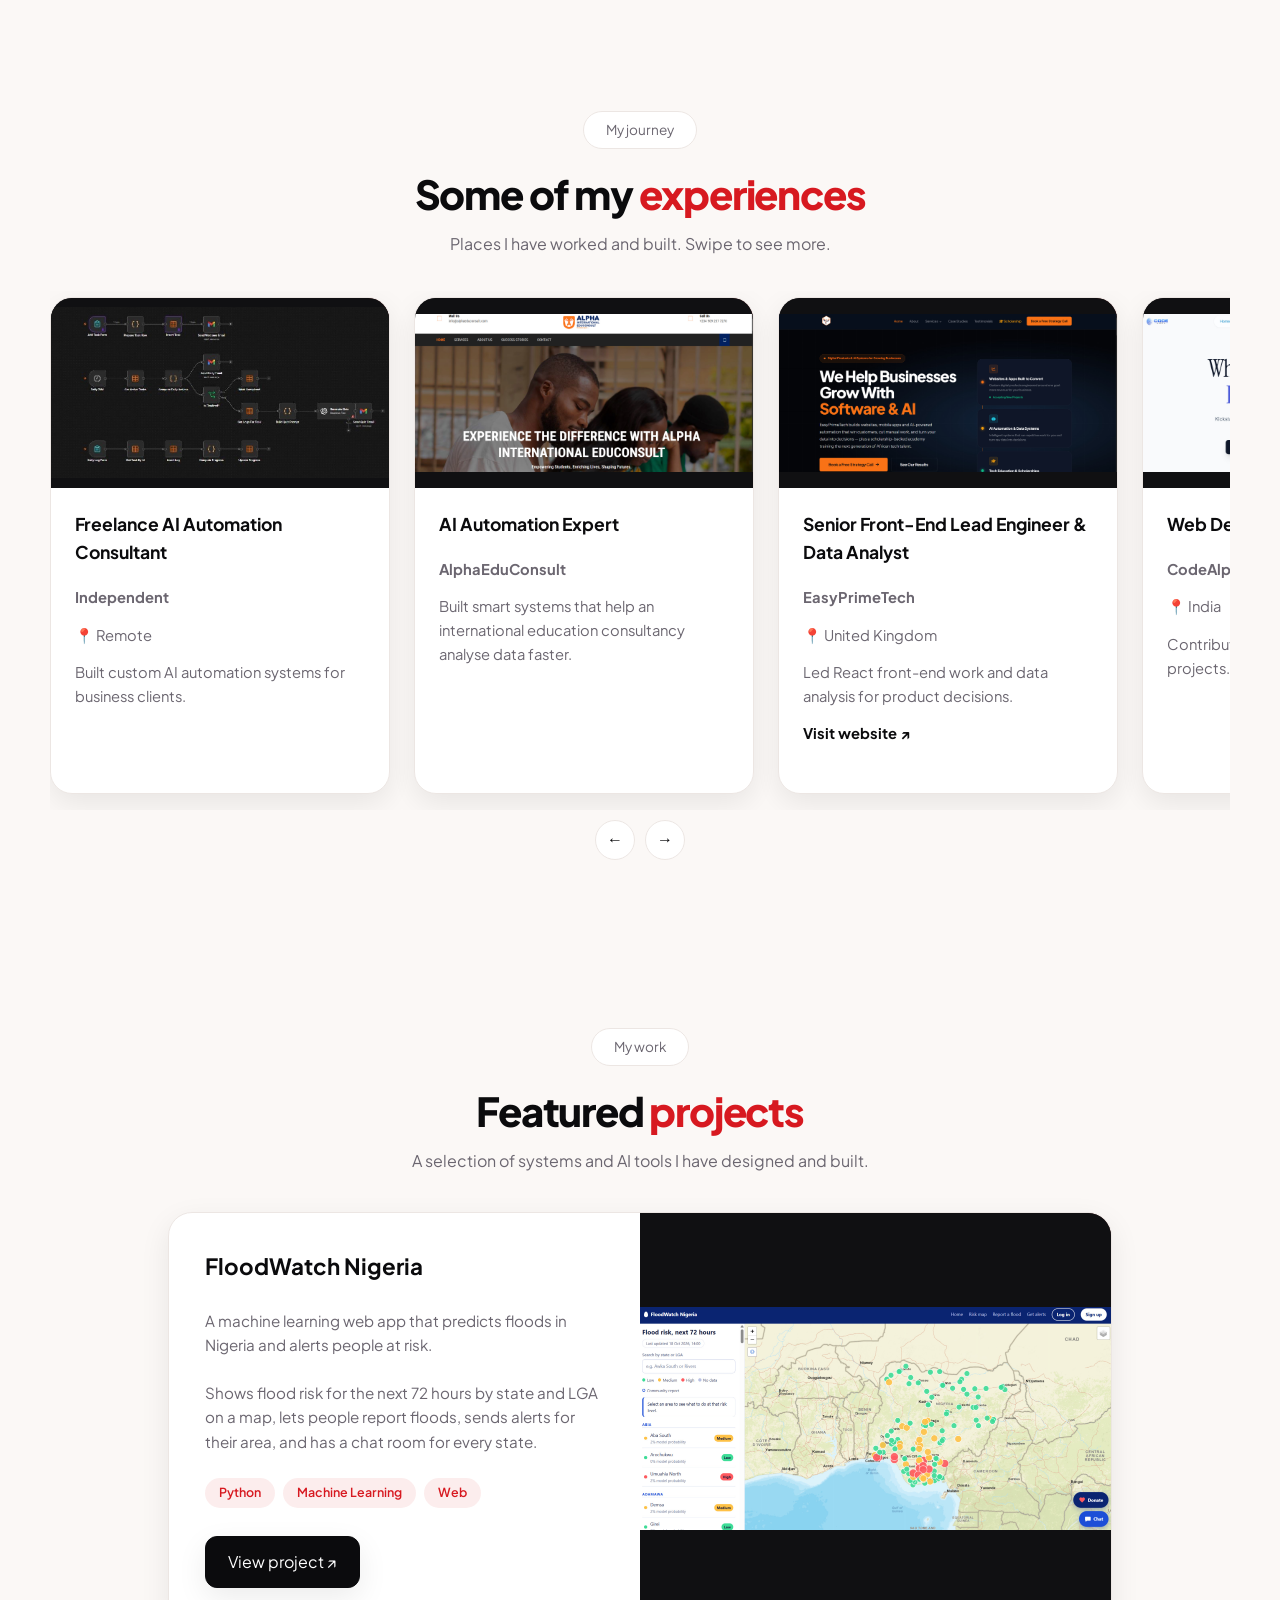
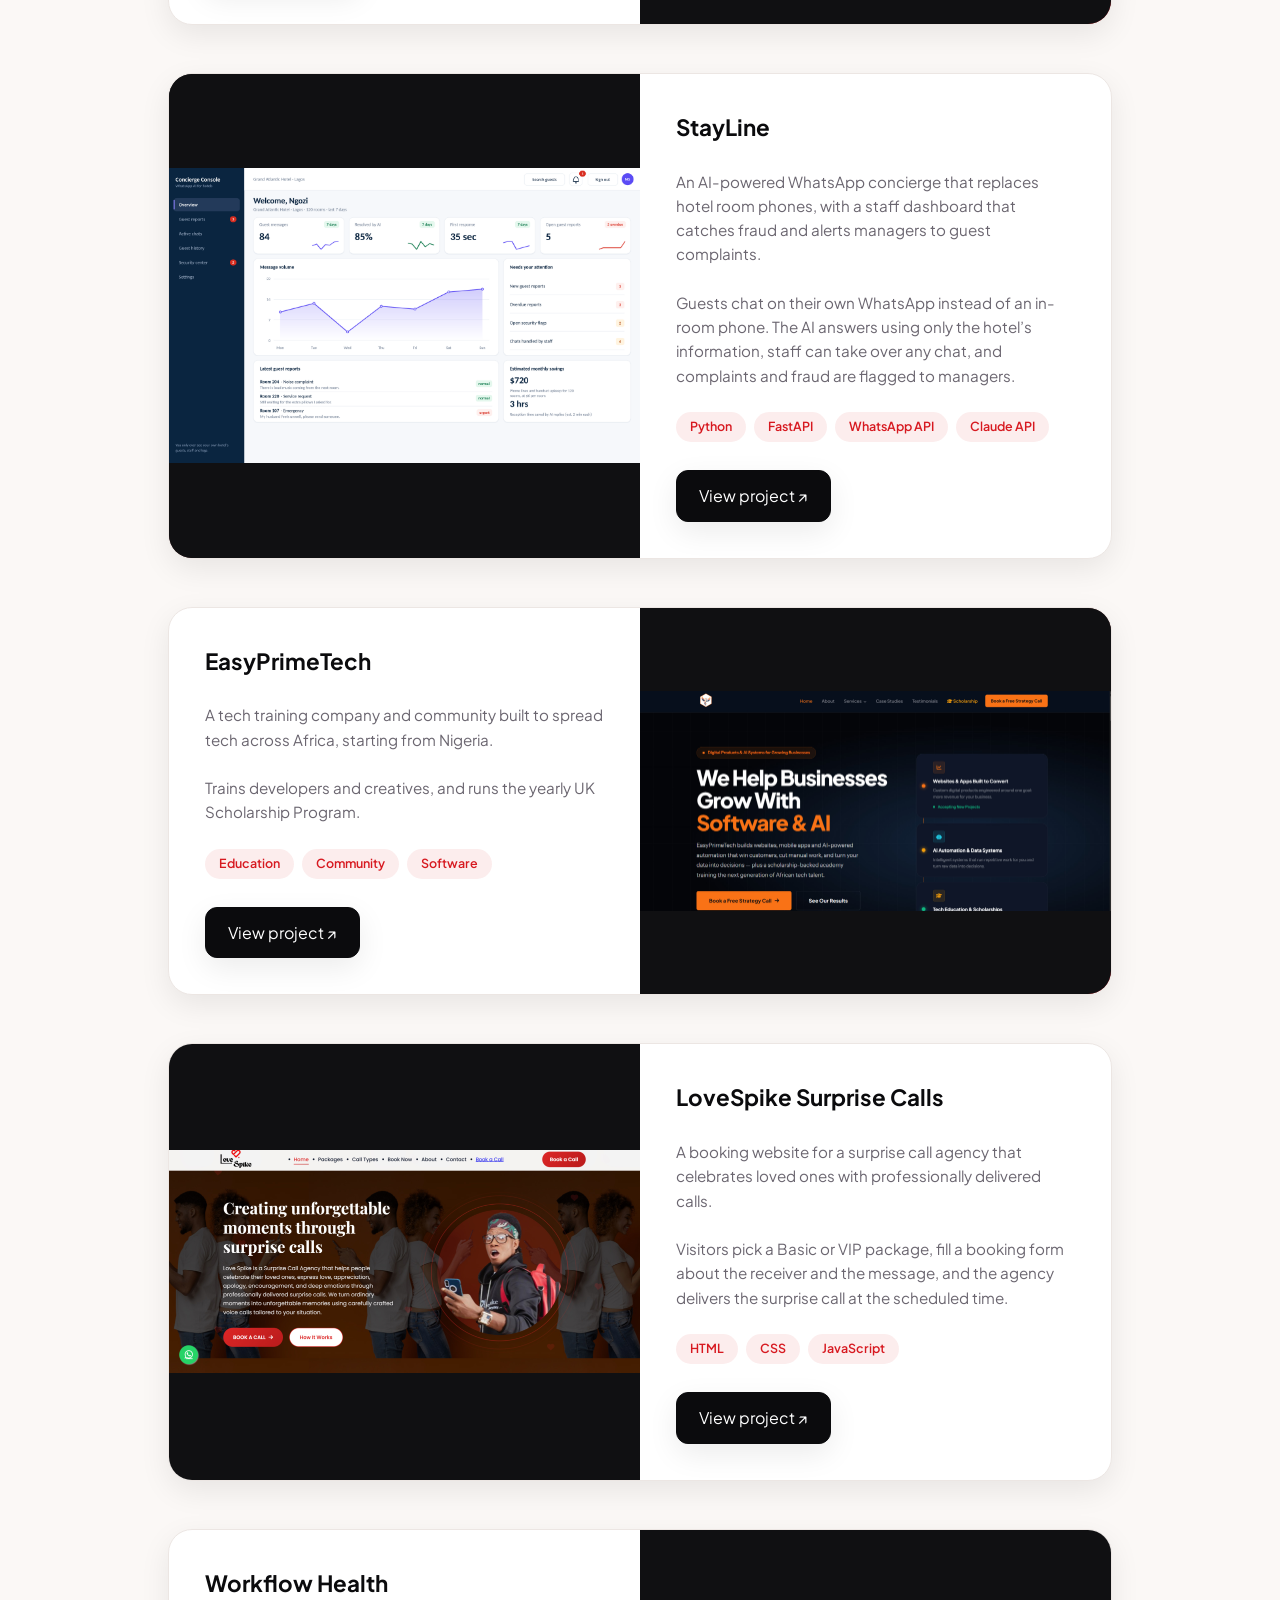
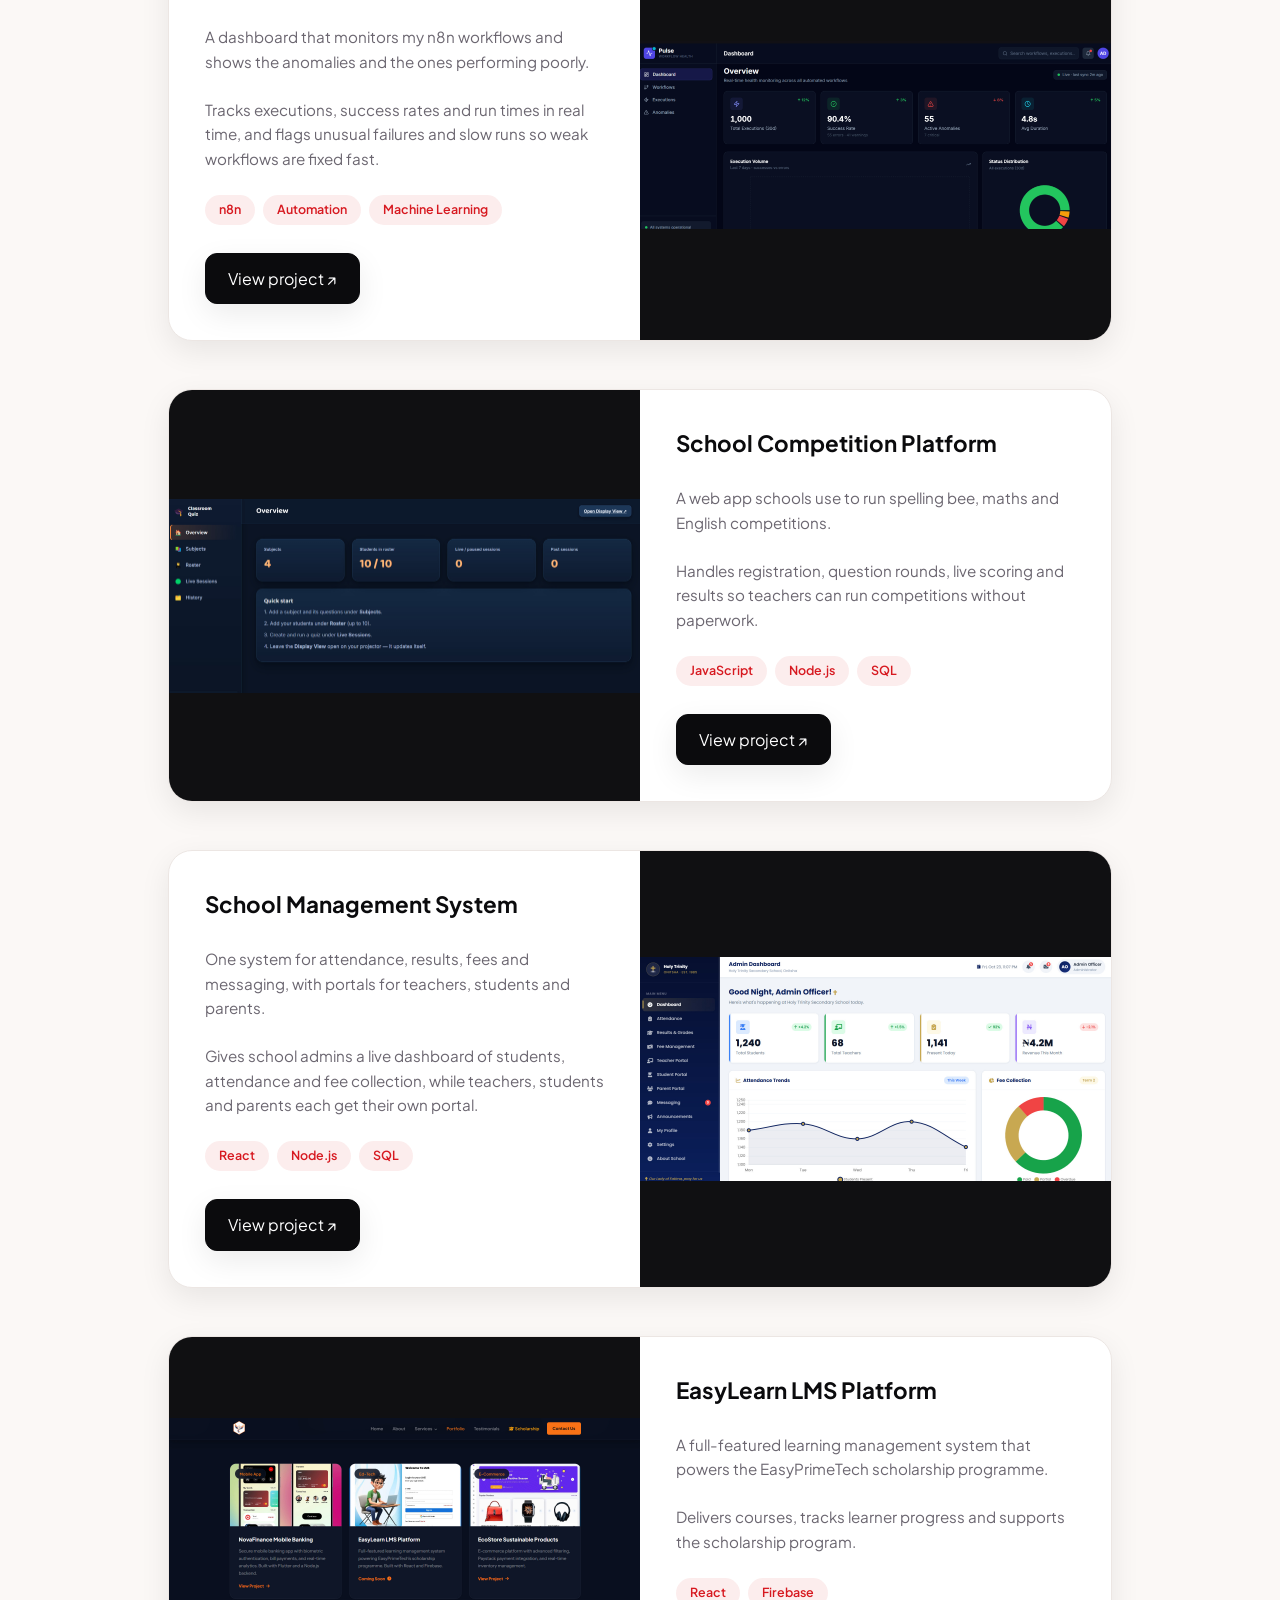
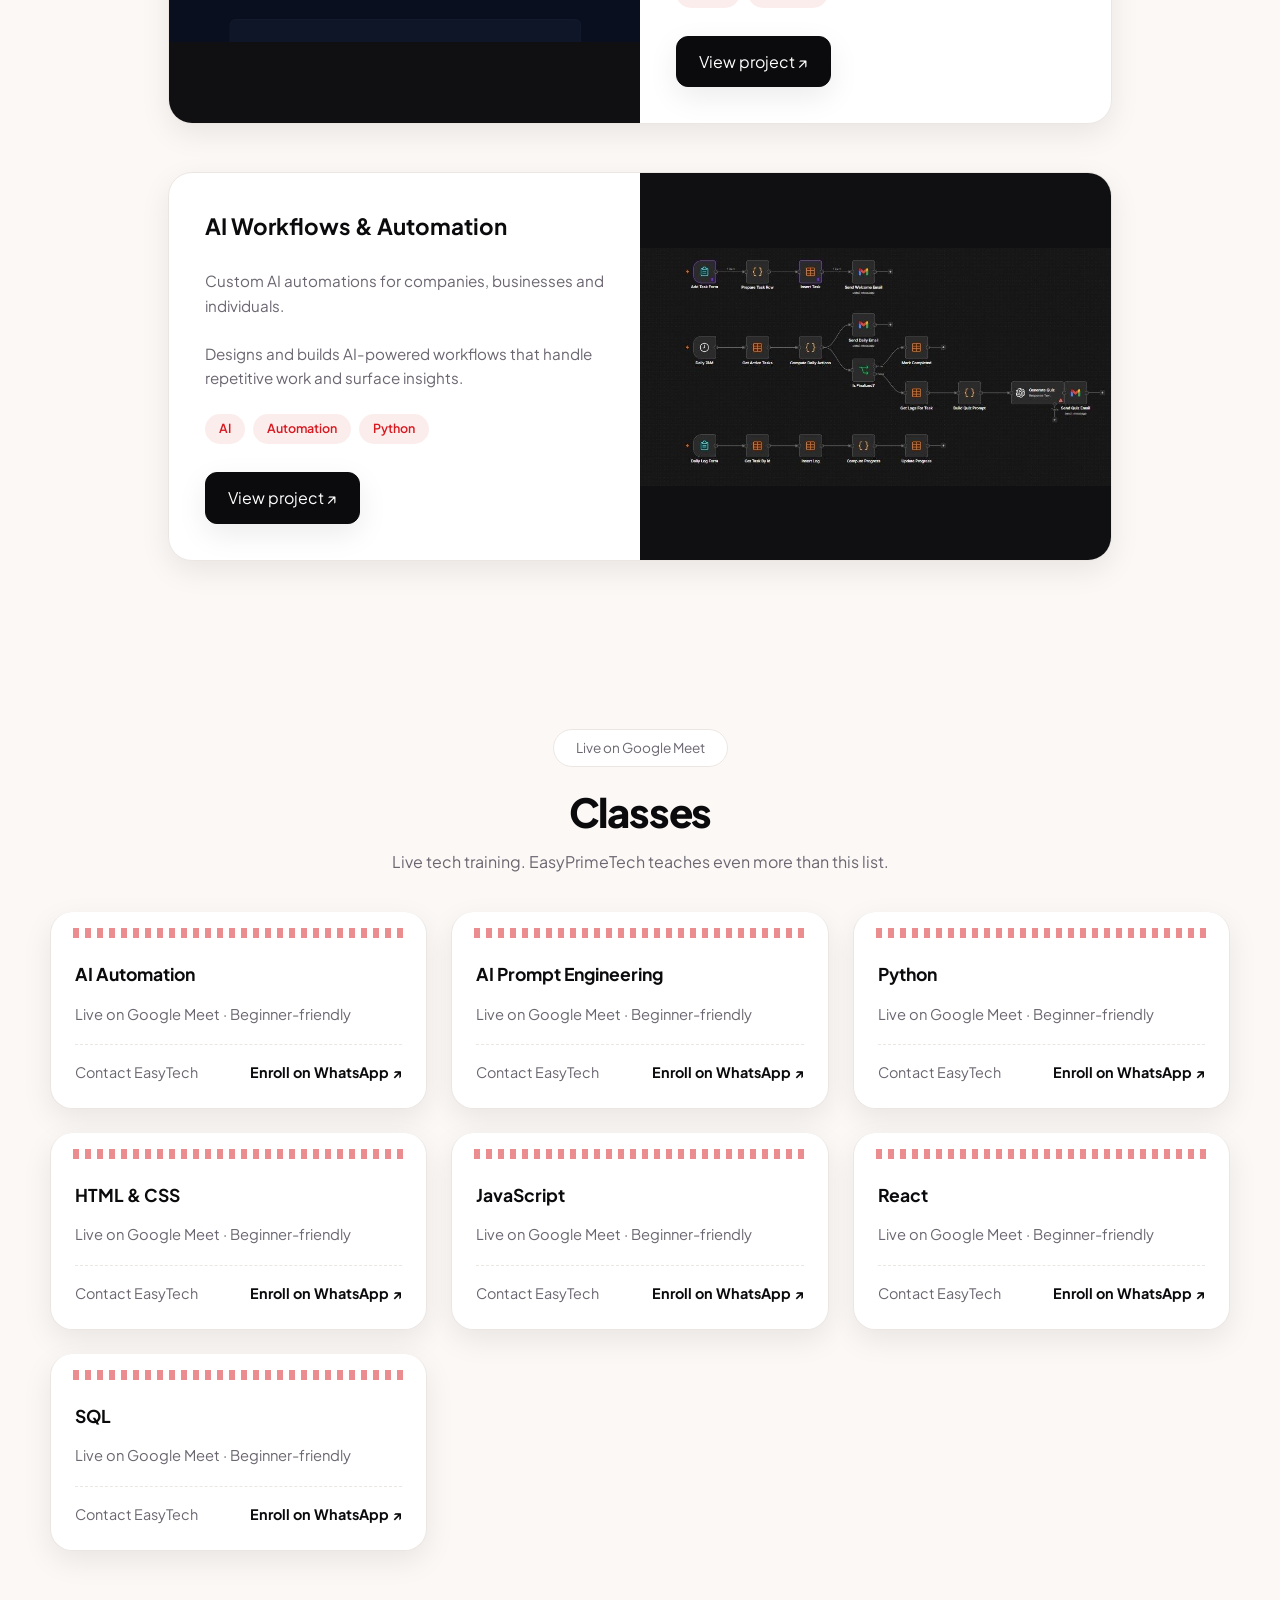
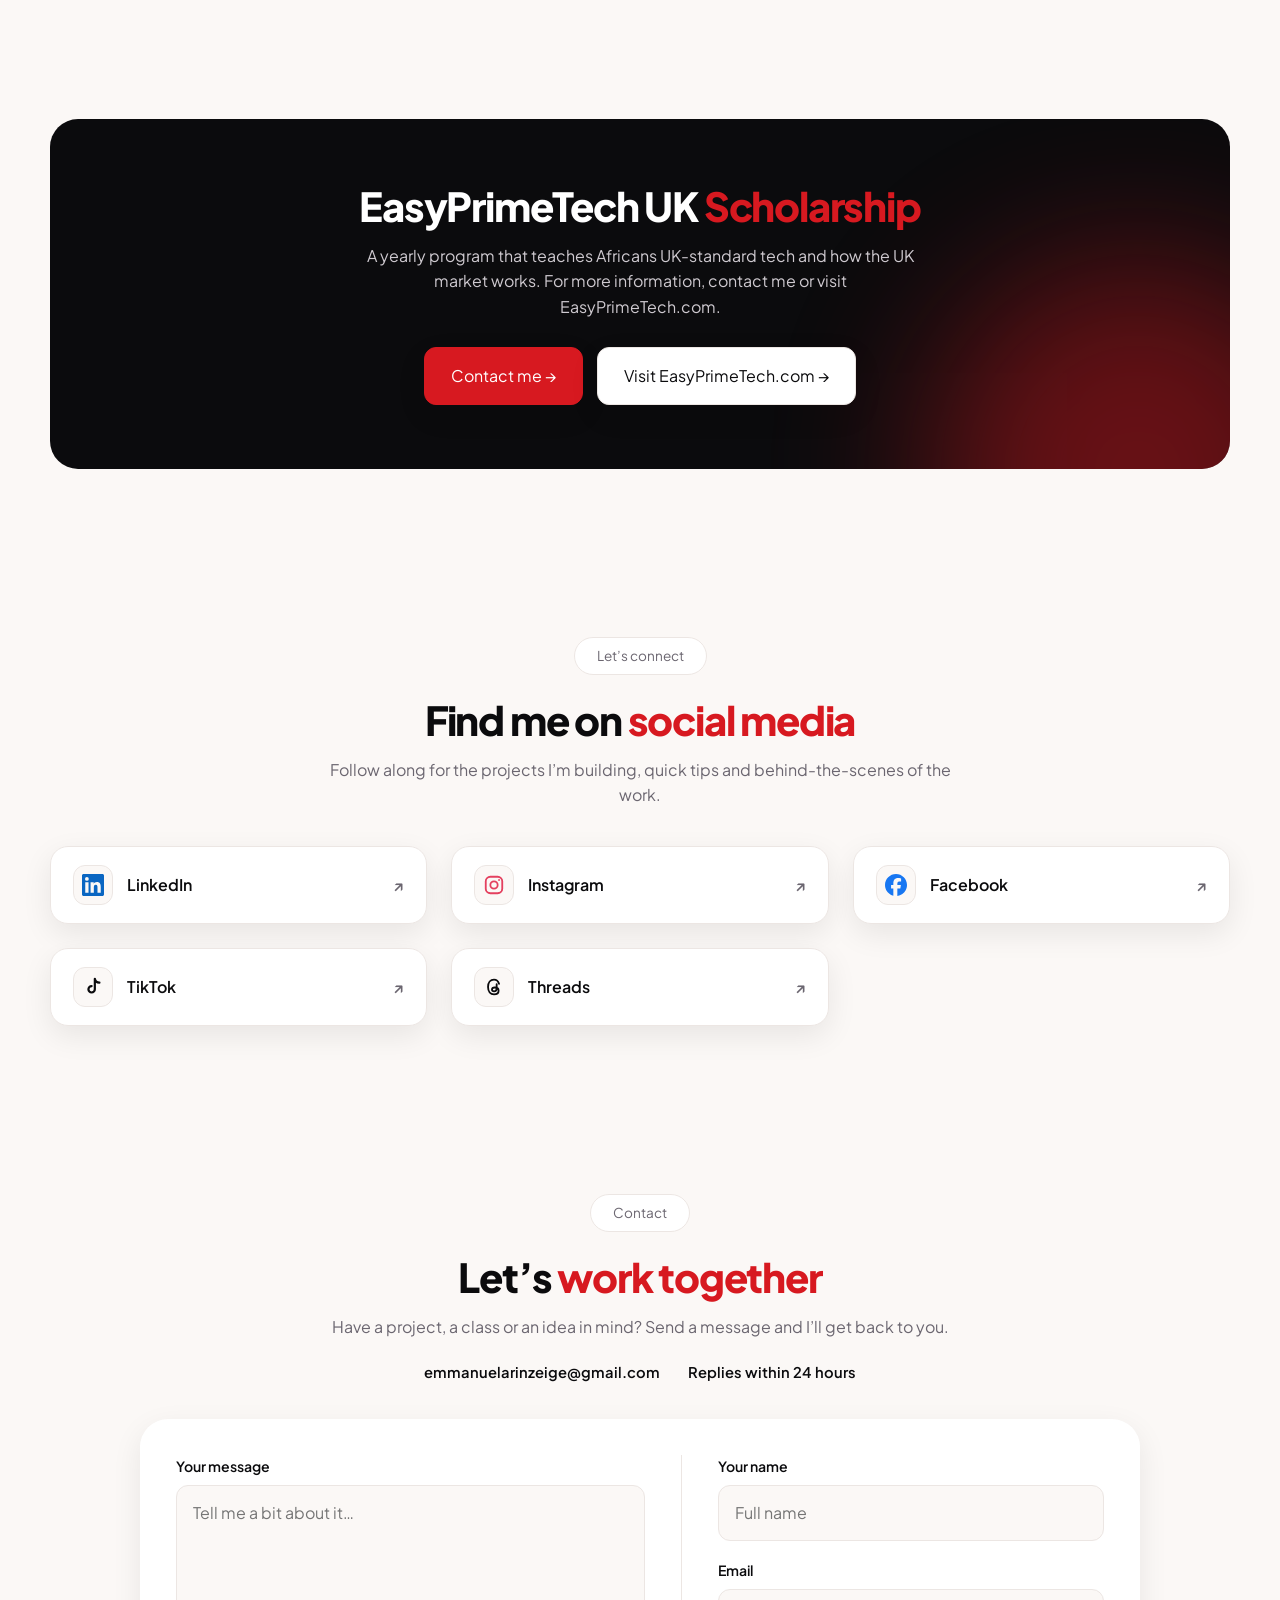
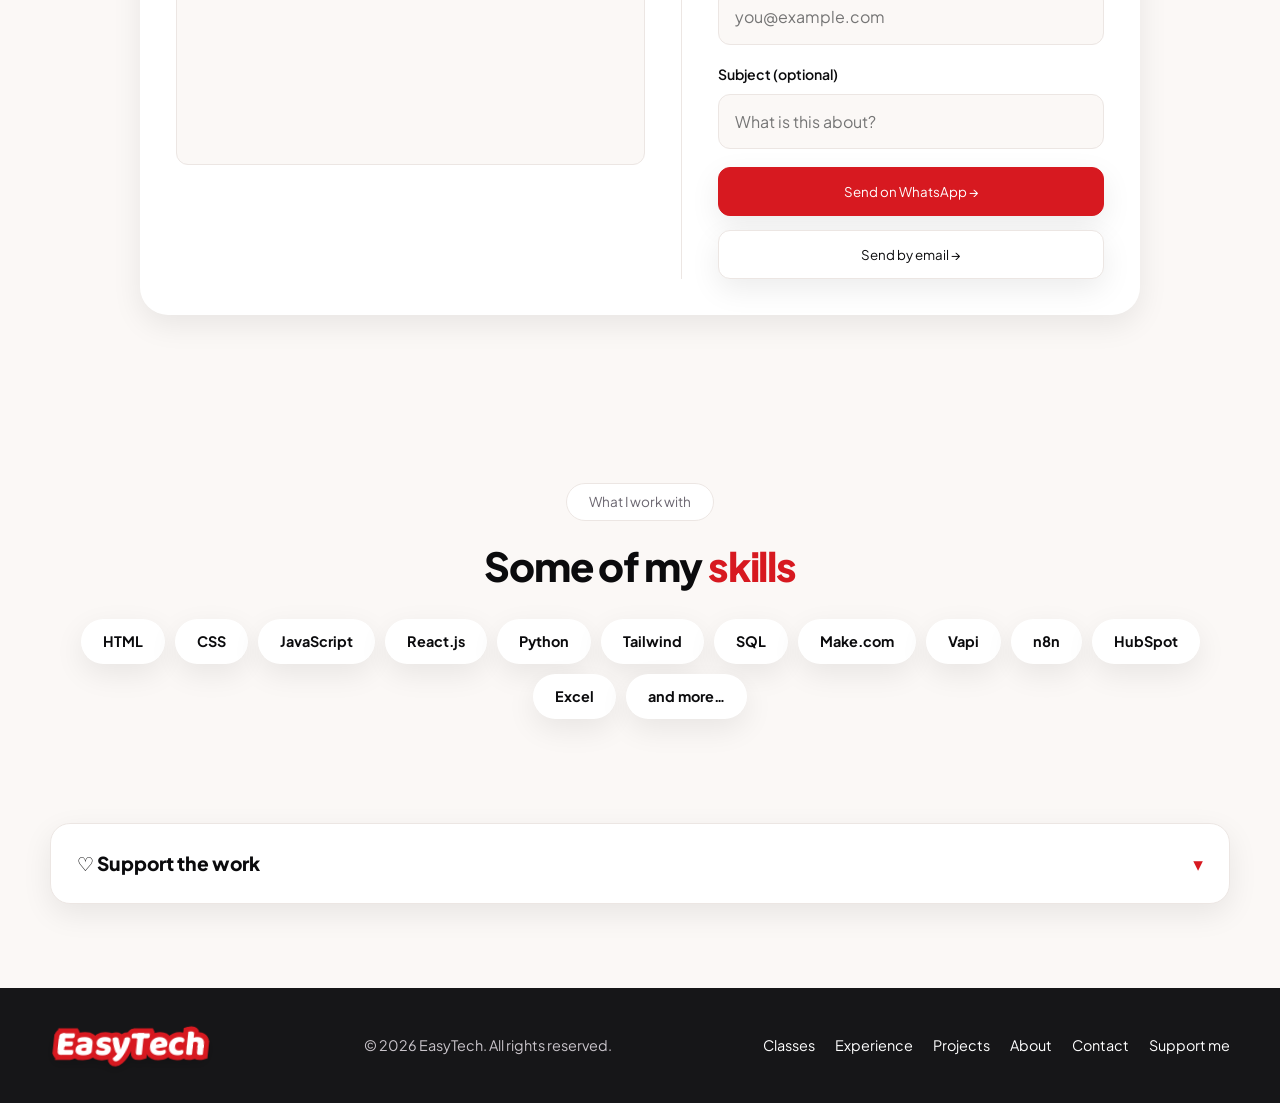
==== commit 255aa515: "Integrate Tawk.to live chat script Added Tawk.to script for live chat support." ====
--- a/index.html
+++ b/index.html
@@ -12,7 +12,19 @@
         rel="stylesheet">
     <link rel="stylesheet" href="styles.css">
 </head>
-
+<!--Start of Tawk.to Script-->
+<script type="text/javascript">
+var Tawk_API=Tawk_API||{}, Tawk_LoadStart=new Date();
+(function(){
+var s1=document.createElement("script"),s0=document.getElementsByTagName("script")[0];
+s1.async=true;
+s1.src='https://embed.tawk.to/6adc4ad046b5753470227227/1k5m88gdh';
+s1.charset='UTF-8';
+s1.setAttribute('crossorigin','*');
+s0.parentNode.insertBefore(s1,s0);
+})();
+</script>
+<!--End of Tawk.to Script-->
 <body>
     <header class="hero">
         <div class="w">
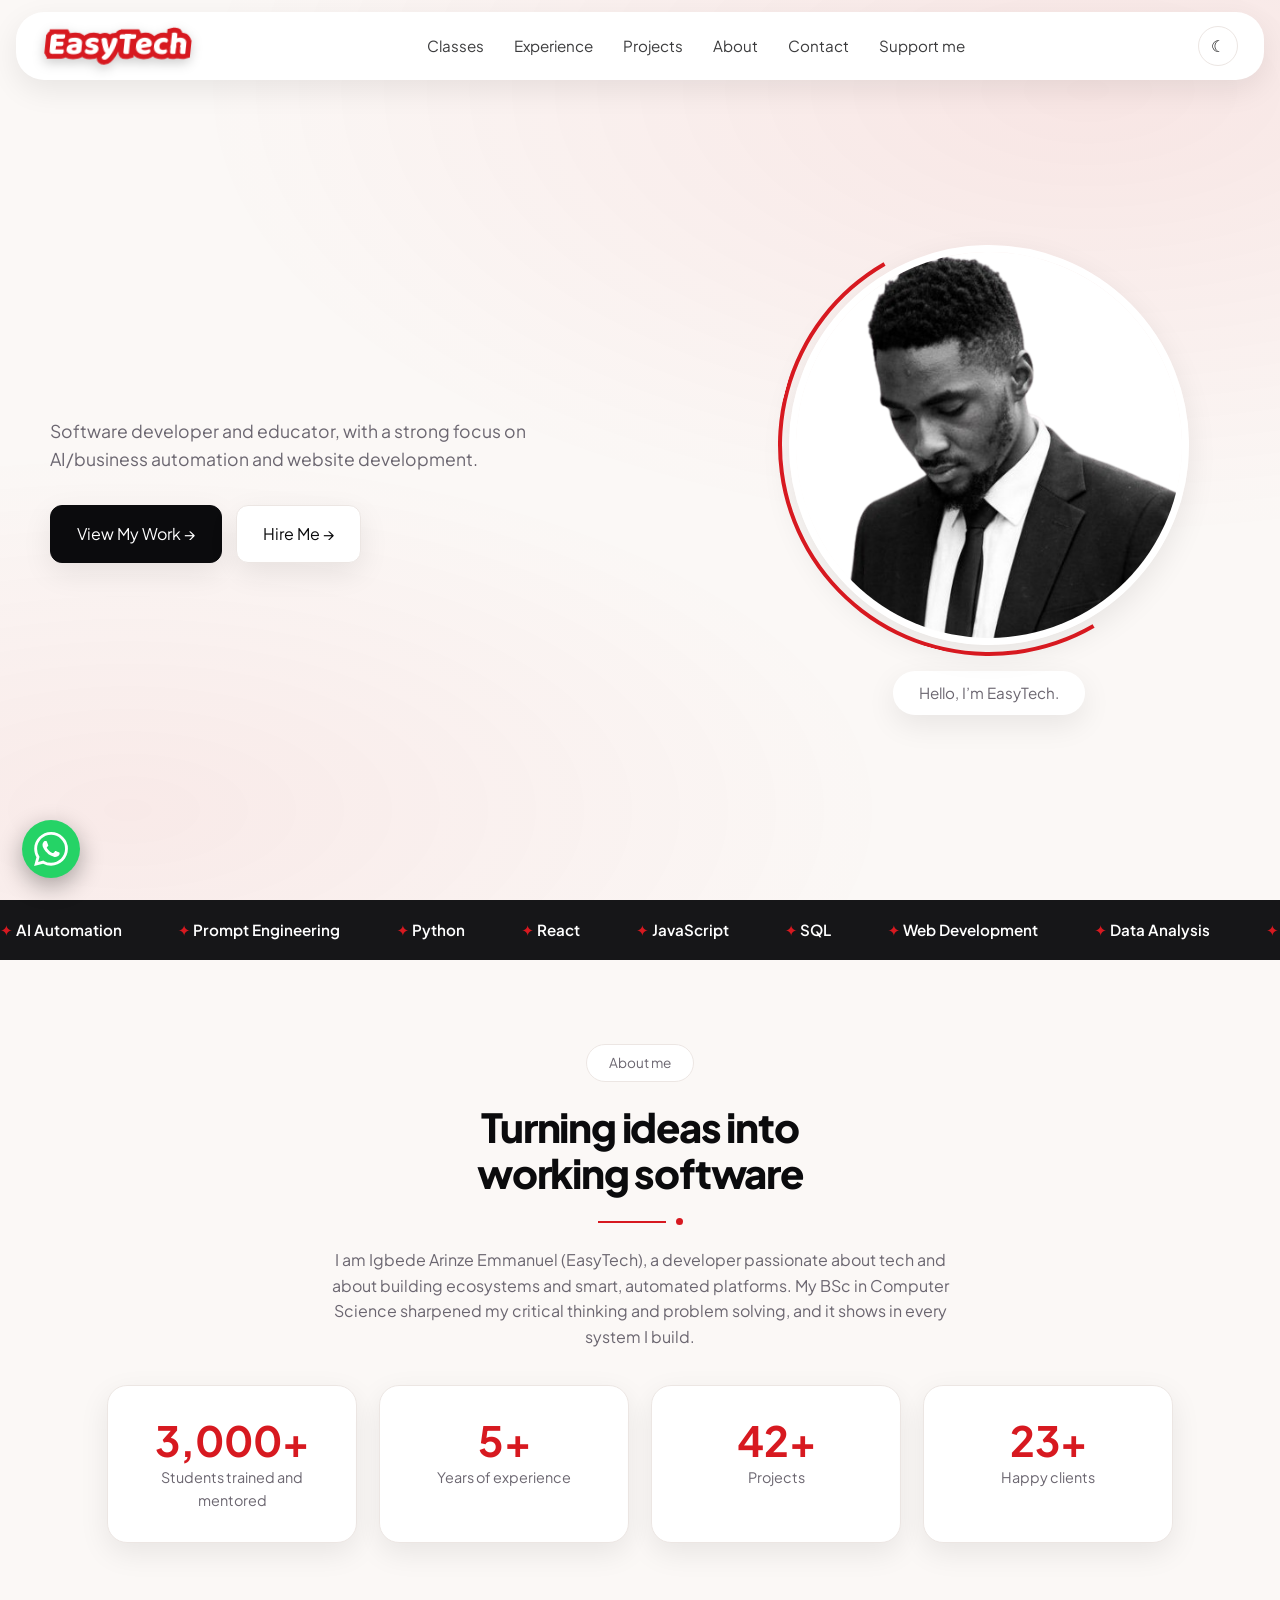
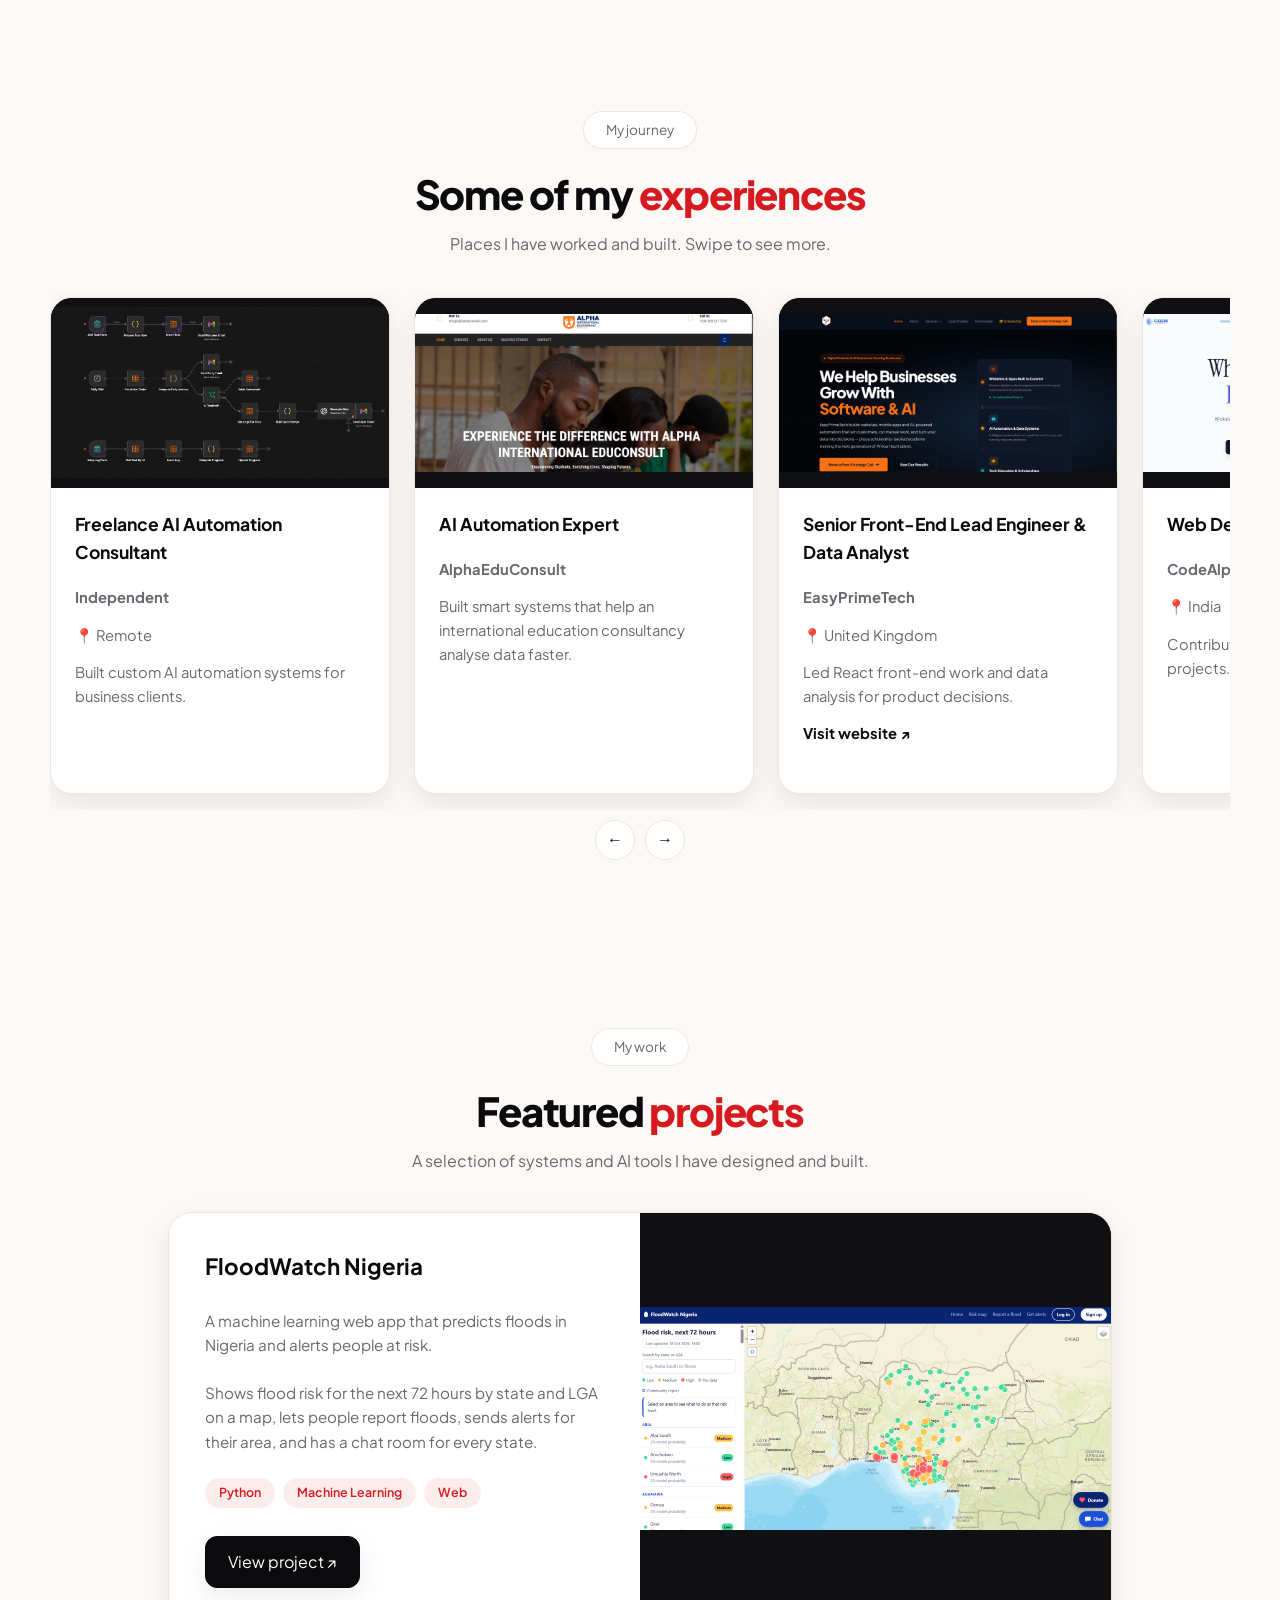
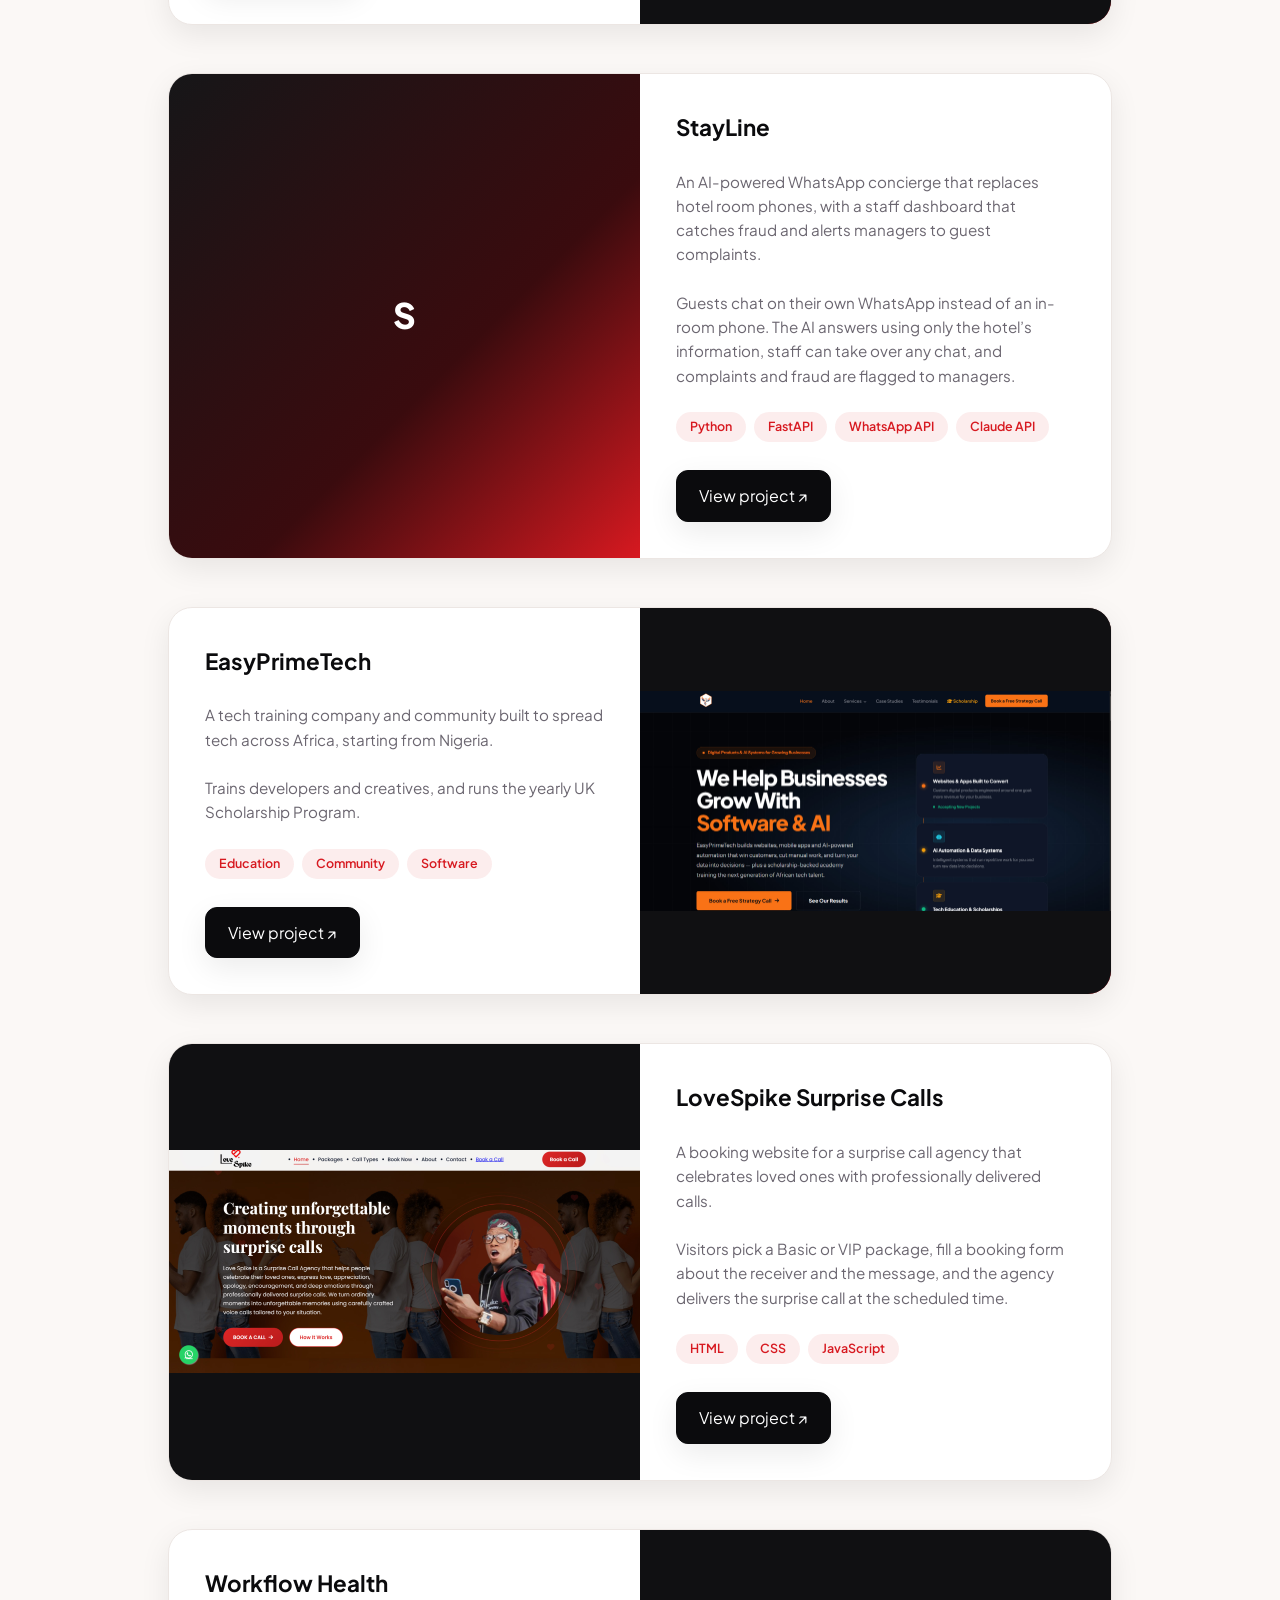
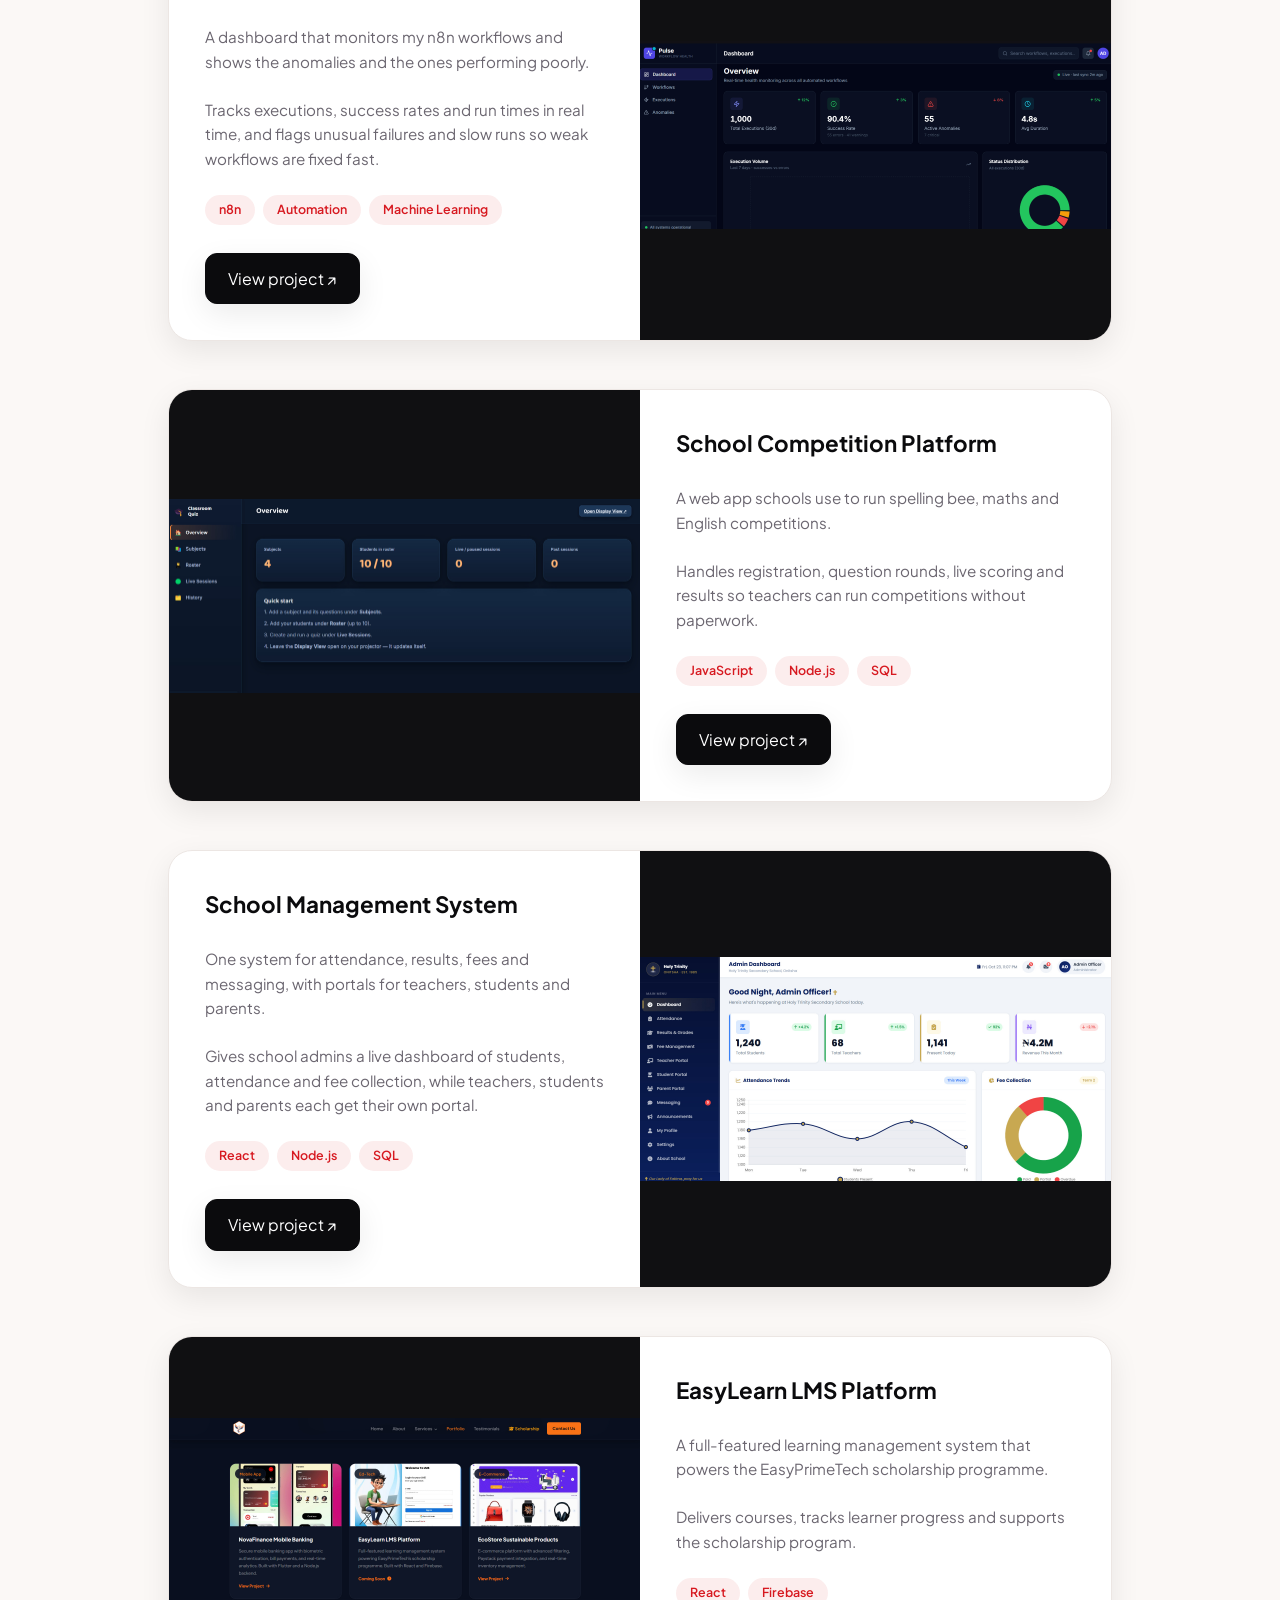
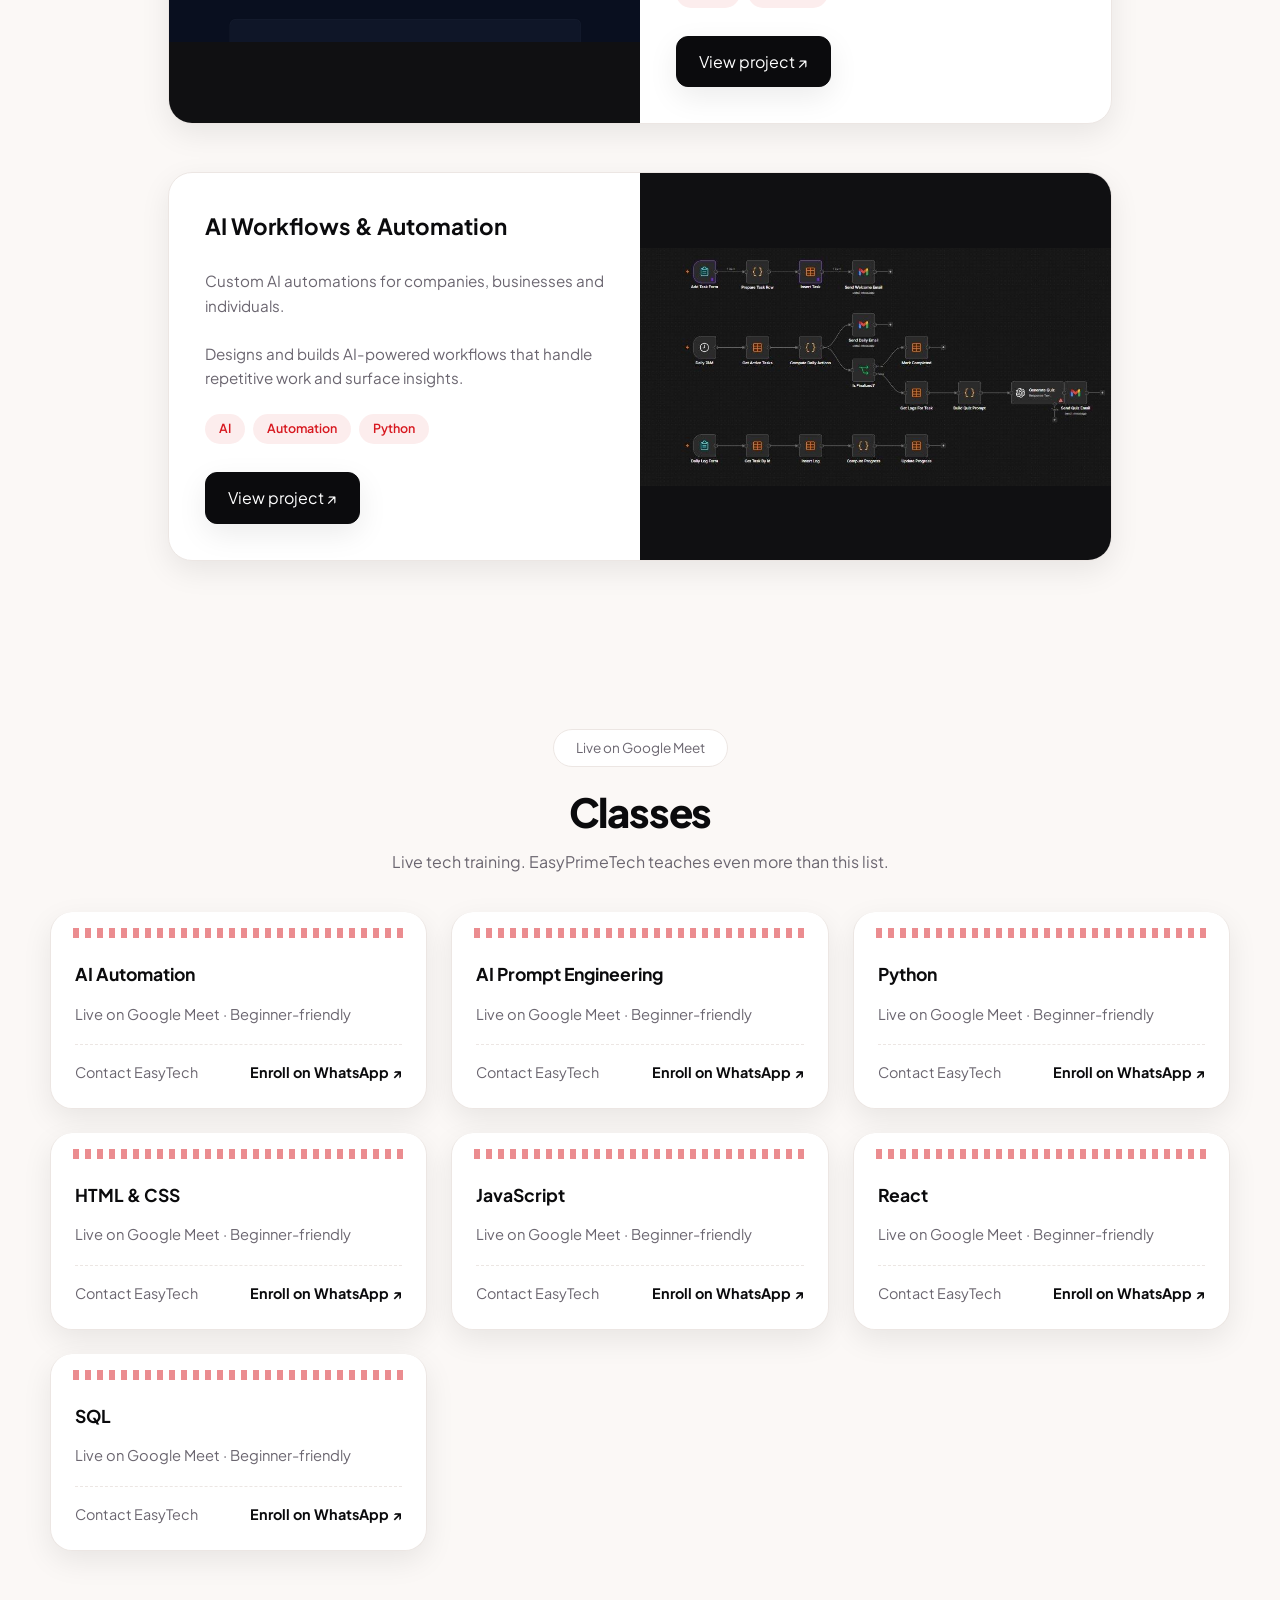
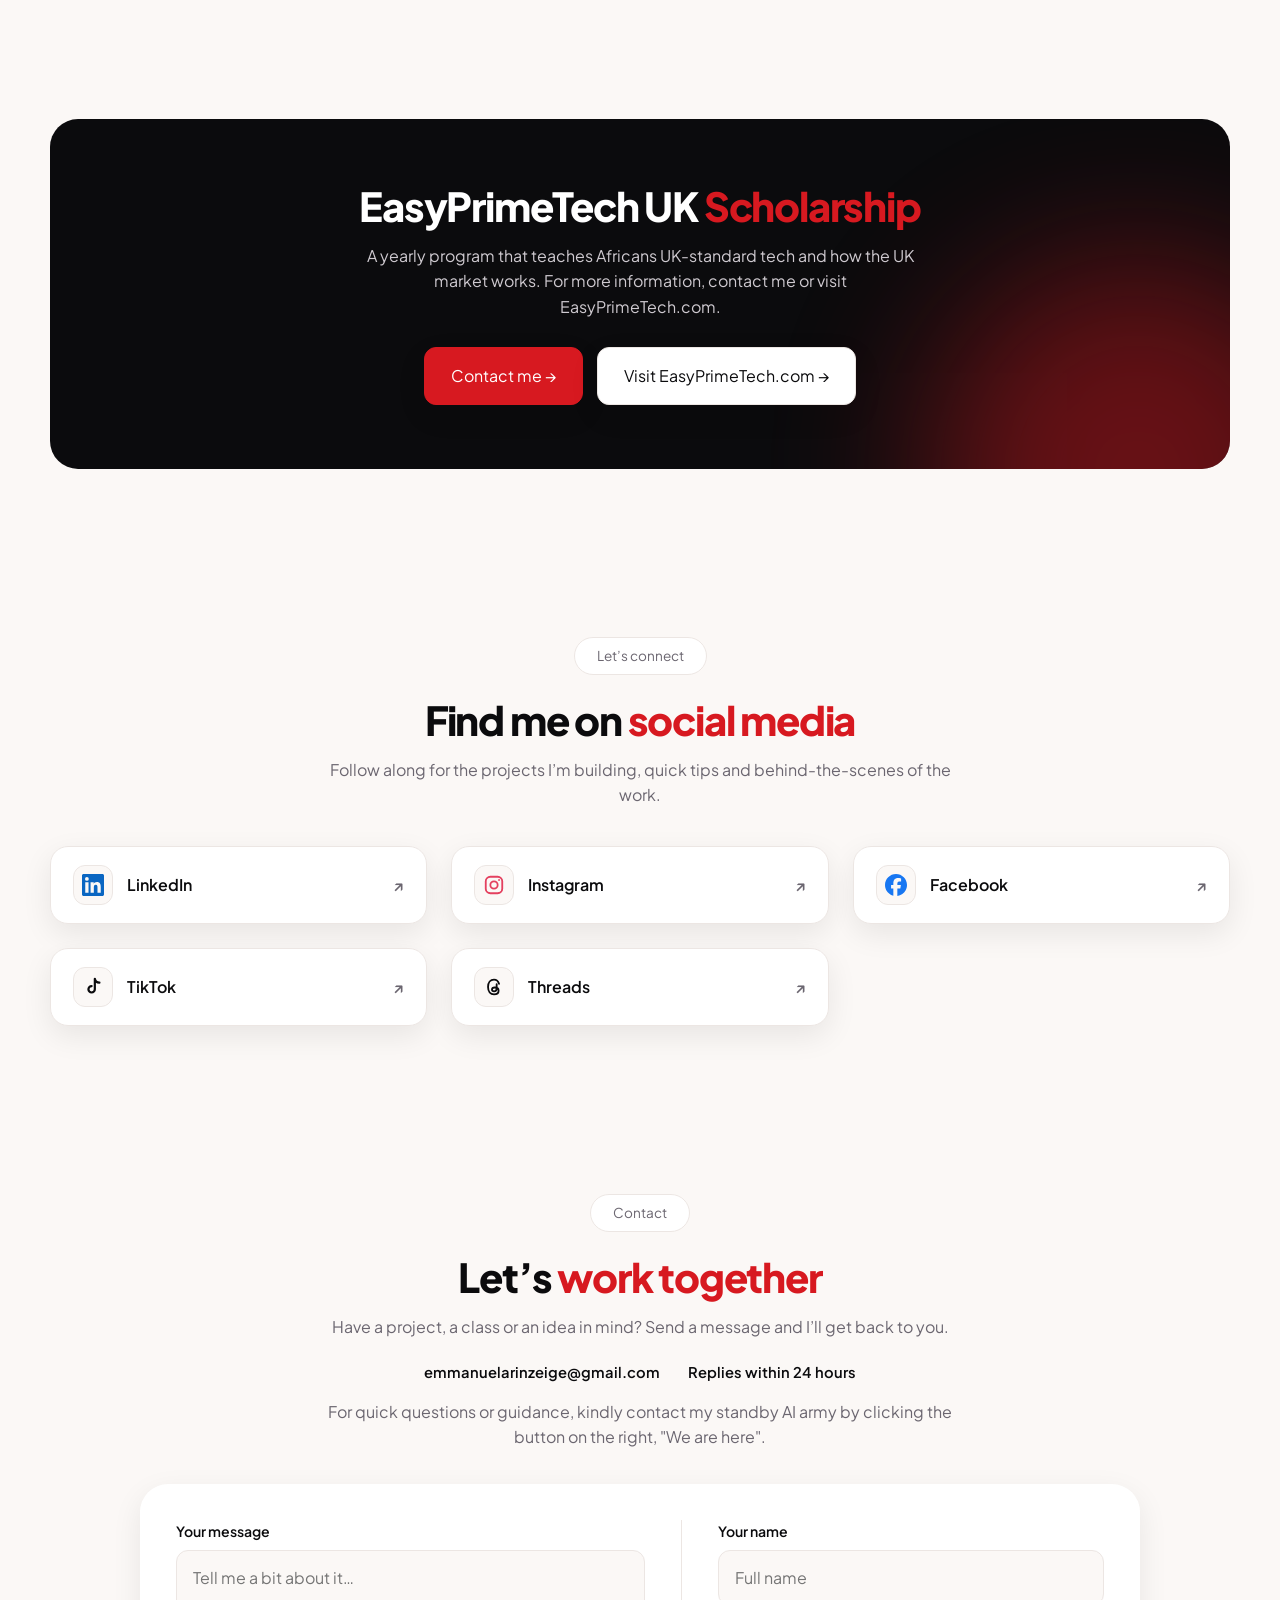
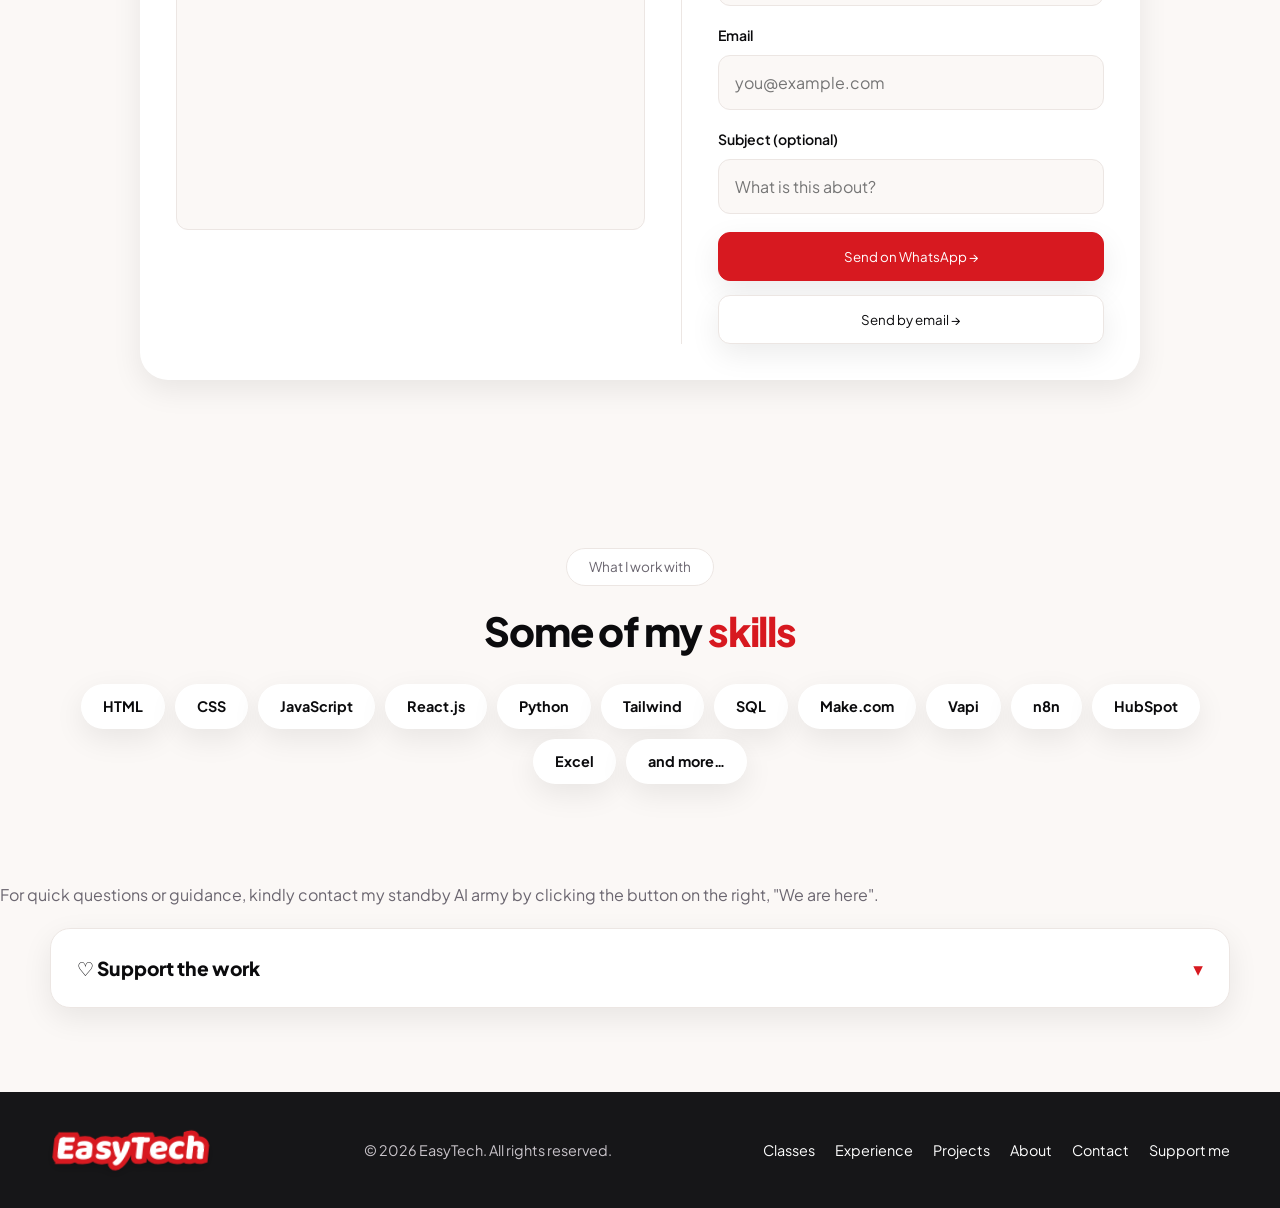
==== commit 996b9885: "Add contact guidance paragraph in index.html Added a paragraph for quick questions or guidance regar" ====
--- a/index.html
+++ b/index.html
@@ -109,6 +109,7 @@
             <h2>Let’s <em>work together</em></h2>
             <p class="mu">Have a project, a class or an idea in mind? Send a message and I’ll get back to you.</p>
             <div class="ci"><span>emmanuelarinzeige@gmail.com</span><span>Replies within 24 hours</span></div>
+            <p class="mu" style="margin-top:14px">For quick questions or guidance, kindly contact my standby AI army by clicking the button on the right, "We are here".</p>
             <form class="cm">
                 <div><label for="fm">Your message</label><textarea id="fm" maxlength="5000"
                         placeholder="Tell me a bit about it…"></textarea></div>
@@ -132,6 +133,7 @@
                     class="chip">HubSpot</span><span class="chip">Excel</span><span class="chip">and more…</span></div>
         </div>
     </section>
+    <p class="mu" style="margin-top:14px">For quick questions or guidance, kindly contact my standby AI army by clicking the button on the right, "We are here".</p>
     <section id="support" style="padding-top:20px">
         <div class="w">
             <details class="dd" id="sd">
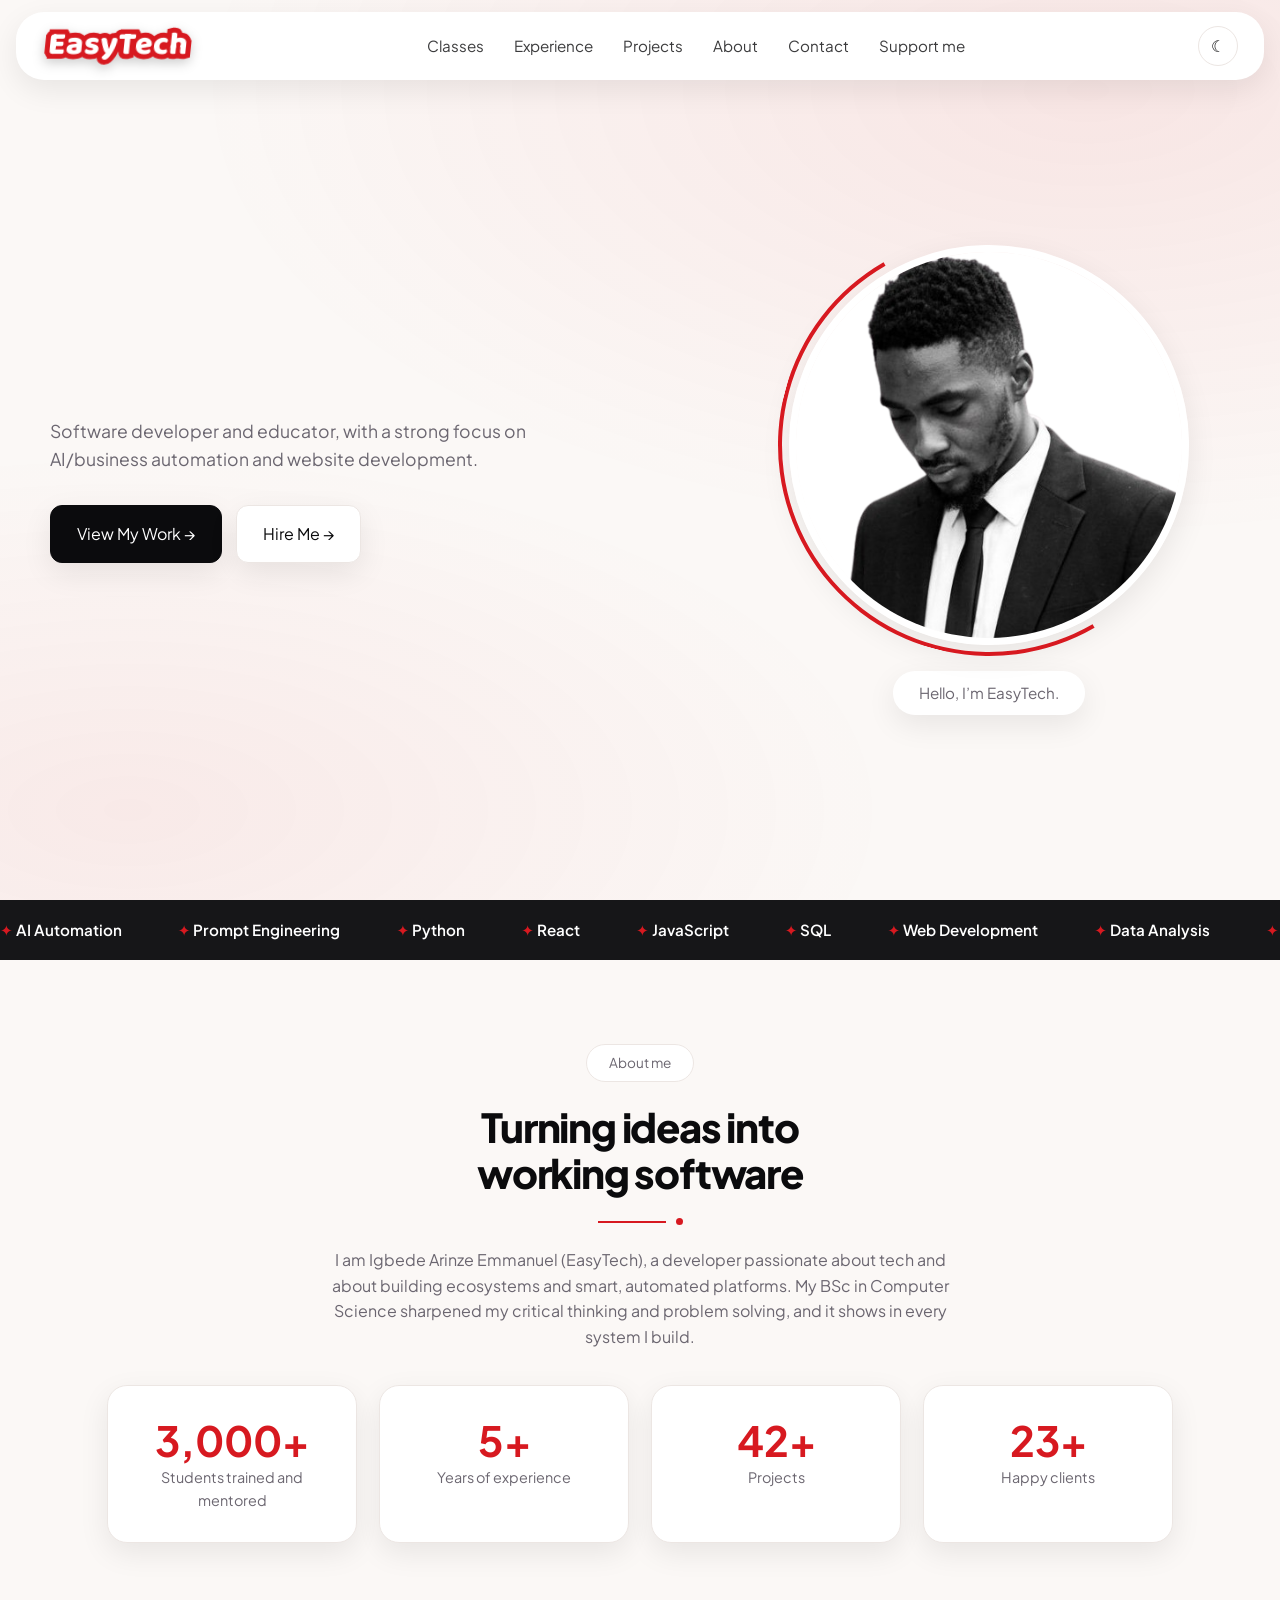
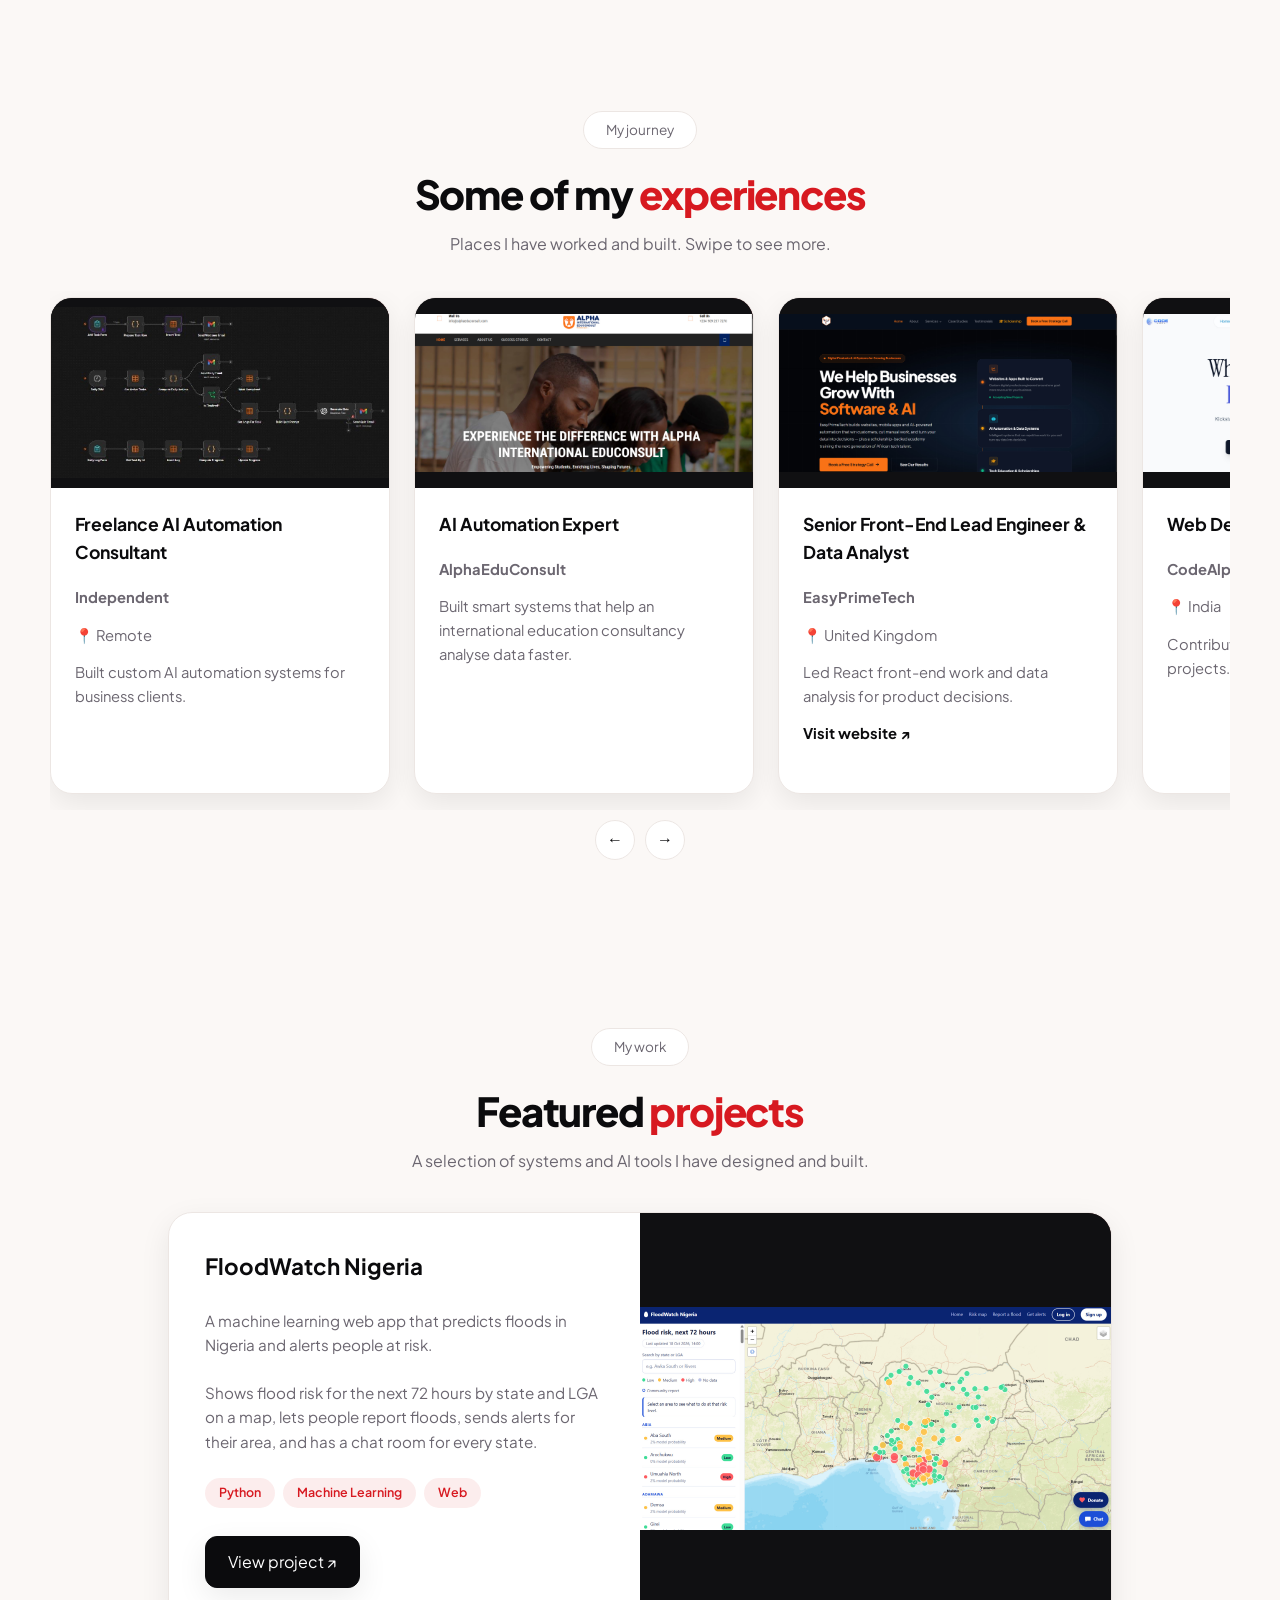
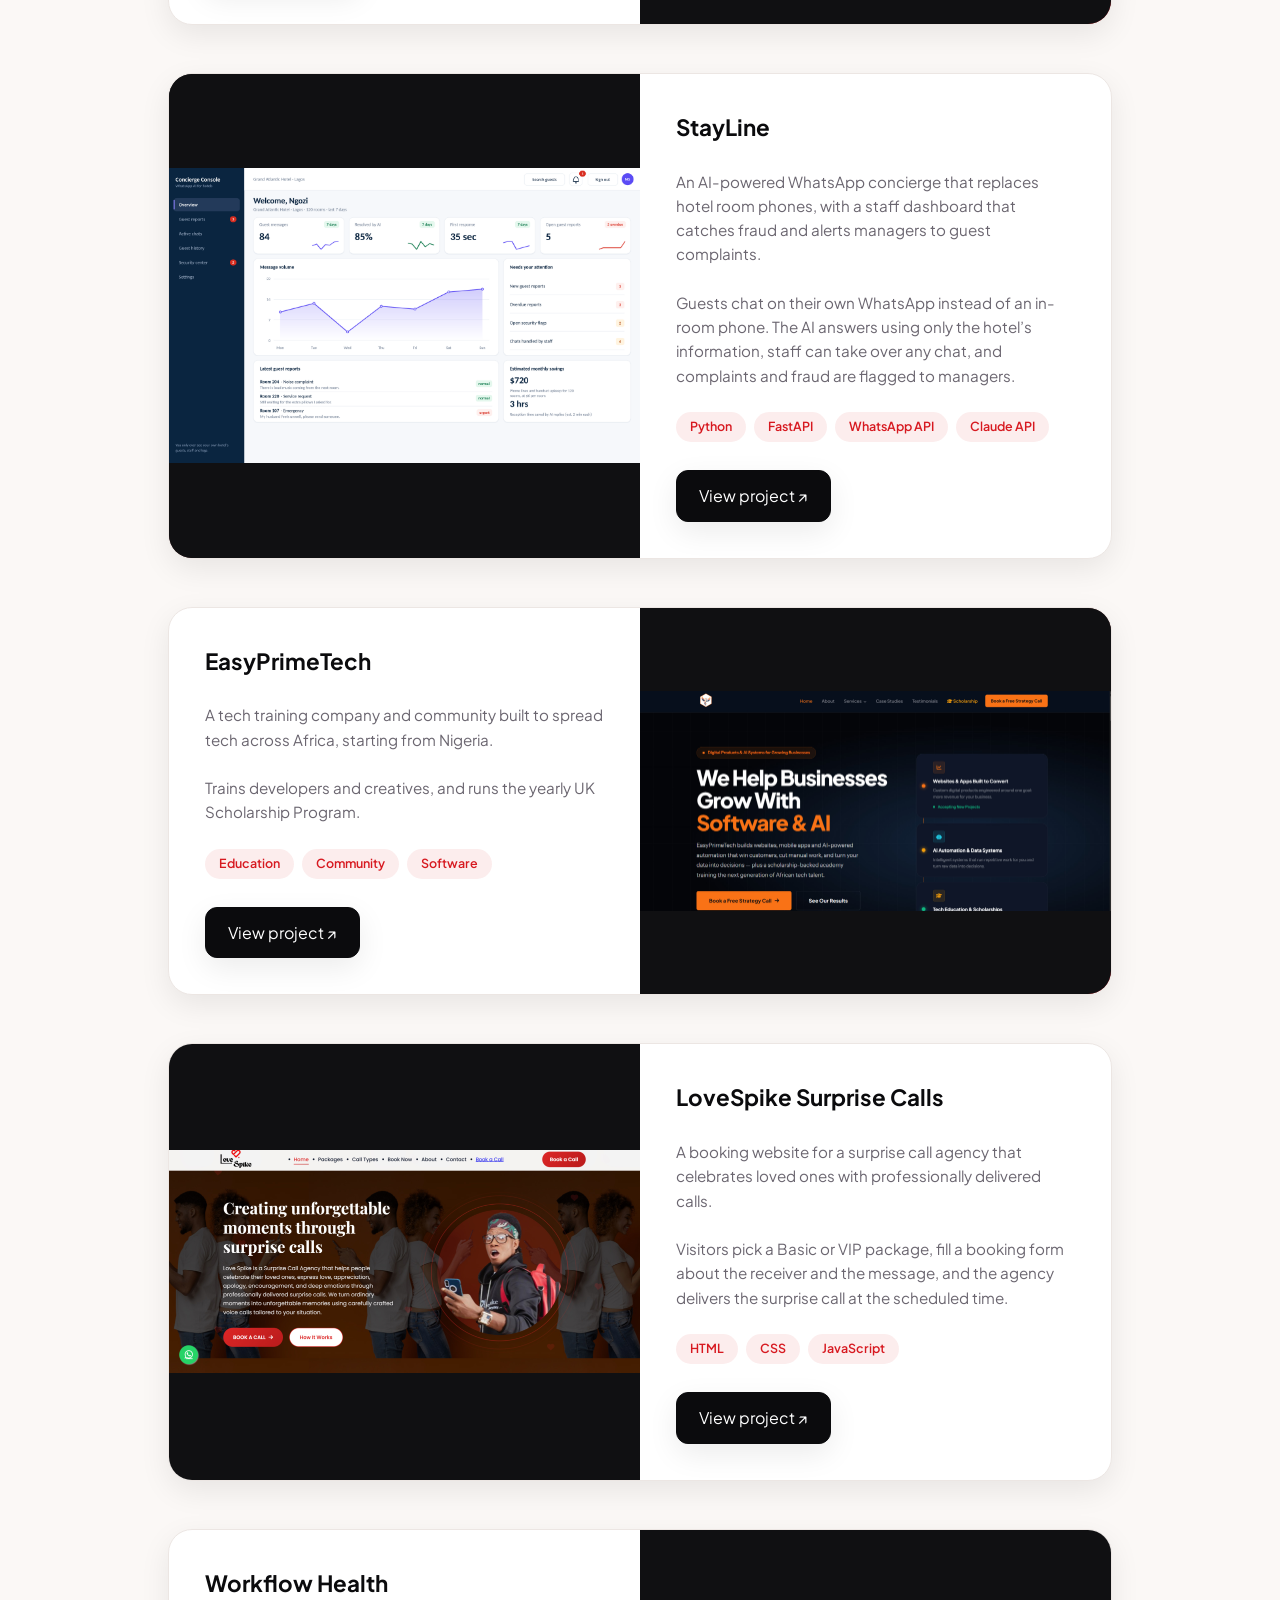
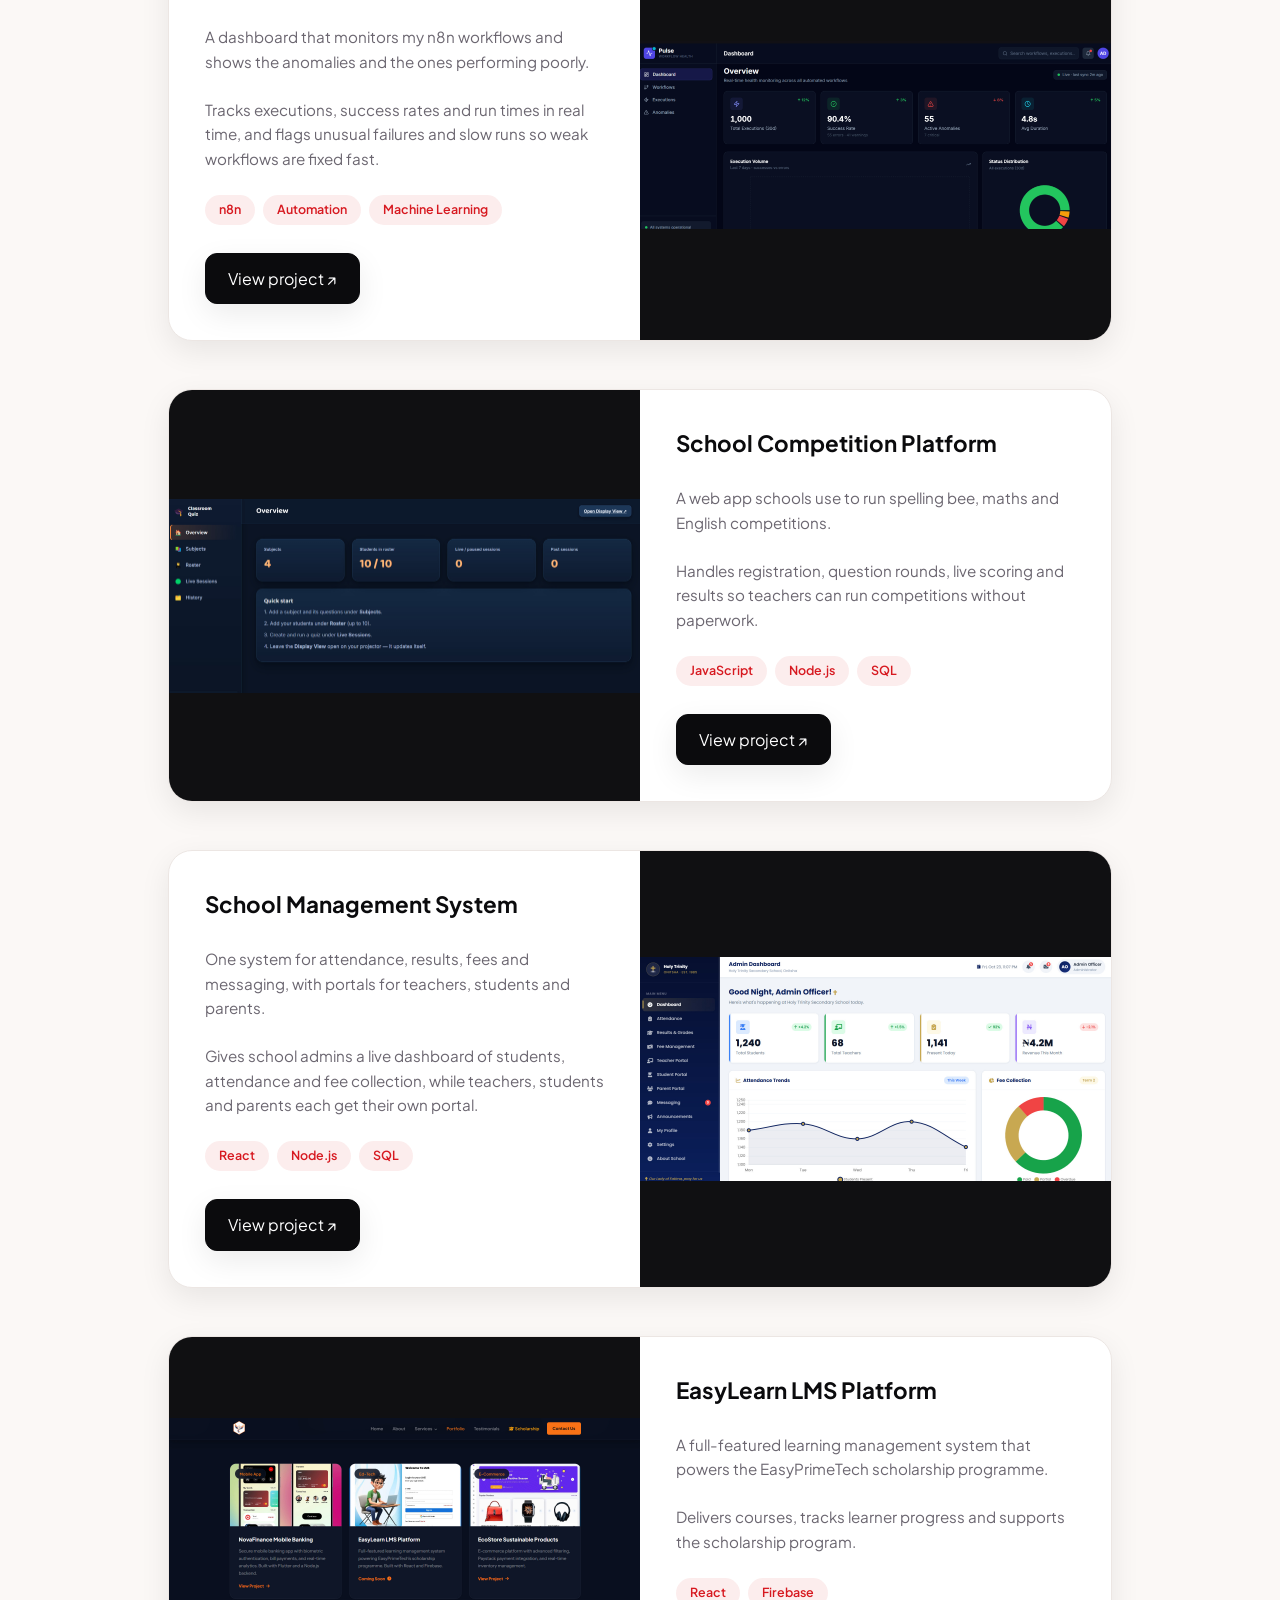
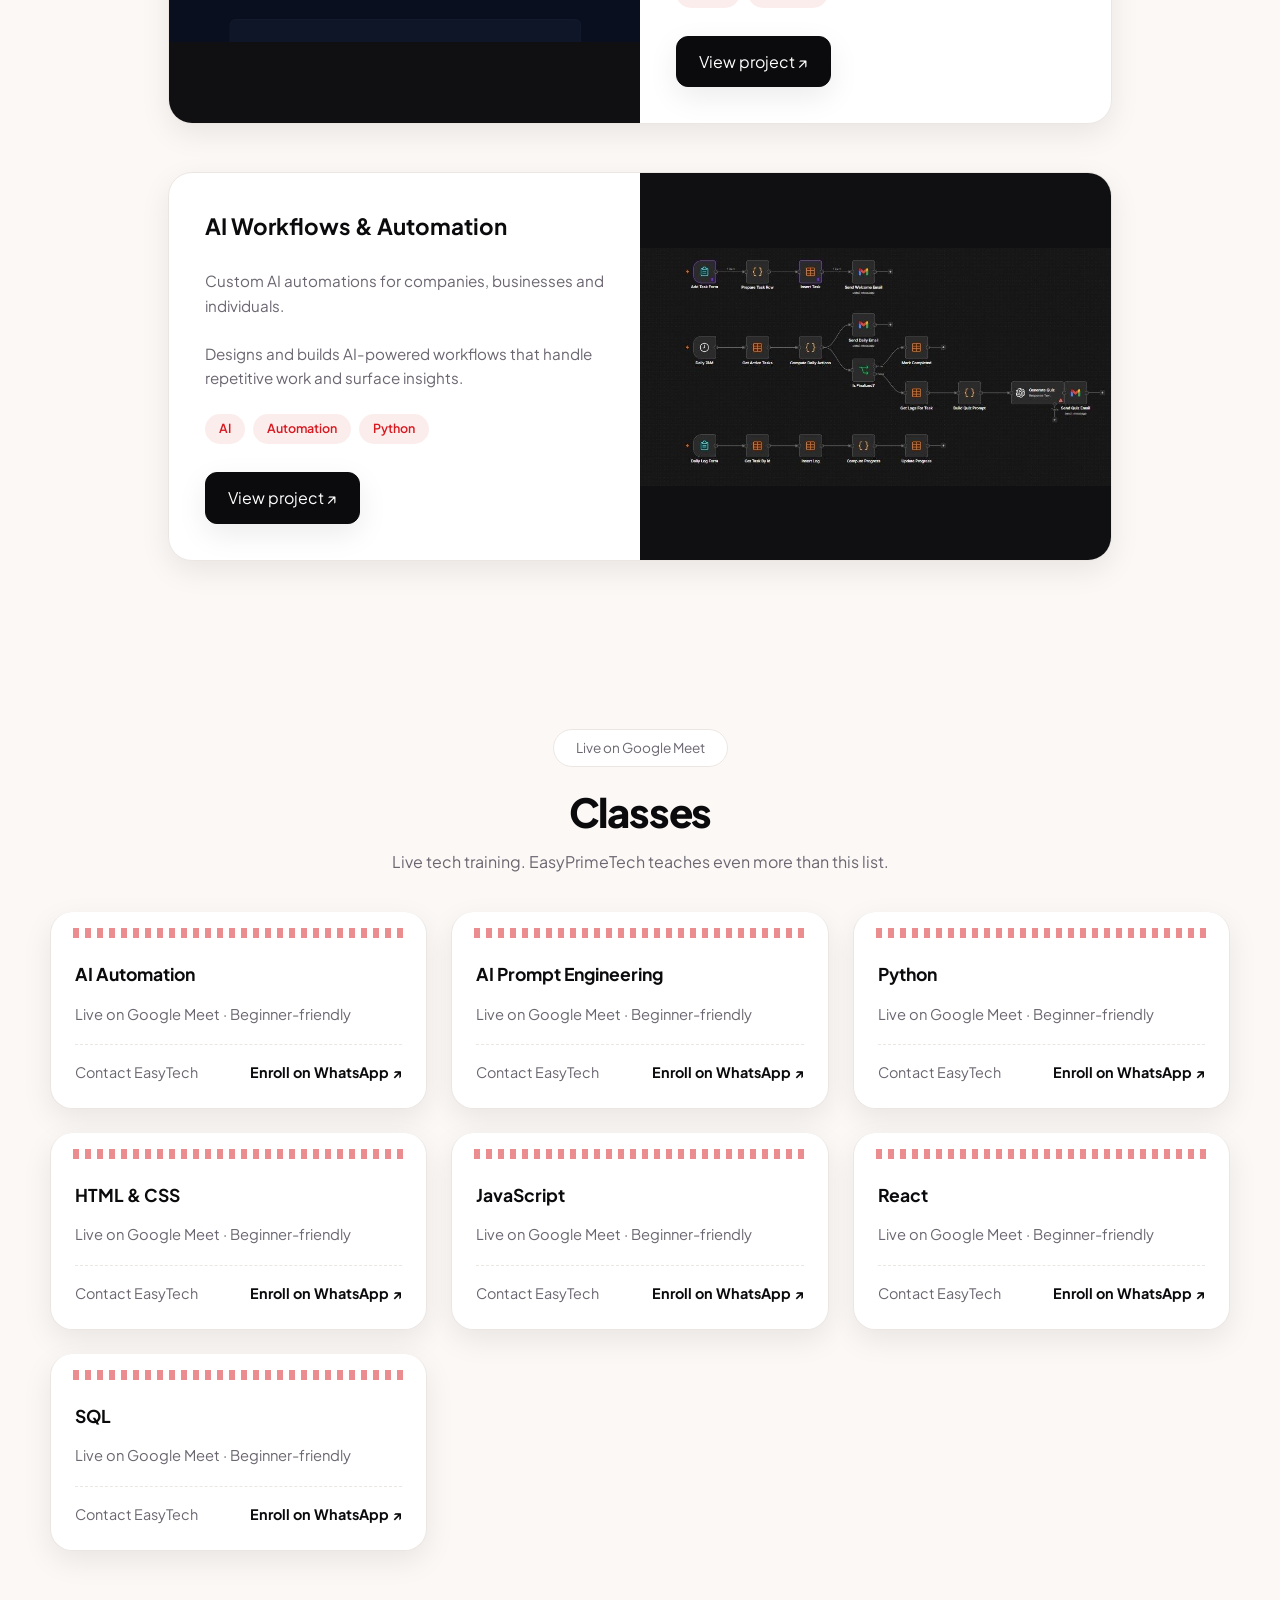
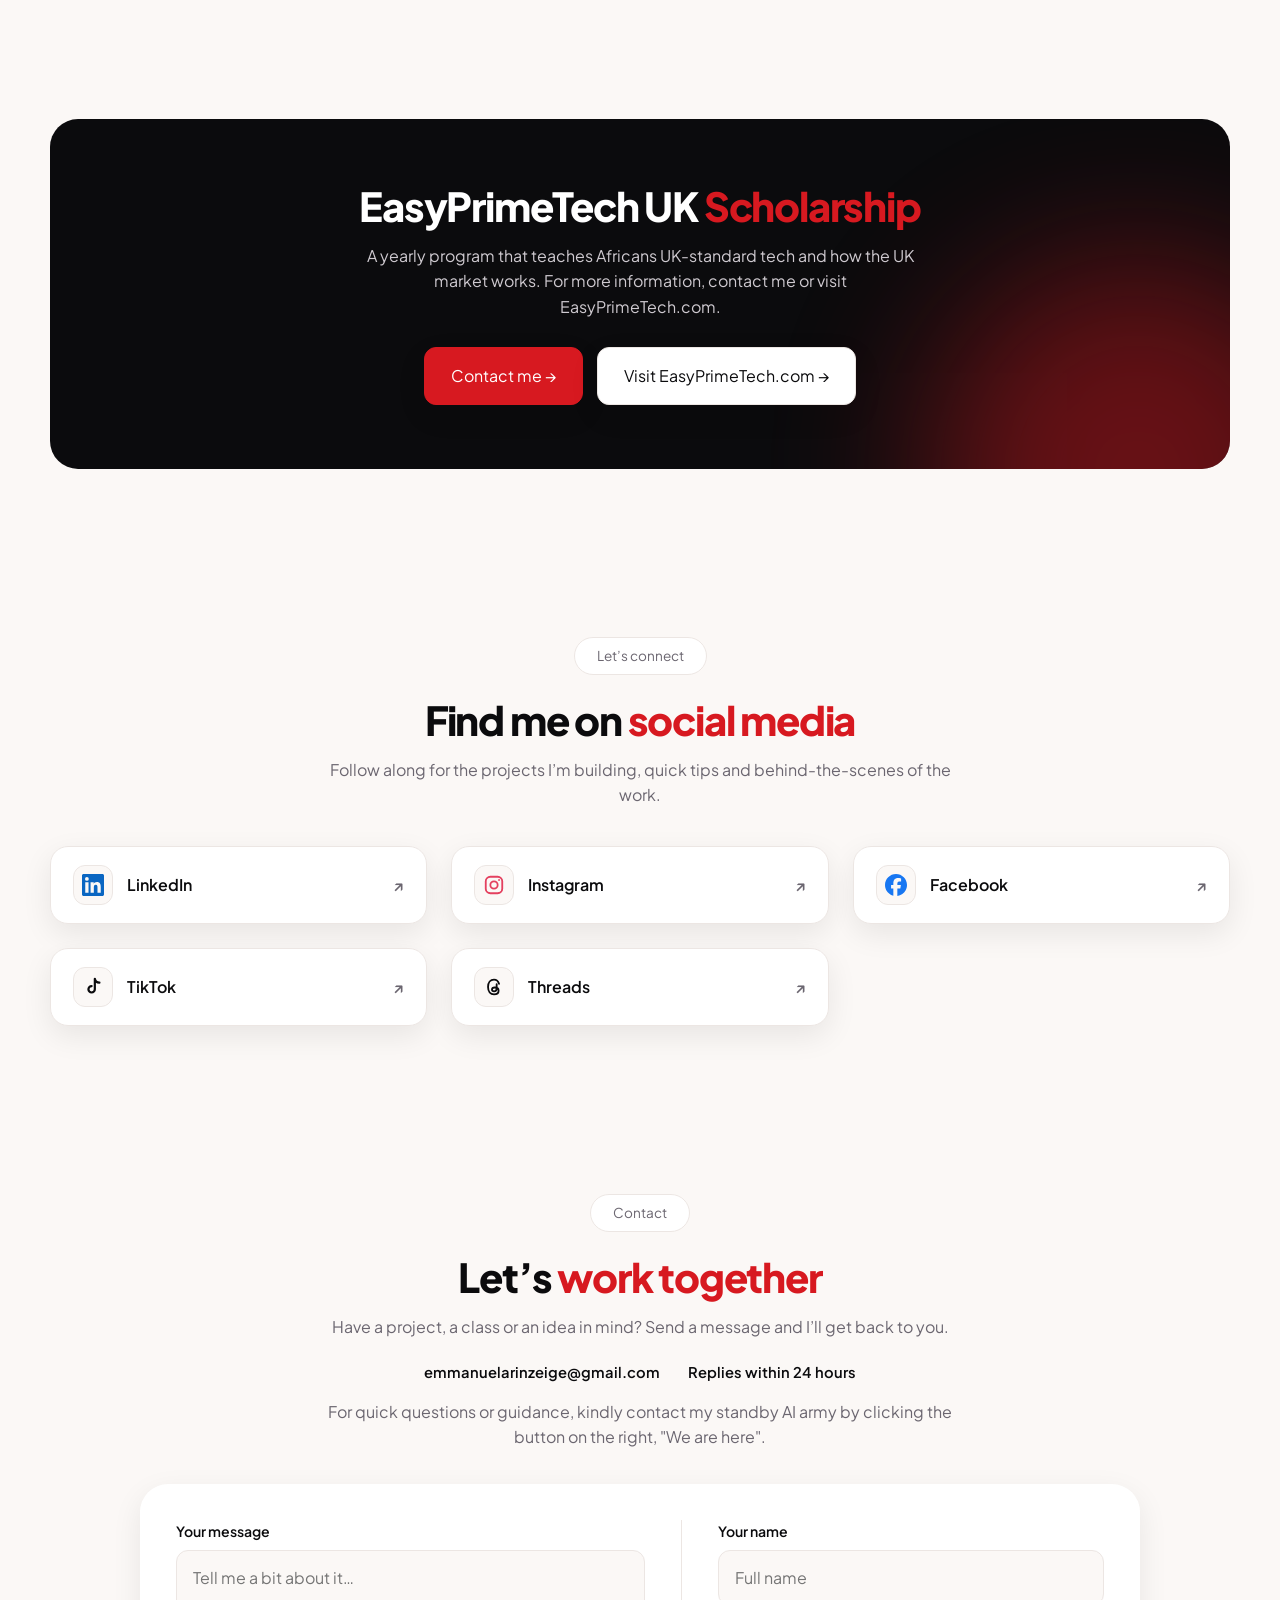
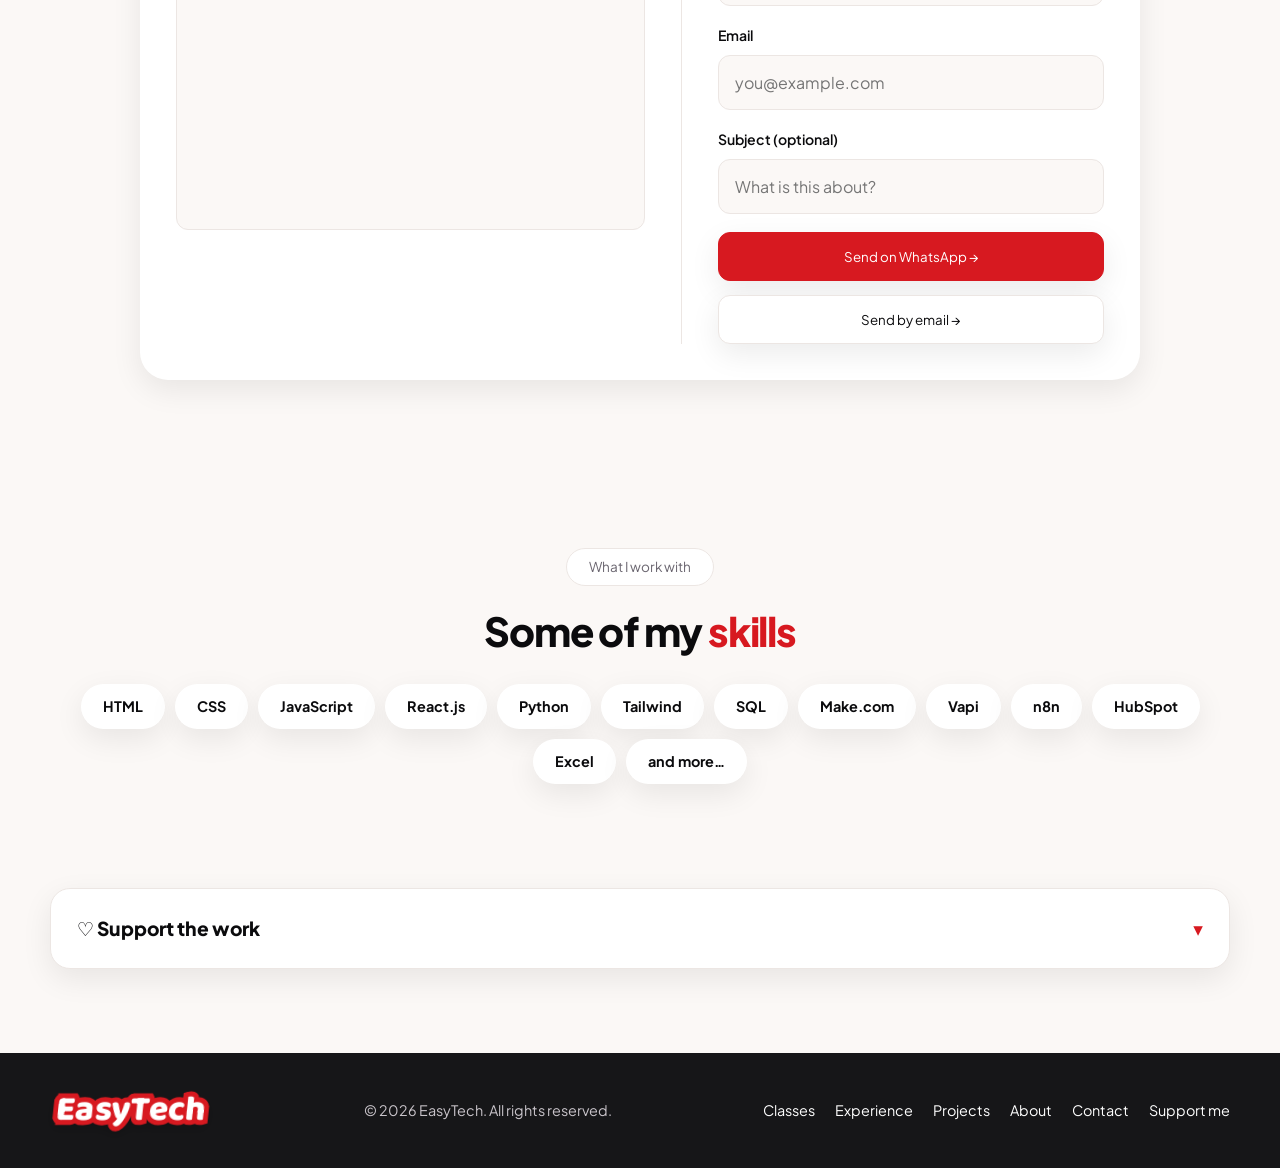
==== commit 1958dd55: "Remove AI support contact paragraph Removed a paragraph about contacting AI support." ====
--- a/index.html
+++ b/index.html
@@ -133,7 +133,6 @@
                     class="chip">HubSpot</span><span class="chip">Excel</span><span class="chip">and more…</span></div>
         </div>
     </section>
-    <p class="mu" style="margin-top:14px">For quick questions or guidance, kindly contact my standby AI army by clicking the button on the right, "We are here".</p>
     <section id="support" style="padding-top:20px">
         <div class="w">
             <details class="dd" id="sd">
--- a/styles.css
+++ b/styles.css
@@ -736,7 +736,8 @@
 
 #wa {
     left: 22px;
-    background: #25d366
+    background: #25d366;
+    display: none
 }
 
 .fl svg {
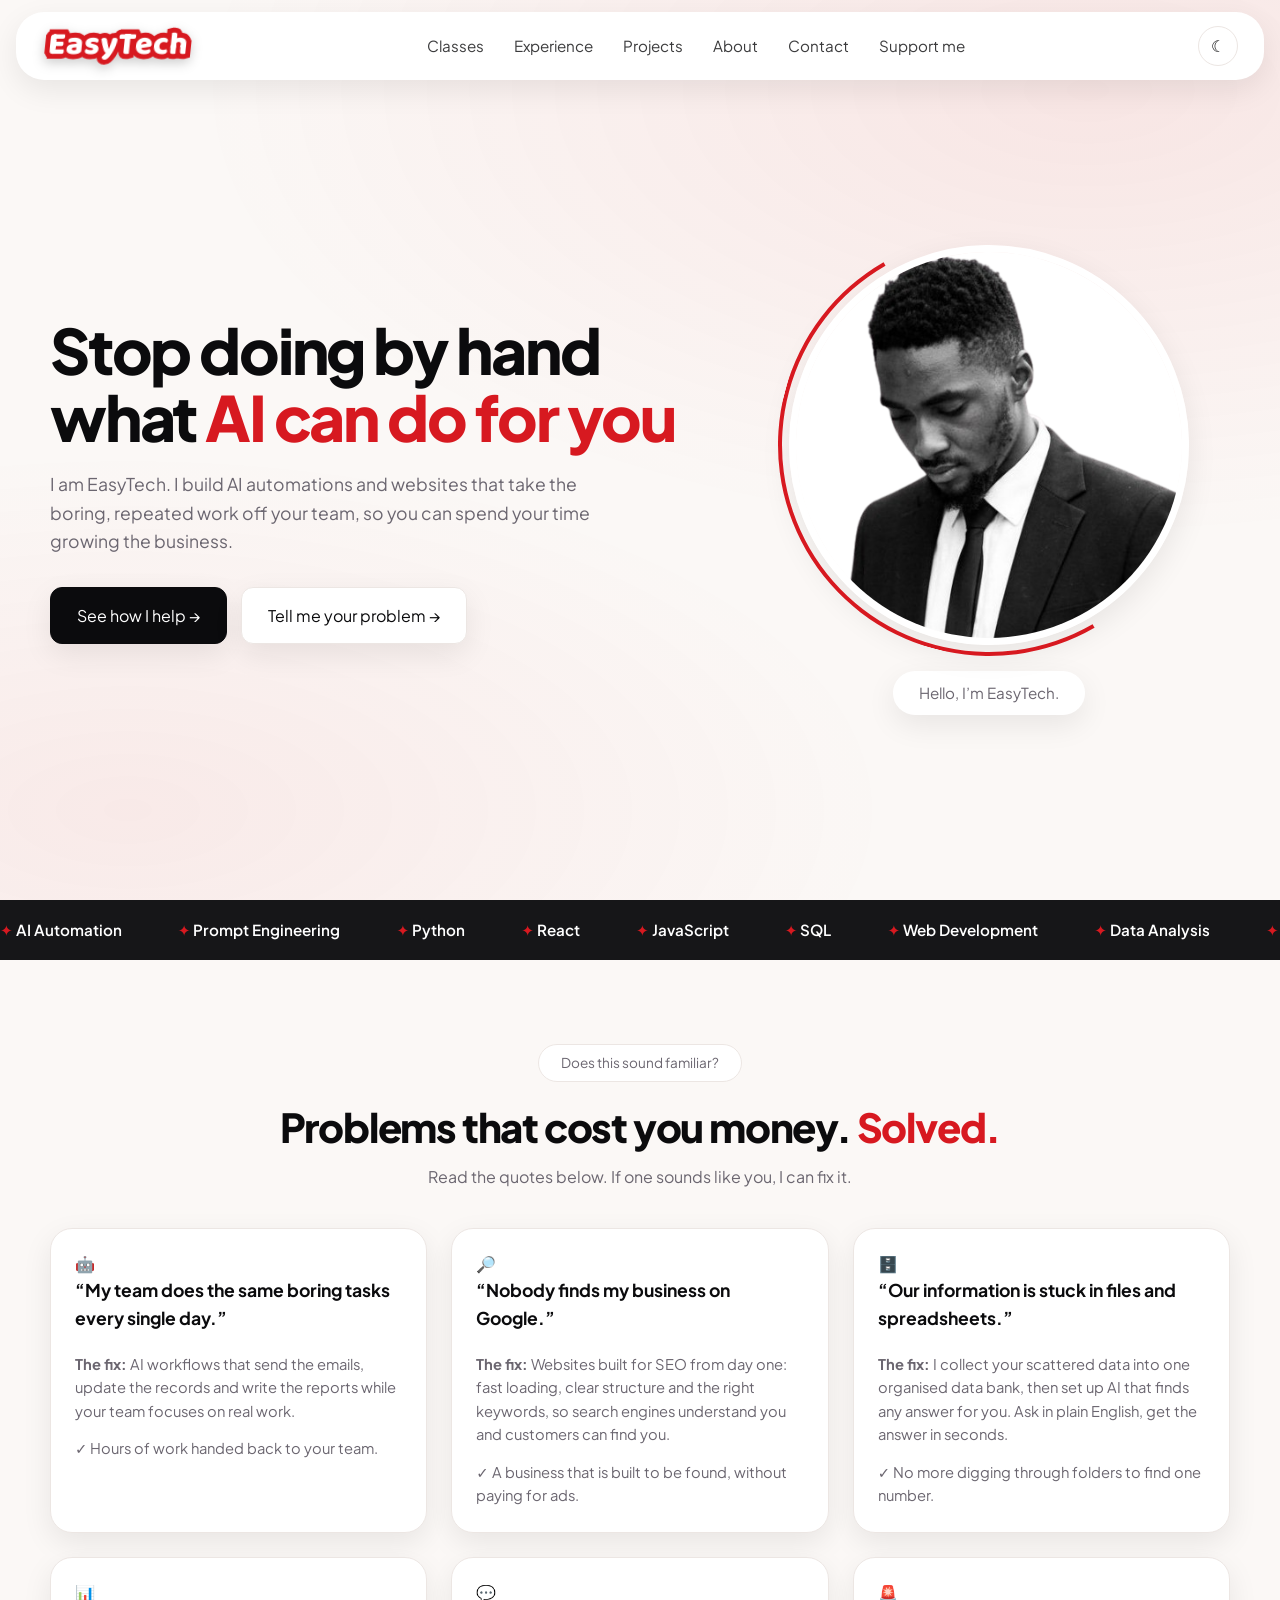
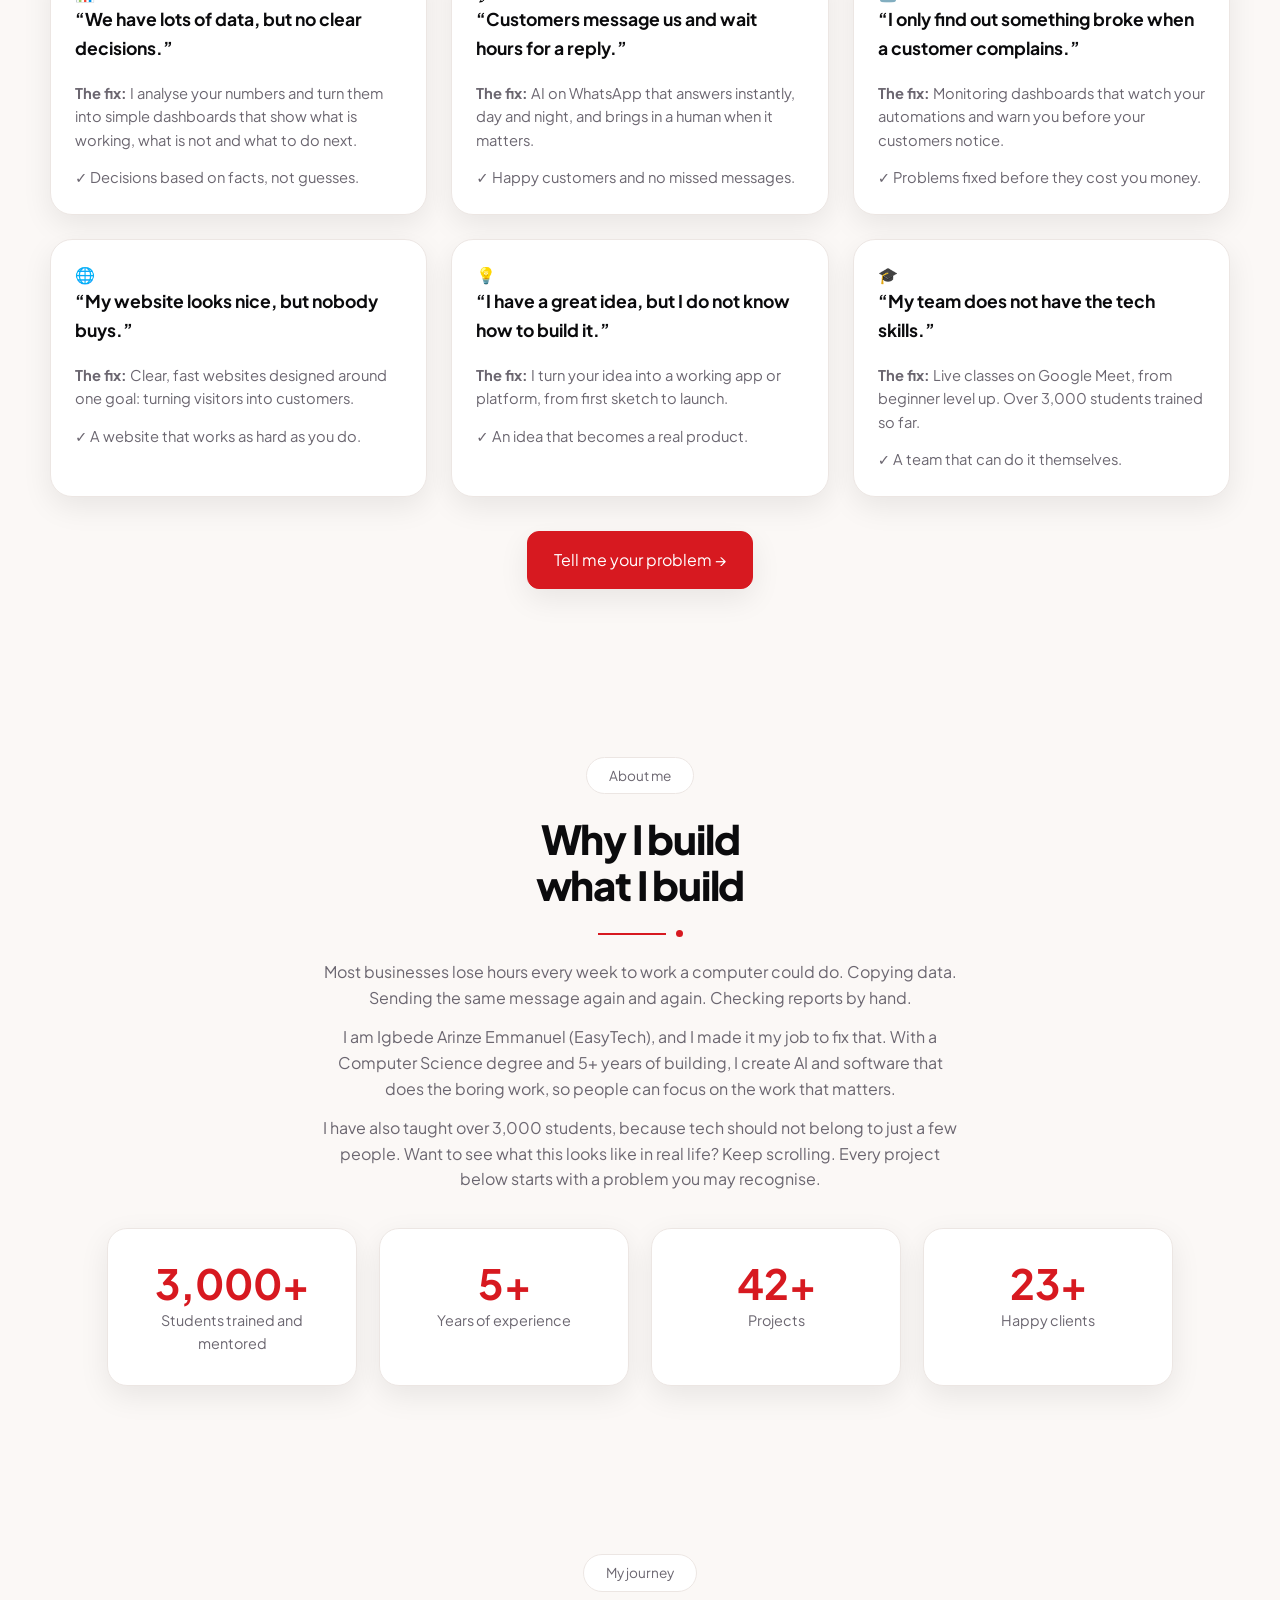
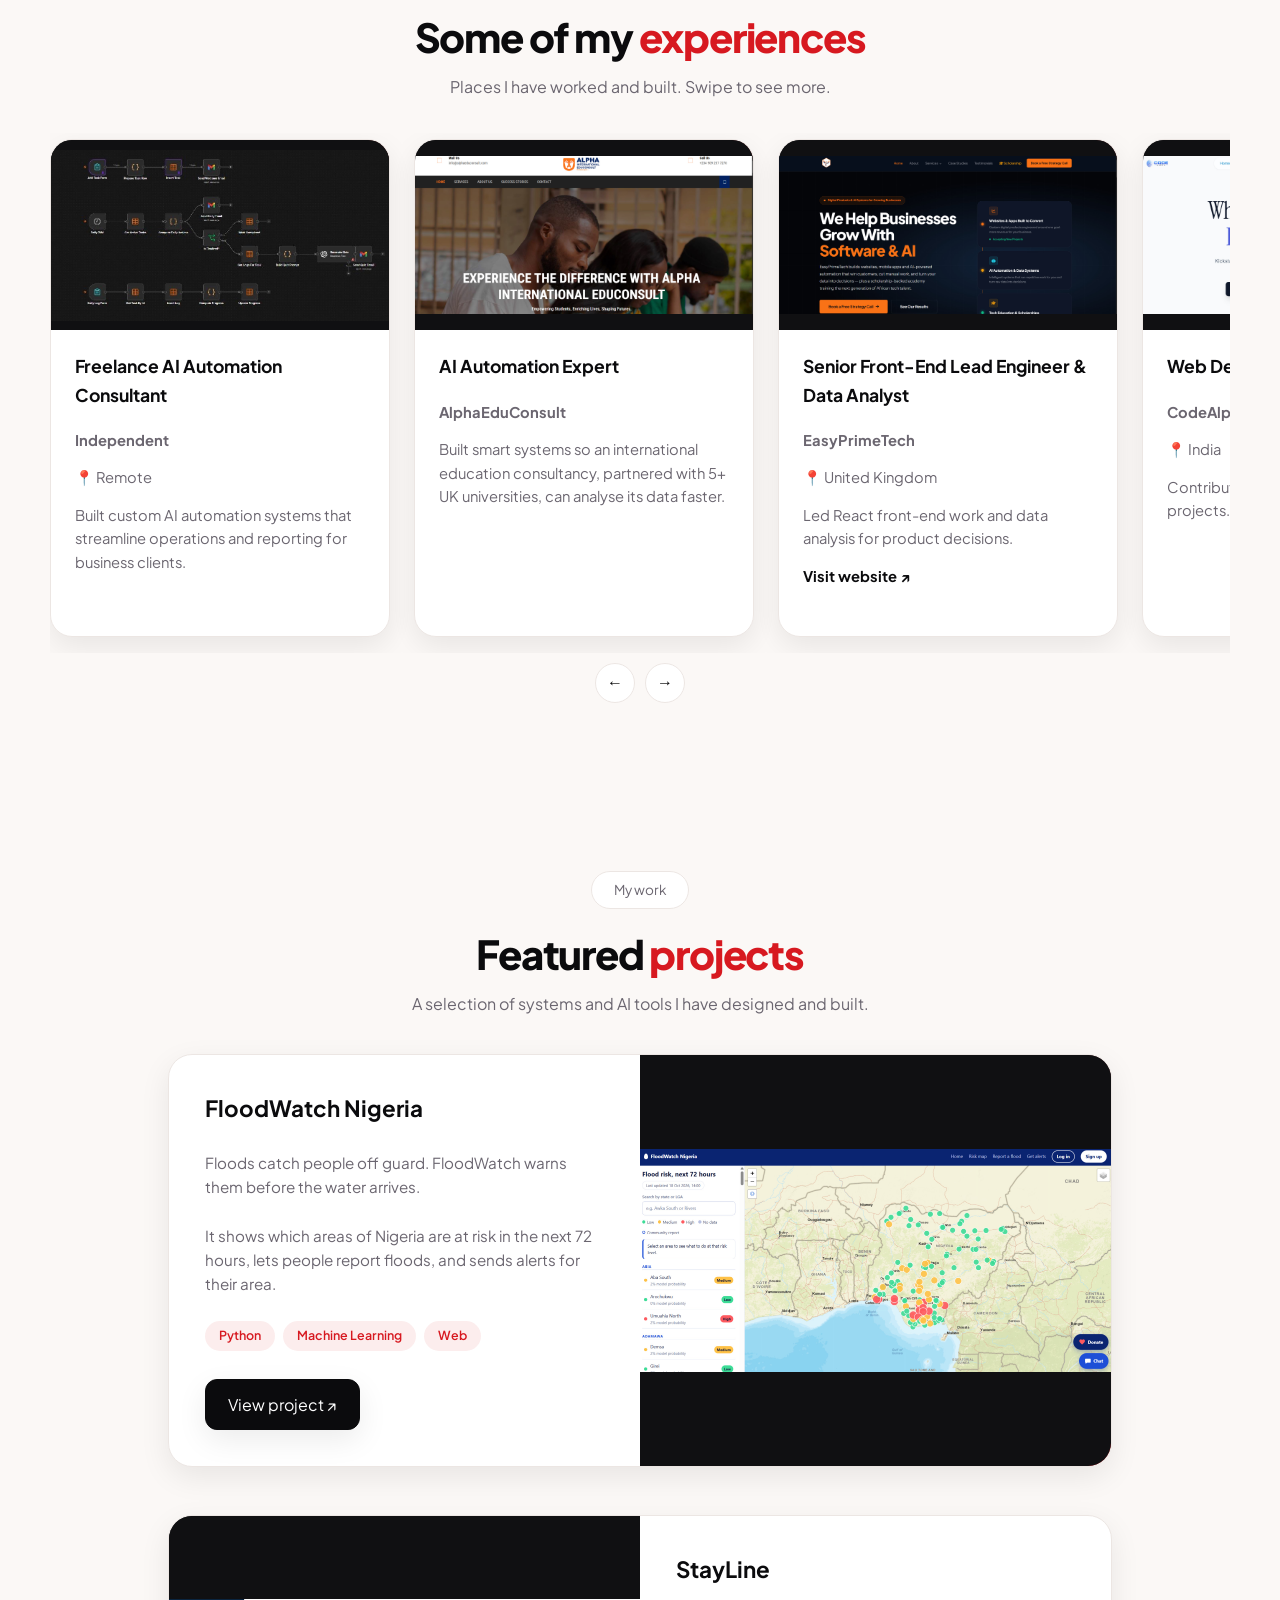
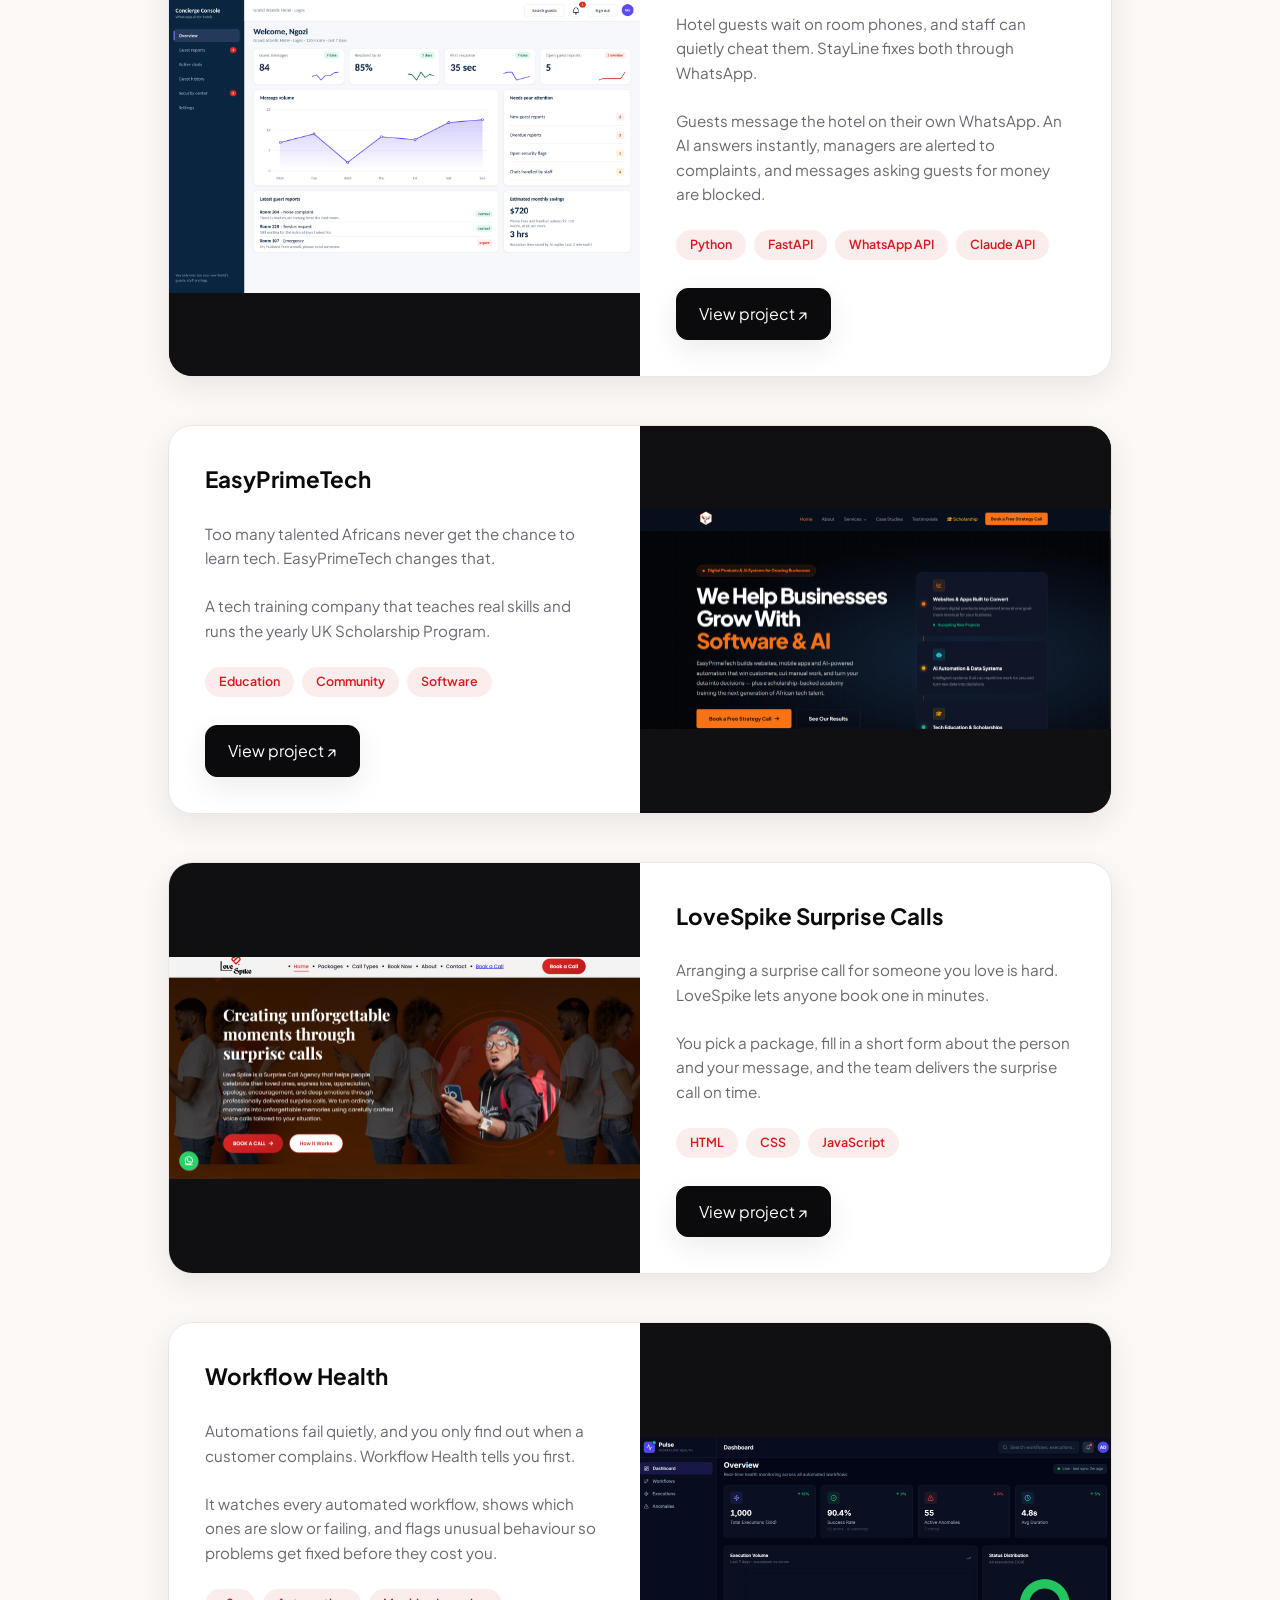
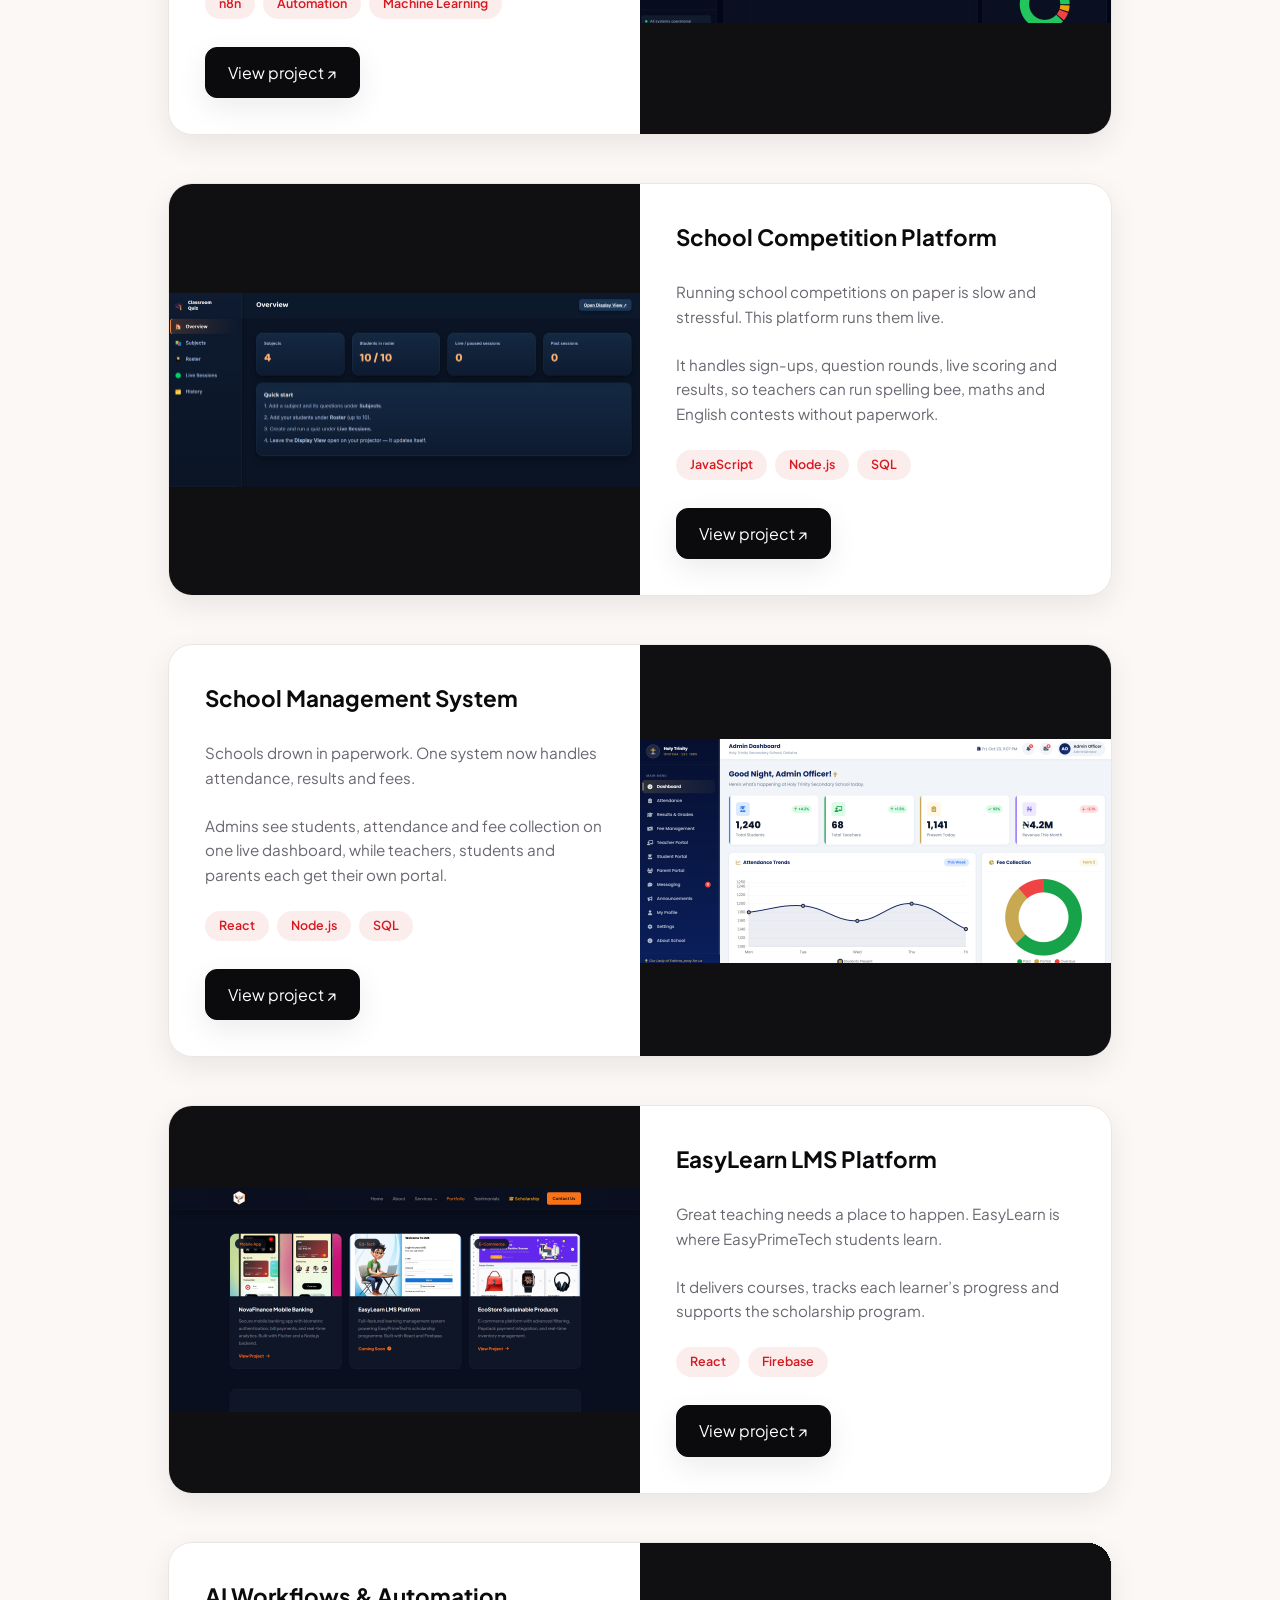
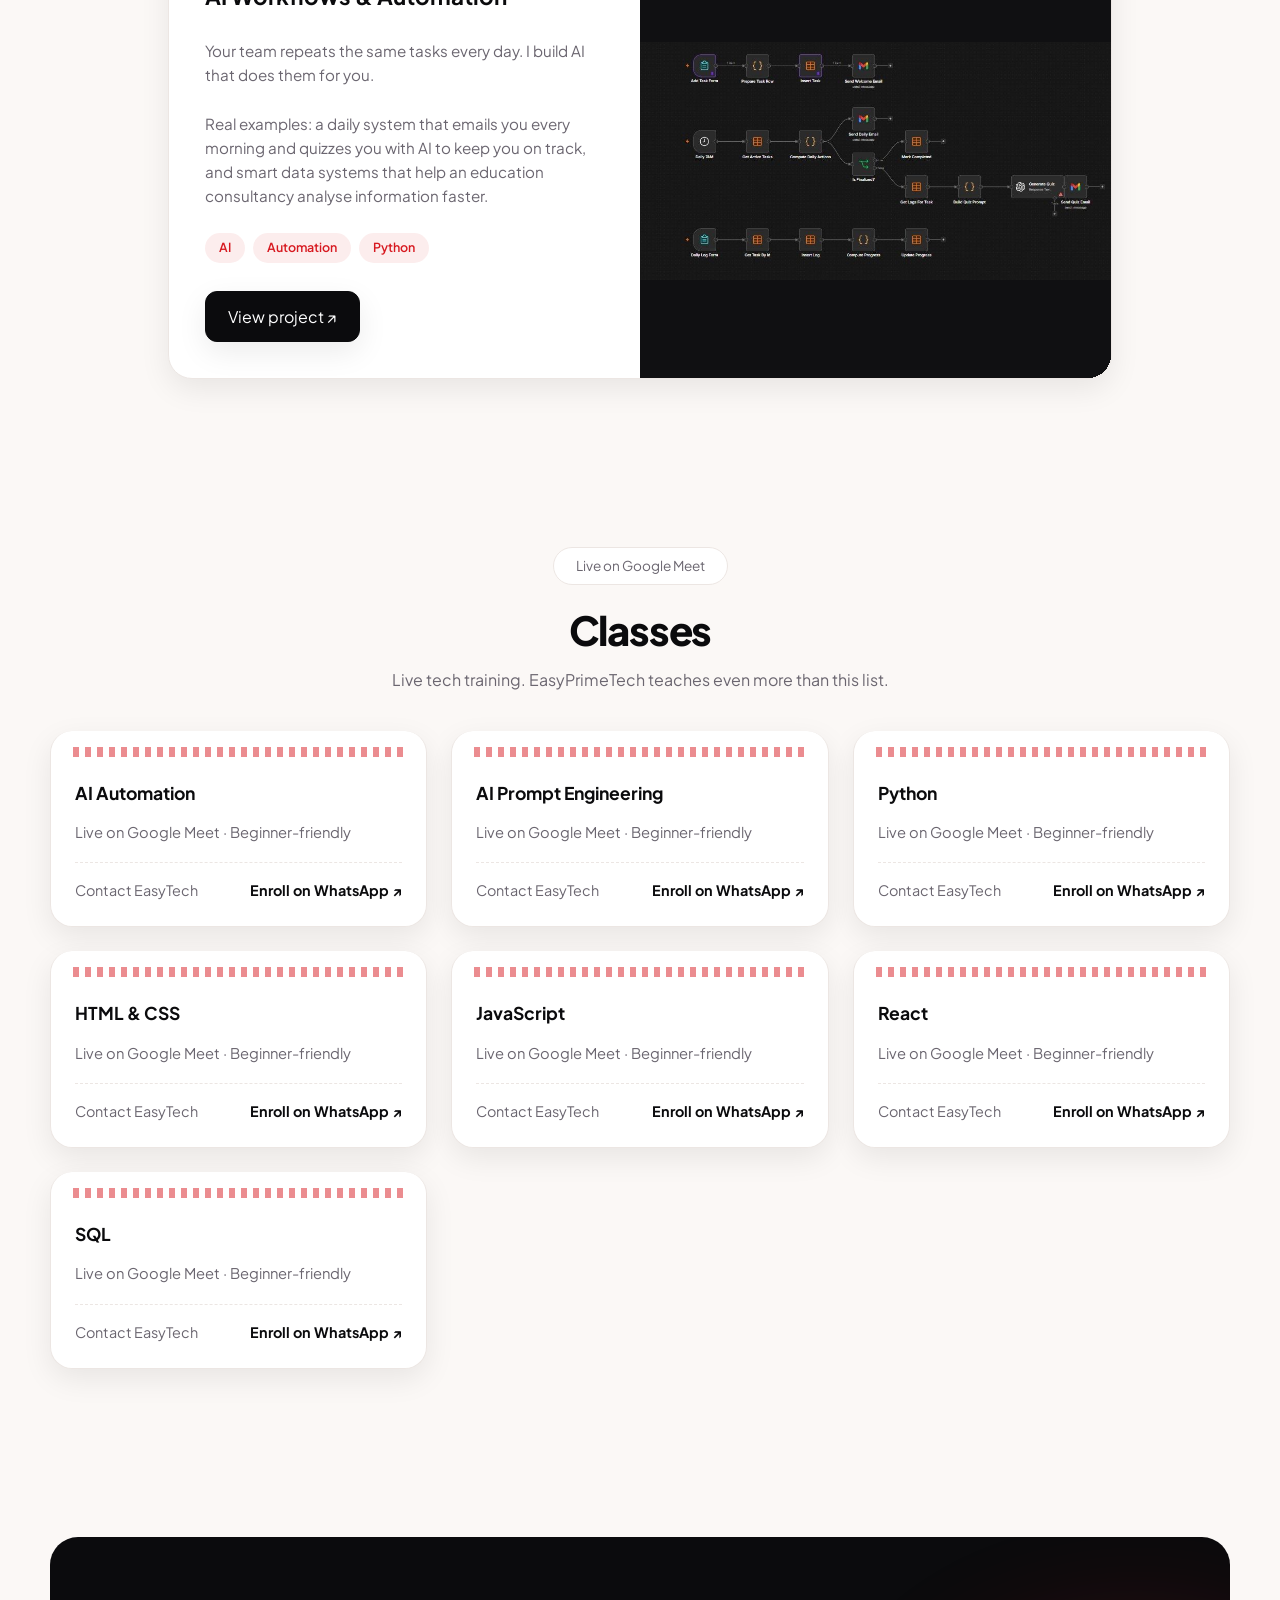
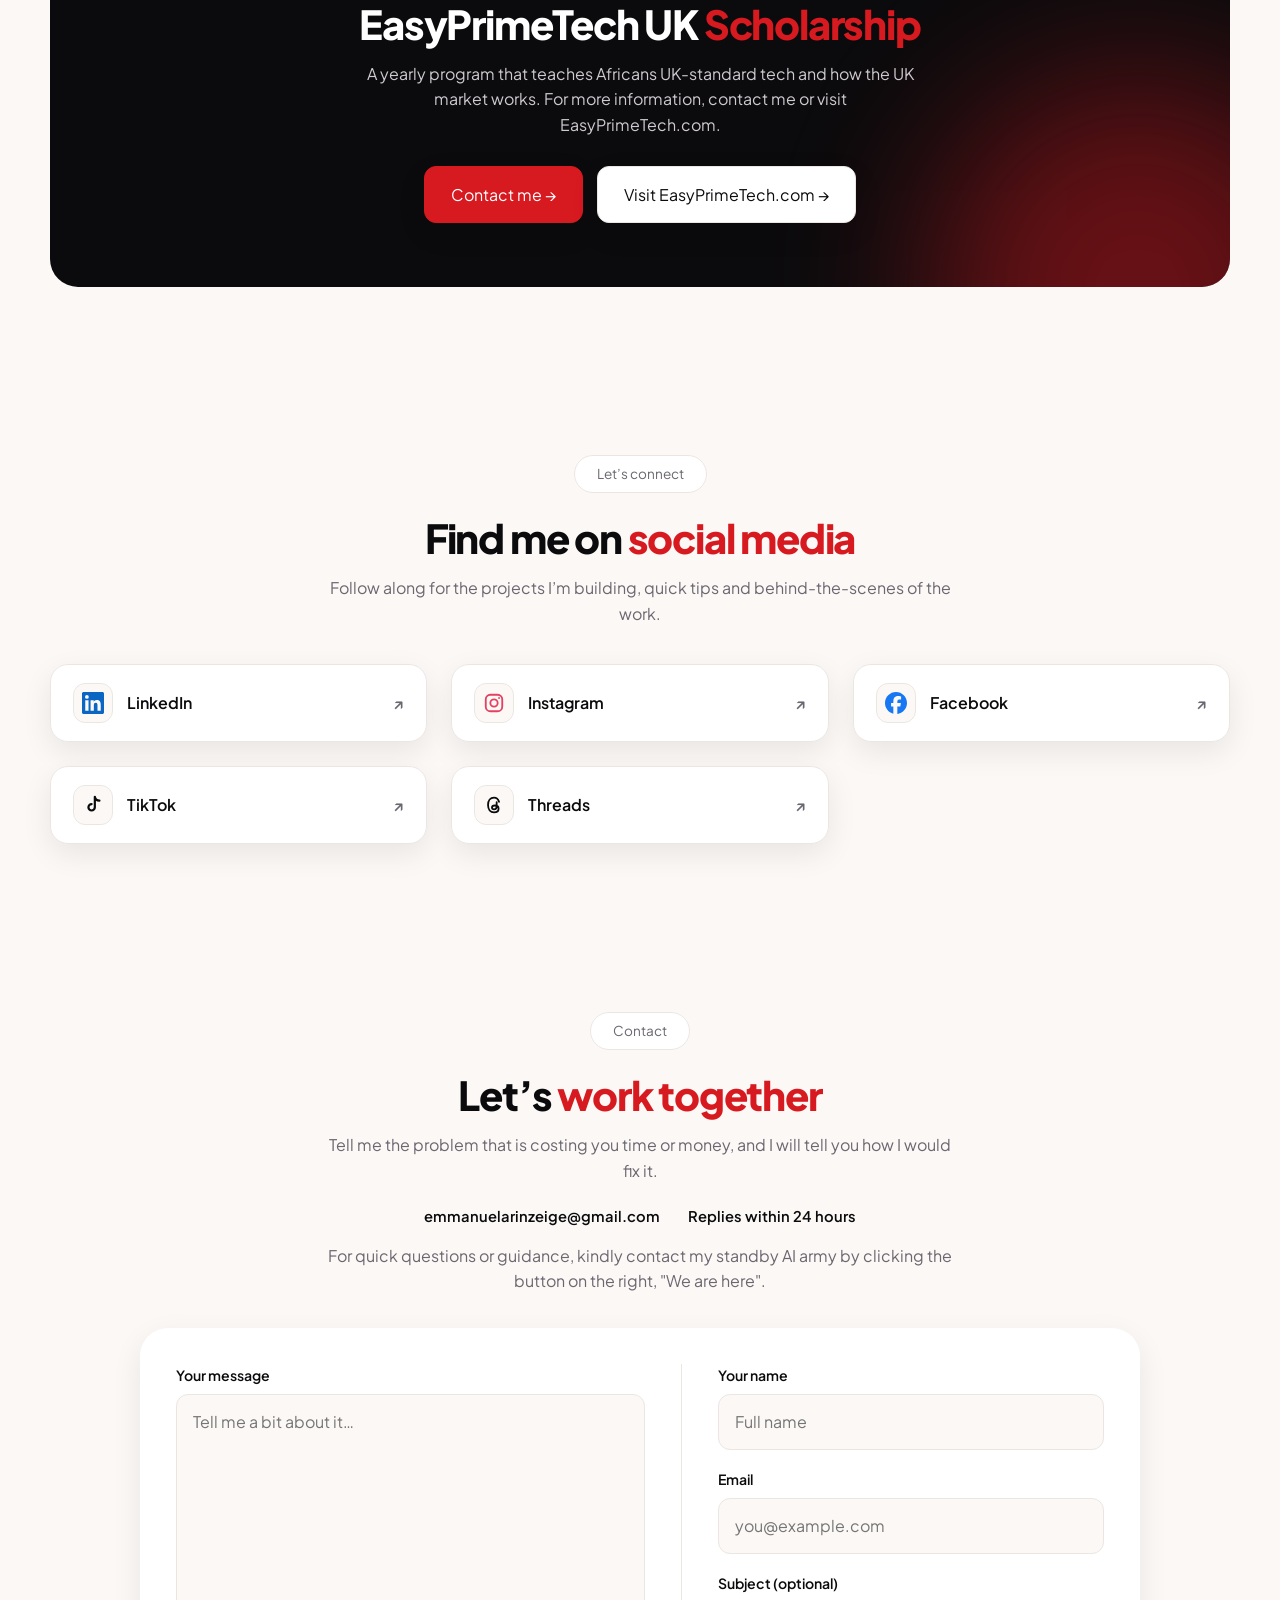
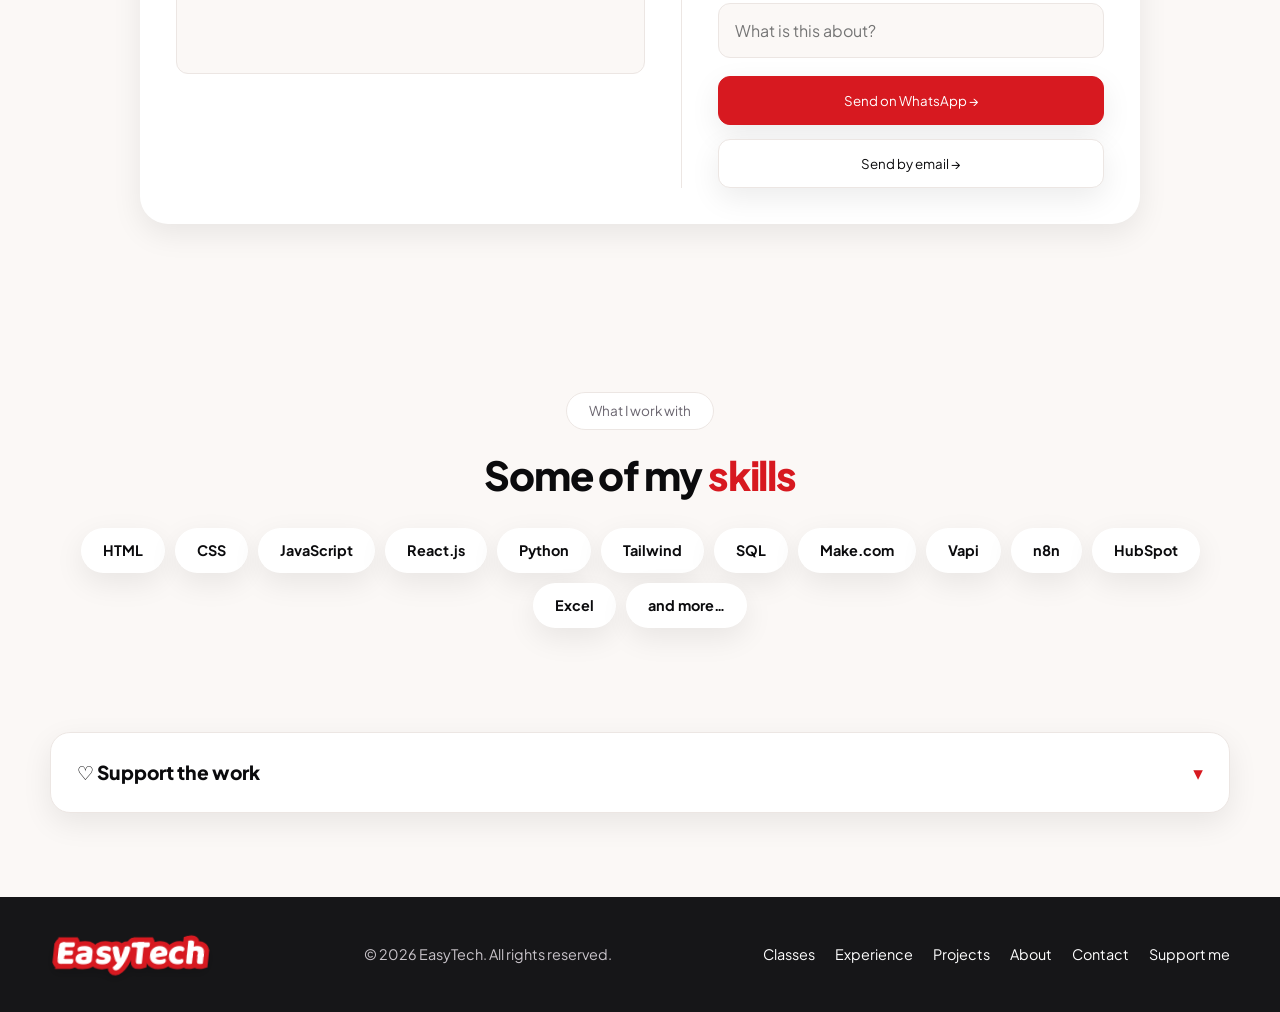
==== commit e7e5e3f5: "Revise content and integrate Tawk.to support script Updated the title and various text content to be" ====
--- a/index.html
+++ b/index.html
@@ -4,7 +4,7 @@
 <head>
     <meta charset="utf-8">
     <meta name="viewport" content="width=device-width,initial-scale=1">
-    <title>EasyTech | AI Automation &amp; Web Development</title>
+    <title>EasyTech | AI Automation for Businesses</title>
     <meta name="description"
         content="EasyTech: software developer and educator with a strong focus on AI/business automation and website development.">
     <link
@@ -12,27 +12,16 @@
         rel="stylesheet">
     <link rel="stylesheet" href="styles.css">
 </head>
-<!--Start of Tawk.to Script-->
-<script type="text/javascript">
-var Tawk_API=Tawk_API||{}, Tawk_LoadStart=new Date();
-(function(){
-var s1=document.createElement("script"),s0=document.getElementsByTagName("script")[0];
-s1.async=true;
-s1.src='https://embed.tawk.to/6adc4ad046b5753470227227/1k5m88gdh';
-s1.charset='UTF-8';
-s1.setAttribute('crossorigin','*');
-s0.parentNode.insertBefore(s1,s0);
-})();
-</script>
-<!--End of Tawk.to Script-->
+
 <body>
     <header class="hero">
         <div class="w">
             <div class="hl">
-                <p class="mu">Software developer and educator, with a strong focus on AI/business automation and website
-                    development.</p>
-                <div class="row"><a class="btn p" href="#projects">View My Work →</a><a class="btn" href="#contact">Hire
-                        Me →</a></div>
+                <h1>Stop doing by hand what <em>AI can do for you</em></h1>
+                <p class="mu">I am EasyTech. I build AI automations and websites that take the boring, repeated work off
+                    your team, so you can spend your time growing the business.</p>
+                <div class="row"><a class="btn p" href="#problems">See how I help →</a><a class="btn"
+                        href="#contact">Tell me your problem →</a></div>
             </div>
             <div class="hr">
                 <div class="ph">
@@ -44,13 +33,108 @@
     <div class="tick">
         <div id="px"></div>
     </div>
+    <section id="problems">
+        <div class="w ctr"><span class="pill">Does this sound familiar?</span>
+            <h2>Problems that cost you money. <em>Solved.</em></h2>
+            <p class="mu" style="margin-bottom:38px">Read the quotes below. If one sounds like you, I can fix it.</p>
+            <div class="grid g3" id="prob" style="text-align:left">
+                <div class="card rv">
+                    <div class="cb">
+                        <div class="ico">🤖</div>
+                        <h3>“My team does the same boring tasks every single day.”</h3>
+                        <p><b>The fix:</b> AI workflows that send the emails, update the records and write the reports
+                            while your team focuses on real work.</p>
+                        <p class="gain">✓ Hours of work handed back to your team.</p>
+                    </div>
+                </div>
+                <div class="card rv">
+                    <div class="cb">
+                        <div class="ico">🔎</div>
+                        <h3>“Nobody finds my business on Google.”</h3>
+                        <p><b>The fix:</b> Websites built for SEO from day one: fast loading, clear structure and the
+                            right keywords, so search engines understand you and customers can find you.</p>
+                        <p class="gain">✓ A business that is built to be found, without paying for ads.</p>
+                    </div>
+                </div>
+                <div class="card rv">
+                    <div class="cb">
+                        <div class="ico">🗄️</div>
+                        <h3>“Our information is stuck in files and spreadsheets.”</h3>
+                        <p><b>The fix:</b> I collect your scattered data into one organised data bank, then set up AI
+                            that finds any answer for you. Ask in plain English, get the answer in seconds.</p>
+                        <p class="gain">✓ No more digging through folders to find one number.</p>
+                    </div>
+                </div>
+                <div class="card rv">
+                    <div class="cb">
+                        <div class="ico">📊</div>
+                        <h3>“We have lots of data, but no clear decisions.”</h3>
+                        <p><b>The fix:</b> I analyse your numbers and turn them into simple dashboards that show what is
+                            working, what is not and what to do next.</p>
+                        <p class="gain">✓ Decisions based on facts, not guesses.</p>
+                    </div>
+                </div>
+                <div class="card rv">
+                    <div class="cb">
+                        <div class="ico">💬</div>
+                        <h3>“Customers message us and wait hours for a reply.”</h3>
+                        <p><b>The fix:</b> AI on WhatsApp that answers instantly, day and night, and brings in a human
+                            when it matters.</p>
+                        <p class="gain">✓ Happy customers and no missed messages.</p>
+                    </div>
+                </div>
+                <div class="card rv">
+                    <div class="cb">
+                        <div class="ico">🚨</div>
+                        <h3>“I only find out something broke when a customer complains.”</h3>
+                        <p><b>The fix:</b> Monitoring dashboards that watch your automations and warn you before your
+                            customers notice.</p>
+                        <p class="gain">✓ Problems fixed before they cost you money.</p>
+                    </div>
+                </div>
+                <div class="card rv">
+                    <div class="cb">
+                        <div class="ico">🌐</div>
+                        <h3>“My website looks nice, but nobody buys.”</h3>
+                        <p><b>The fix:</b> Clear, fast websites designed around one goal: turning visitors into
+                            customers.</p>
+                        <p class="gain">✓ A website that works as hard as you do.</p>
+                    </div>
+                </div>
+                <div class="card rv">
+                    <div class="cb">
+                        <div class="ico">💡</div>
+                        <h3>“I have a great idea, but I do not know how to build it.”</h3>
+                        <p><b>The fix:</b> I turn your idea into a working app or platform, from first sketch to launch.
+                        </p>
+                        <p class="gain">✓ An idea that becomes a real product.</p>
+                    </div>
+                </div>
+                <div class="card rv">
+                    <div class="cb">
+                        <div class="ico">🎓</div>
+                        <h3>“My team does not have the tech skills.”</h3>
+                        <p><b>The fix:</b> Live classes on Google Meet, from beginner level up. Over 3,000 students
+                            trained so far.</p>
+                        <p class="gain">✓ A team that can do it themselves.</p>
+                    </div>
+                </div>
+            </div>
+            <p style="margin-top:34px"><a class="btn r" href="#contact">Tell me your problem →</a></p>
+        </div>
+    </section>
     <section id="about">
         <div class="w ctr rv"><span class="pill">About me</span>
-            <h2>Turning ideas into<br>working software</h2>
+            <h2>Why I build<br>what I build</h2>
             <div class="dv"></div>
-            <p class="mu">I am Igbede Arinze Emmanuel (EasyTech), a developer passionate about tech and about building
-                ecosystems and smart, automated platforms. My BSc in Computer Science sharpened my critical thinking and
-                problem solving, and it shows in every system I build.</p>
+            <p class="mu">Most businesses lose hours every week to work a computer could do. Copying data. Sending the
+                same message again and again. Checking reports by hand.</p>
+            <p class="mu">I am Igbede Arinze Emmanuel (EasyTech), and I made it my job to fix that. With a Computer
+                Science degree and 5+ years of building, I create AI and software that does the boring work, so people
+                can focus on the work that matters.</p>
+            <p class="mu">I have also taught over 3,000 students, because tech should not belong to just a few people.
+                Want to see what this looks like in real life? Keep scrolling. Every project below starts with a problem
+                you may recognise.</p>
             <div class="sts">
                 <div><b data-n="3000">0</b>Students trained and mentored</div>
                 <div><b data-n="5">0</b>Years of experience</div>
@@ -107,9 +191,11 @@
     <section id="contact">
         <div class="w ctr"><span class="pill">Contact</span>
             <h2>Let’s <em>work together</em></h2>
-            <p class="mu">Have a project, a class or an idea in mind? Send a message and I’ll get back to you.</p>
+            <p class="mu">Tell me the problem that is costing you time or money, and I will tell you how I would fix it.
+            </p>
             <div class="ci"><span>emmanuelarinzeige@gmail.com</span><span>Replies within 24 hours</span></div>
-            <p class="mu" style="margin-top:14px">For quick questions or guidance, kindly contact my standby AI army by clicking the button on the right, "We are here".</p>
+            <p class="mu" style="margin-top:14px">For quick questions or guidance, kindly contact my standby AI army by
+                clicking the button on the right, "We are here".</p>
             <form class="cm">
                 <div><label for="fm">Your message</label><textarea id="fm" maxlength="5000"
                         placeholder="Tell me a bit about it…"></textarea></div>
@@ -142,7 +228,19 @@
             </details>
         </div>
     </section>
-    <script src="script.js"></script>
+    <script src="script.js"></script><!--Start of Tawk.to Script-->
+    <script type="text/javascript">
+        var Tawk_API = Tawk_API || {}, Tawk_LoadStart = new Date();
+        (function () {
+            var s1 = document.createElement("script"), s0 = document.getElementsByTagName("script")[0];
+            s1.async = true;
+            s1.src = 'https://embed.tawk.to/6adc4ad046b5753470227227/1k5m88gdh';
+            s1.charset = 'UTF-8';
+            s1.setAttribute('crossorigin', '*');
+            s0.parentNode.insertBefore(s1, s0);
+        })();
+    </script>
+    <!--End of Tawk.to Script-->
 </body>
 
 </html>
